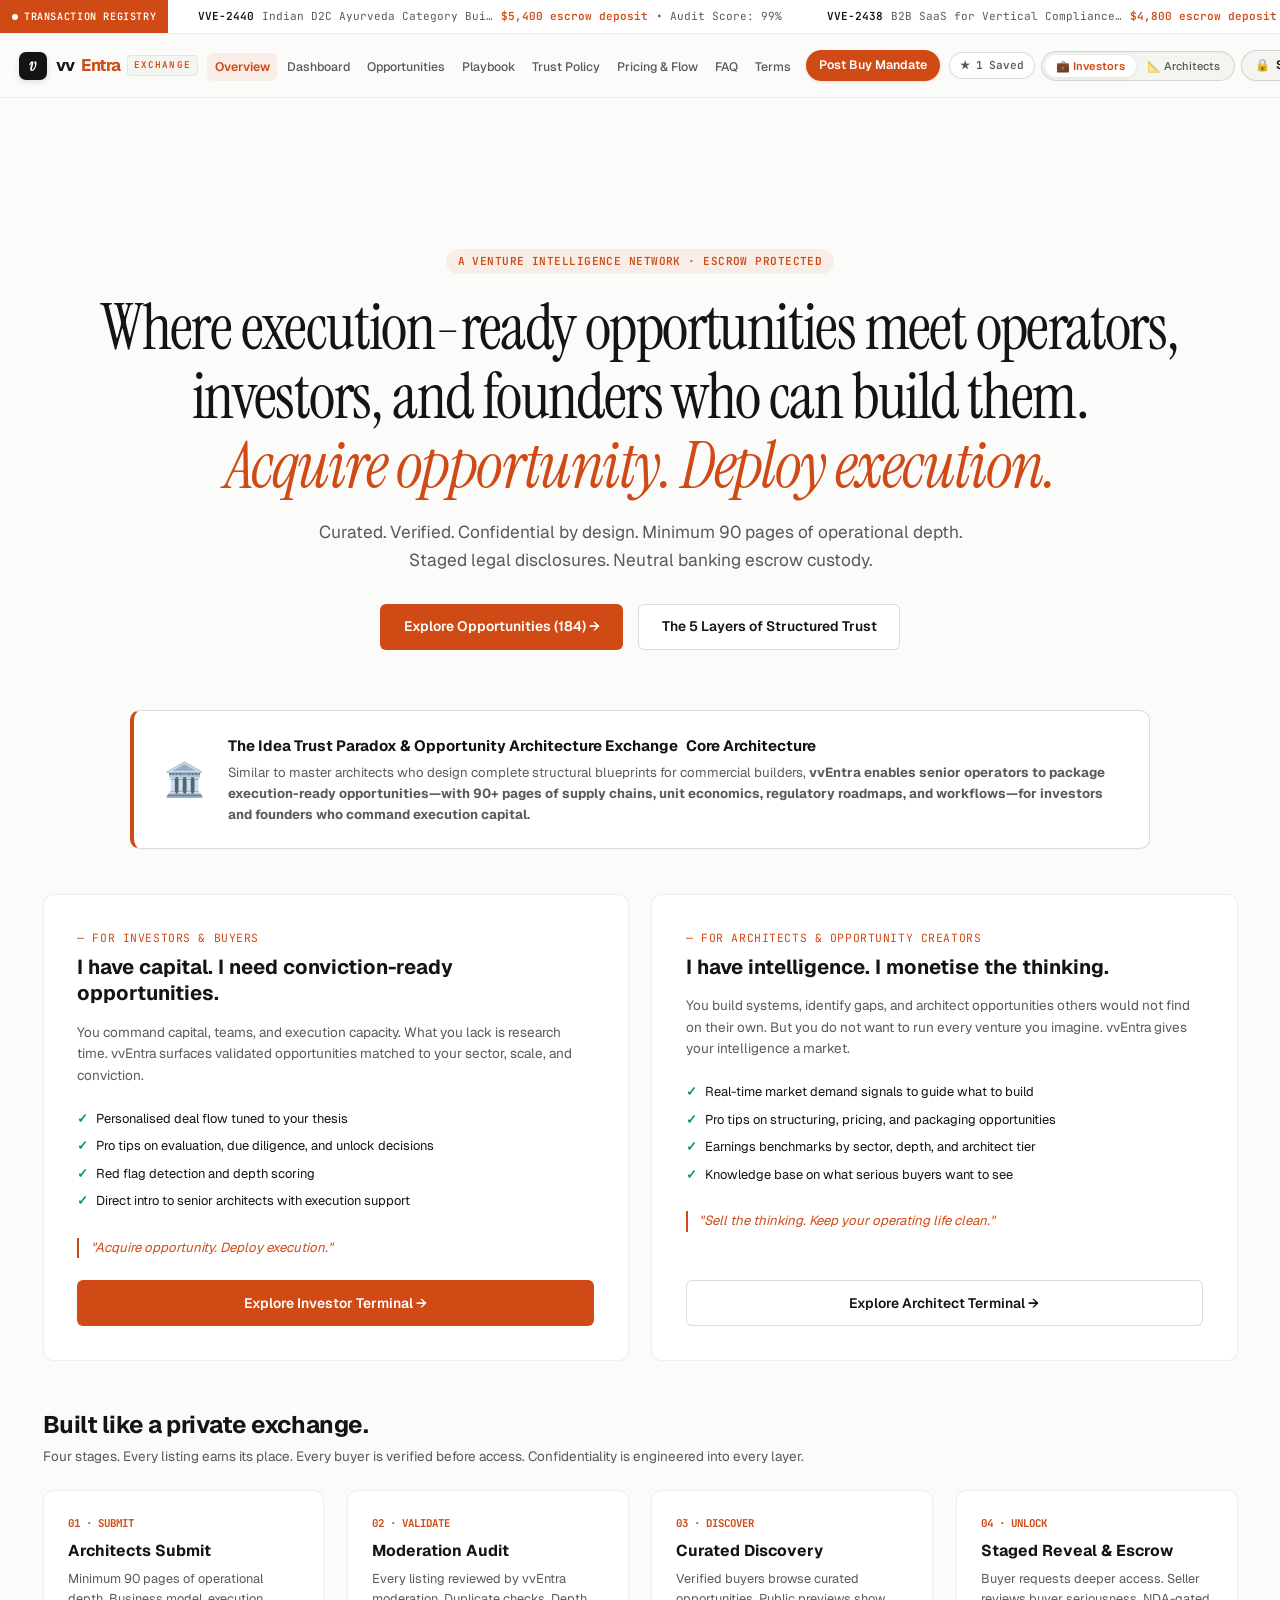
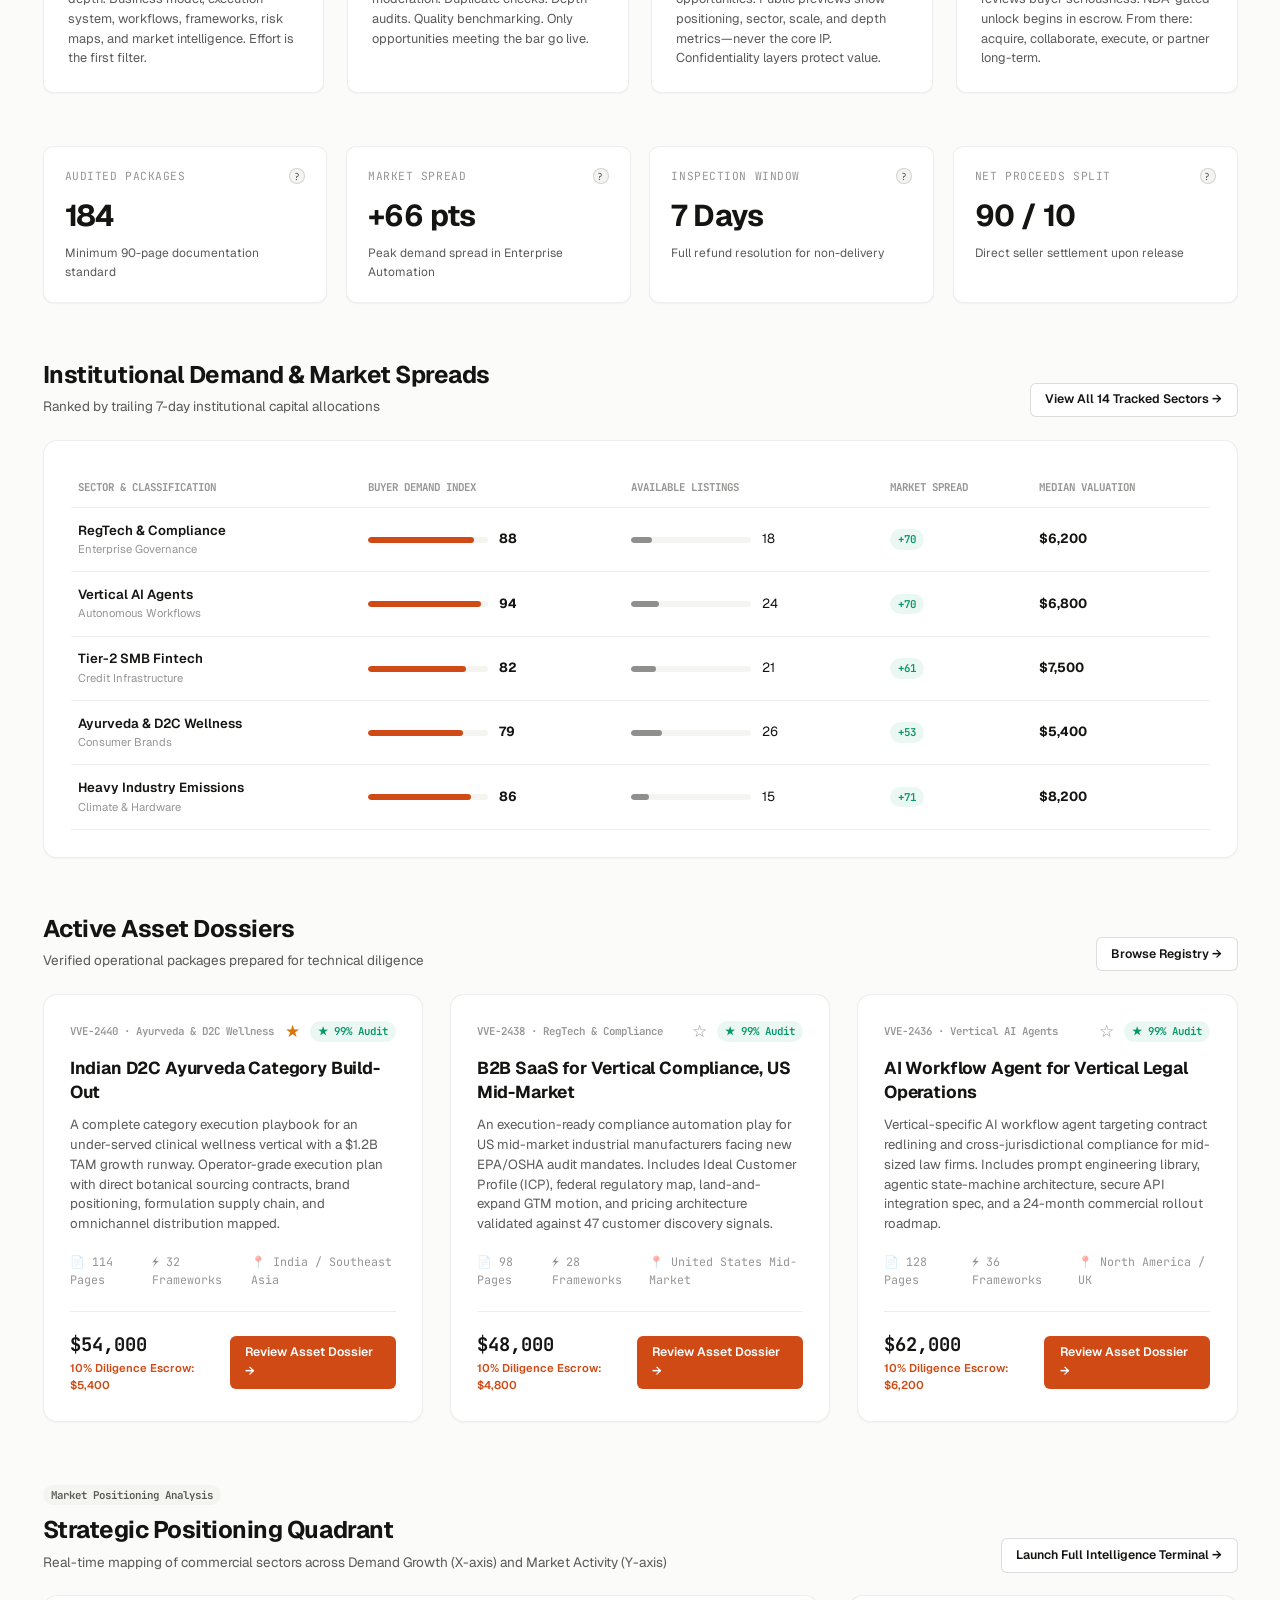
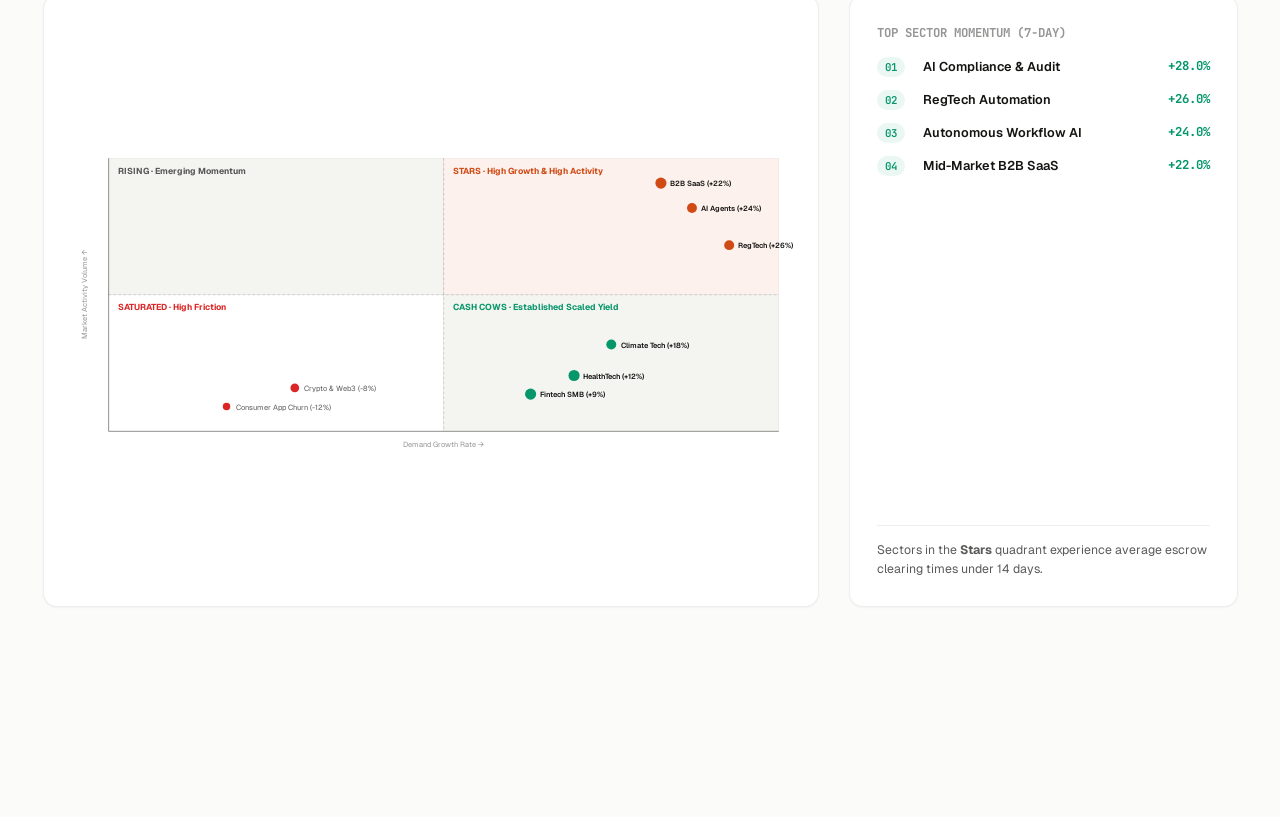
==== index.html @ 387f1476 "fix: navbar horizontal space collision and enable natural vertical scrolling on auth gateway" ====
<!DOCTYPE html>
<html lang="en" data-theme="light" data-role="investor">
<head>
  <meta charset="UTF-8">
  <meta name="viewport" content="width=device-width, initial-scale=1.0">
  <title>vvEntra · Institutional Operational Asset Exchange</title>
  <link rel="preconnect" href="https://fonts.googleapis.com">
  <link href="https://fonts.googleapis.com/css2?family=Geist:wght@300;400;500;600;700&family=Instrument+Serif:ital@0;1&family=JetBrains+Mono:wght@400;500&display=swap" rel="stylesheet">
  <link rel="stylesheet" href="style.css">
</head>
<body>

  <!-- Top Transaction Ticker -->
  <aside class="c-ticker" aria-label="Transaction Registry Feed">
    <div class="c-ticker__label">
      <span class="c-ticker__indicator"></span>
      Transaction Registry
    </div>
    <div class="c-ticker__track-wrap">
      <div class="c-ticker__track" id="ticker-content">
        <!-- Dynamically populated from data.js -->
      </div>
    </div>
  </aside>

  <!-- Navigation Bar -->
  <header class="c-nav">
    <div class="c-nav__container">
      <a href="#overview" class="c-nav__brand" title="vvEntra Venture Exchange">
        <div class="c-nav__brand-mark">v</div>
        <div class="c-nav__brand-name">
          vv<span>Entra</span>
          <span class="c-nav__brand-tag">EXCHANGE</span>
        </div>
      </a>

      <nav>
        <ul class="c-nav__links">
          <li><a href="#overview" class="c-nav__link is-active">Overview</a></li>
          <li><a href="#dashboard" class="c-nav__link">Dashboard</a></li>
          <li><a href="#browse" class="c-nav__link">Opportunities</a></li>
          <li><a href="#playbook" class="c-nav__link">Playbook</a></li>
          <li><a href="#trust" class="c-nav__link">Trust Policy</a></li>
          <li><a href="#pricing" class="c-nav__link">Pricing & Flow</a></li>
          <li><a href="#faq" class="c-nav__link">FAQ</a></li>
          <li><a href="#terms" class="c-nav__link">Terms</a></li>
          <li><a href="#list" class="c-nav__cta" id="nav-link-list"><span id="nav-cta-text">Post Buy Mandate</span></a></li>
        </ul>
      </nav>

      <div class="c-nav__actions">
        <!-- Saved Shortlist Badge -->
        <a href="#browse" onclick="document.querySelector('[data-filter=saved]')?.click()" class="c-nav__status-pill c-nav__status-pill--saved" title="View your saved opportunity dossiers">
          <span>★</span> <span id="saved-count">1</span> Saved
        </a>

        <!-- Perspective Selector -->
        <div class="c-role-switch" title="Toggle perspective: Investor vs. Architect">
          <button type="button" class="c-role-switch__btn is-active" data-role="investor" title="Switch perspective to Institutional Investor / Buyer">💼 Investors</button>
          <button type="button" class="c-role-switch__btn" data-role="architect" title="Switch perspective to Systems Architect / Creator">📐 Architects</button>
        </div>

        <!-- Institutional Authentication Portal -->
        <div class="c-nav__auth-portal" id="nav-auth-portal">
          <a href="#auth" class="c-nav__auth-btn" id="nav-auth-btn">
            <span class="auth-icon">🔒</span>
            <span>Sign In</span>
          </a>
        </div>

        <!-- Theme Mode Toggle -->
        <button type="button" class="c-nav__icon-btn" id="theme-toggle-btn" title="Toggle Dark/Light Mode">🌙</button>
      </div>
    </div>
  </header>

  <!-- Main View Container -->
  <main class="l-main">

    <!-- ===================================================================
         VIEW 1: OVERVIEW (#overview)
         =================================================================== -->
    <section id="page-overview" class="c-view is-active">
      <div class="c-hero">
        <div class="c-hero__tag">A Venture Intelligence Network · Escrow Protected</div>
        <h1 class="c-hero__title" id="hero-main-title">
          Where execution-ready opportunities meet operators, investors, and founders who can build them.
        </h1>
        <p class="c-hero__subtitle" id="hero-main-sub">
          Curated. Verified. Confidential by design. Minimum 90 pages of operational depth. Staged legal disclosures. Neutral banking escrow custody.
        </p>
        <div class="c-hero__actions">
          <a href="#browse" class="c-btn c-btn--primary" id="hero-main-cta">Explore Opportunities (184) →</a>
          <a href="#trust" class="c-btn c-btn--secondary">The 5 Layers of Structured Trust</a>
        </div>
      </div>

      <!-- Institutional Clarity Explainer -->
      <div class="c-explainer-banner">
        <div class="c-explainer-banner__icon">🏛️</div>
        <div>
          <div class="c-explainer-banner__heading">
            <span>The Idea Trust Paradox & Opportunity Architecture Exchange</span>
            <span class="c-explainer-badge">Core Architecture</span>
          </div>
          <p class="c-explainer-banner__body">
            Similar to master architects who design complete structural blueprints for commercial builders, <strong>vvEntra enables senior operators to package execution-ready opportunities—with 90+ pages of supply chains, unit economics, regulatory roadmaps, and workflows—for investors and founders who command execution capital.</strong>
          </p>
        </div>
      </div>

      <!-- Two Sides Platform Banner -->
      <div class="c-two-sides-grid">
        <div class="c-side-card">
          <div>
            <div class="c-side-card__tag">— For investors & buyers</div>
            <h2 class="c-side-card__headline">I have capital. I need conviction-ready opportunities.</h2>
            <p class="c-side-card__body">
              You command capital, teams, and execution capacity. What you lack is research time. vvEntra surfaces validated opportunities matched to your sector, scale, and conviction.
            </p>
            <ul class="c-side-card__list">
              <li>Personalised deal flow tuned to your thesis</li>
              <li>Pro tips on evaluation, due diligence, and unlock decisions</li>
              <li>Red flag detection and depth scoring</li>
              <li>Direct intro to senior architects with execution support</li>
            </ul>
            <div class="c-side-card__quote">"Acquire opportunity. Deploy execution."</div>
          </div>
          <a href="#dashboard" onclick="window.vveSetPerspective('investor')" class="c-btn c-btn--primary">Explore Investor Terminal →</a>
        </div>

        <div class="c-side-card">
          <div>
            <div class="c-side-card__tag">— For architects & opportunity creators</div>
            <h2 class="c-side-card__headline">I have intelligence. I monetise the thinking.</h2>
            <p class="c-side-card__body">
              You build systems, identify gaps, and architect opportunities others would not find on their own. But you do not want to run every venture you imagine. vvEntra gives your intelligence a market.
            </p>
            <ul class="c-side-card__list">
              <li>Real-time market demand signals to guide what to build</li>
              <li>Pro tips on structuring, pricing, and packaging opportunities</li>
              <li>Earnings benchmarks by sector, depth, and architect tier</li>
              <li>Knowledge base on what serious buyers want to see</li>
            </ul>
            <div class="c-side-card__quote">"Sell the thinking. Keep your operating life clean."</div>
          </div>
          <a href="#dashboard" onclick="window.vveSetPerspective('architect')" class="c-btn c-btn--secondary">Explore Architect Terminal →</a>
        </div>
      </div>

      <!-- Four-Stage Private Exchange Process -->
      <div class="c-section-header" style="margin-top: 1.5rem;">
        <div>
          <h2 class="c-section-header__title">Built like a private exchange.</h2>
          <p class="c-section-header__sub">Four stages. Every listing earns its place. Every buyer is verified before access. Confidentiality is engineered into every layer.</p>
        </div>
      </div>

      <div class="c-workflow-grid" style="grid-template-columns: repeat(4, 1fr); margin-bottom: 3.5rem;">
        <div class="c-step-card">
          <div class="c-step-card__num">01 · Submit</div>
          <h3 class="c-step-card__title">Architects Submit</h3>
          <p class="c-step-card__desc">
            Minimum 90 pages of operational depth. Business model, execution system, workflows, frameworks, risk maps, and market intelligence. Effort is the first filter.
          </p>
        </div>
        <div class="c-step-card">
          <div class="c-step-card__num">02 · Validate</div>
          <h3 class="c-step-card__title">Moderation Audit</h3>
          <p class="c-step-card__desc">
            Every listing reviewed by vvEntra moderation. Duplicate checks. Depth audits. Quality benchmarking. Only opportunities meeting the bar go live.
          </p>
        </div>
        <div class="c-step-card">
          <div class="c-step-card__num">03 · Discover</div>
          <h3 class="c-step-card__title">Curated Discovery</h3>
          <p class="c-step-card__desc">
            Verified buyers browse curated opportunities. Public previews show positioning, sector, scale, and depth metrics—never the core IP. Confidentiality layers protect value.
          </p>
        </div>
        <div class="c-step-card">
          <div class="c-step-card__num">04 · Unlock</div>
          <h3 class="c-step-card__title">Staged Reveal & Escrow</h3>
          <p class="c-step-card__desc">
            Buyer requests deeper access. Seller reviews buyer seriousness. NDA-gated unlock begins in escrow. From there: acquire, collaborate, execute, or partner long-term.
          </p>
        </div>
      </div>


      <!-- Institutional Metrics Strip -->
      <div class="c-stats-grid">
        <div class="c-stat-card">
          <div class="c-stat-card__label">
            <span>Audited Packages</span>
            <span class="c-info-tip" data-tooltip="Every listing undergoes review for operational completeness, financial verification, and originality.">?</span>
          </div>
          <div class="c-stat-card__val">184</div>
          <div class="c-stat-card__sub">Minimum 90-page documentation standard</div>
        </div>
        <div class="c-stat-card">
          <div class="c-stat-card__label">
            <span>Market Spread</span>
            <span class="c-info-tip" data-tooltip="The spread between institutional buyer allocations and available vetted asset packages.">?</span>
          </div>
          <div class="c-stat-card__val">+66 pts</div>
          <div class="c-stat-card__sub">Peak demand spread in Enterprise Automation</div>
        </div>
        <div class="c-stat-card">
          <div class="c-stat-card__label">
            <span>Inspection Window</span>
            <span class="c-info-tip" data-tooltip="Funds remain in neutral banking custody during the inspection period before final release.">?</span>
          </div>
          <div class="c-stat-card__val">7 Days</div>
          <div class="c-stat-card__sub">Full refund resolution for non-delivery</div>
        </div>
        <div class="c-stat-card">
          <div class="c-stat-card__label">
            <span>Net Proceeds Split</span>
            <span class="c-info-tip" data-tooltip="Sellers receive 90% of transaction value. vvEntra retains 10% to fund compliance and escrow facilities.">?</span>
          </div>
          <div class="c-stat-card__val">90 / 10</div>
          <div class="c-stat-card__sub">Direct seller settlement upon release</div>
        </div>
      </div>

      <!-- Sector Transaction Preview -->
      <div class="c-section-header">
        <div>
          <h2 class="c-section-header__title">Institutional Demand & Market Spreads</h2>
          <p class="c-section-header__sub">Ranked by trailing 7-day institutional capital allocations</p>
        </div>
        <a href="#dashboard" class="c-btn c-btn--secondary c-btn--sm">View All 14 Tracked Sectors →</a>
      </div>

      <div class="c-card" style="margin-bottom: 3.5rem;">
        <table class="c-table">
          <thead>
            <tr>
              <th>Sector & Classification</th>
              <th>Buyer Demand Index</th>
              <th>Available Listings</th>
              <th>Market Spread</th>
              <th>Median Valuation</th>
            </tr>
          </thead>
          <tbody id="overview-arbitrage-body">
            <!-- Populated via JavaScript -->
          </tbody>
        </table>
      </div>

      <!-- Featured Assets Section -->
      <div class="c-section-header">
        <div>
          <h2 class="c-section-header__title">Active Asset Dossiers</h2>
          <p class="c-section-header__sub">Verified operational packages prepared for technical diligence</p>
        </div>
        <a href="#browse" class="c-btn c-btn--secondary c-btn--sm">Browse Registry →</a>
      </div>

      <div class="c-asset-grid" id="overview-opps-grid">
        <!-- Populated via JavaScript -->
      </div>

      <!-- Strategic Positioning Quadrant (2x2 Matrix) -->
      <div class="c-quadrant-container" style="margin-top: 3.5rem;">
        <div class="c-section-header">
          <div>
            <div class="c-badge c-badge--neutral" style="margin-bottom: 0.4rem;">Market Positioning Analysis</div>
            <h2 class="c-section-header__title">Strategic Positioning Quadrant</h2>
            <p class="c-section-header__sub">Real-time mapping of commercial sectors across Demand Growth (X-axis) and Market Activity (Y-axis)</p>
          </div>
          <a href="#dashboard" class="c-btn c-btn--secondary c-btn--sm">Launch Full Intelligence Terminal →</a>
        </div>

        <div class="l-dashboard-split">
          <div class="c-card" style="padding: 1rem; overflow-x: auto;">
            <svg class="c-quad-svg" viewBox="0 0 1200 540" preserveAspectRatio="xMidYMid meet" style="width: 100%; height: auto; min-width: 600px;">
              <rect x="80" y="40" width="540" height="220" fill="var(--color-bg-alt)" stroke="var(--color-border-subtle)"/>
              <rect x="620" y="40" width="540" height="220" fill="var(--color-brand-subtle)" stroke="var(--color-border-subtle)"/>
              <rect x="80" y="260" width="540" height="220" fill="var(--color-bg-surface)" stroke="var(--color-border-subtle)"/>
              <rect x="620" y="260" width="540" height="220" fill="var(--color-bg-alt)" stroke="var(--color-border-subtle)"/>
              <line x1="620" y1="40" x2="620" y2="480" stroke="var(--color-border-default)" stroke-width="1.5" stroke-dasharray="4"/>
              <line x1="80" y1="260" x2="1160" y2="260" stroke="var(--color-border-default)" stroke-width="1.5" stroke-dasharray="4"/>
              
              <text x="635" y="65" font-weight="700" font-size="14" fill="var(--color-brand-primary)">STARS · High Growth & High Activity</text>
              <text x="95" y="65" font-weight="700" font-size="14" fill="var(--color-text-muted)">RISING · Emerging Momentum</text>
              <text x="635" y="285" font-weight="700" font-size="14" fill="var(--color-success)">CASH COWS · Established Scaled Yield</text>
              <text x="95" y="285" font-weight="700" font-size="14" fill="#DC2626">SATURATED · High Friction</text>
              
              <line x1="80" y1="480" x2="1160" y2="480" stroke="var(--color-text-muted)" stroke-width="1"/>
              <line x1="80" y1="40" x2="80" y2="480" stroke="var(--color-text-muted)" stroke-width="1"/>
              <text x="620" y="505" text-anchor="middle" font-size="12" fill="var(--color-text-faint)" font-family="var(--font-family-mono)">Demand Growth Rate →</text>
              <text x="45" y="260" text-anchor="middle" font-size="12" fill="var(--color-text-faint)" font-family="var(--font-family-mono)" transform="rotate(-90 45 260)">Market Activity Volume ↑</text>

              <!-- Star Nodes -->
              <circle cx="1020" cy="120" r="8" fill="var(--color-brand-primary)"/>
              <text x="1035" y="125" font-size="12" font-weight="600" fill="var(--color-text-main)">AI Agents (+24%)</text>
              <circle cx="970" cy="80" r="9" fill="var(--color-brand-primary)"/>
              <text x="985" y="85" font-size="12" font-weight="600" fill="var(--color-text-main)">B2B SaaS (+22%)</text>
              <circle cx="1080" cy="180" r="8" fill="var(--color-brand-primary)"/>
              <text x="1095" y="185" font-size="12" font-weight="600" fill="var(--color-text-main)">RegTech (+26%)</text>

              <!-- Cash Cows Nodes -->
              <circle cx="890" cy="340" r="8" fill="var(--color-success)"/>
              <text x="905" y="345" font-size="12" font-weight="600" fill="var(--color-text-main)">Climate Tech (+18%)</text>
              <circle cx="830" cy="390" r="9" fill="var(--color-success)"/>
              <text x="845" y="395" font-size="12" font-weight="600" fill="var(--color-text-main)">HealthTech (+12%)</text>
              <circle cx="760" cy="420" r="9" fill="var(--color-success)"/>
              <text x="775" y="425" font-size="12" font-weight="600" fill="var(--color-text-main)">Fintech SMB (+9%)</text>

              <!-- Saturated Nodes -->
              <circle cx="380" cy="410" r="7" fill="#DC2626"/>
              <text x="395" y="415" font-size="12" fill="var(--color-text-muted)">Crypto & Web3 (-8%)</text>
              <circle cx="270" cy="440" r="6" fill="#DC2626"/>
              <text x="285" y="445" font-size="12" fill="var(--color-text-muted)">Consumer App Churn (-12%)</text>
            </svg>
          </div>

          <!-- Top Gainers & Insights Sidebar -->
          <div class="c-card" style="display: flex; flex-direction: column; justify-content: space-between;">
            <div>
              <h4 style="font-size: 0.82rem; font-family: var(--font-family-mono); text-transform: uppercase; color: var(--color-text-faint); margin-bottom: 1rem;">Top Sector Momentum (7-Day)</h4>
              <div class="c-feed" style="margin: 0;">
                <div class="c-feed-item">
                  <span class="c-badge c-badge--success" style="font-family: var(--font-family-mono);">01</span>
                  <div style="flex: 1; margin: 0 0.5rem; font-size: 0.85rem; font-weight: 600;">AI Compliance & Audit</div>
                  <strong style="color: var(--color-success); font-family: var(--font-family-mono);">+28.0%</strong>
                </div>
                <div class="c-feed-item">
                  <span class="c-badge c-badge--success" style="font-family: var(--font-family-mono);">02</span>
                  <div style="flex: 1; margin: 0 0.5rem; font-size: 0.85rem; font-weight: 600;">RegTech Automation</div>
                  <strong style="color: var(--color-success); font-family: var(--font-family-mono);">+26.0%</strong>
                </div>
                <div class="c-feed-item">
                  <span class="c-badge c-badge--success" style="font-family: var(--font-family-mono);">03</span>
                  <div style="flex: 1; margin: 0 0.5rem; font-size: 0.85rem; font-weight: 600;">Autonomous Workflow AI</div>
                  <strong style="color: var(--color-success); font-family: var(--font-family-mono);">+24.0%</strong>
                </div>
                <div class="c-feed-item">
                  <span class="c-badge c-badge--success" style="font-family: var(--font-family-mono);">04</span>
                  <div style="flex: 1; margin: 0 0.5rem; font-size: 0.85rem; font-weight: 600;">Mid-Market B2B SaaS</div>
                  <strong style="color: var(--color-success); font-family: var(--font-family-mono);">+22.0%</strong>
                </div>
              </div>
            </div>
            <div style="padding-top: 1rem; border-top: 1px solid var(--color-border-subtle); font-size: 0.82rem; color: var(--color-text-muted);">
              Sectors in the <strong>Stars</strong> quadrant experience average escrow clearing times under 14 days.
            </div>
          </div>
        </div>
      </div>
    </section>

    <!-- ===================================================================
         VIEW 2: SECTOR ARBITRAGE MATRIX (#dashboard)
         =================================================================== -->
    <section id="page-dashboard" class="c-view">
      <div class="c-section-header">
        <div>
          <h1 class="c-section-header__title">Venture Intelligence Terminal</h1>
          <p class="c-section-header__sub">Real-time deal flow, sector liquidity telemetry, and predictive buyer-seller demand gap analysis</p>
        </div>
      </div>

      <!-- 6 KPI Telemetry Strip (Website-Native Telemetry) -->
      <div class="c-stats-grid" id="dash-kpi-grid" style="margin-bottom: 2.5rem;">
        <div class="c-stat-card">
          <div class="c-stat-card__label">● Live Blueprints</div>
          <div class="c-stat-card__val" id="dash-kpi-1">184</div>
          <div style="font-size: 0.76rem; color: var(--color-success); font-weight: 600; margin-top: 4px;">Min 90p Audited Depth</div>
        </div>
        <div class="c-stat-card">
          <div class="c-stat-card__label">● Active Buyer Searches</div>
          <div class="c-stat-card__val" id="dash-kpi-2">87</div>
          <div style="font-size: 0.76rem; color: var(--color-success); font-weight: 600; margin-top: 4px;">Active on Exchange</div>
        </div>
        <div class="c-stat-card">
          <div class="c-stat-card__label">New Buy Mandates</div>
          <div class="c-stat-card__val" id="dash-kpi-3">42</div>
          <div style="font-size: 0.76rem; color: var(--color-success); font-weight: 600; margin-top: 4px;">Accredited PE / Studios</div>
        </div>
        <div class="c-stat-card">
          <div class="c-stat-card__label">Committed Buyer Capital</div>
          <div class="c-stat-card__val" id="dash-kpi-4">$4,850,000</div>
          <div style="font-size: 0.76rem; color: var(--color-brand-primary); font-weight: 600; margin-top: 4px;">In Active Buy-Boxes</div>
        </div>
        <div class="c-stat-card">
          <div class="c-stat-card__label">Active Diligence Escrow</div>
          <div class="c-stat-card__val" id="dash-kpi-5">$1,420,000</div>
          <div style="font-size: 0.76rem; color: var(--color-success); font-weight: 600; margin-top: 4px;">In 7-Day Neutral Custody</div>
        </div>
        <div class="c-stat-card">
          <div class="c-stat-card__label">Settled Transactions</div>
          <div class="c-stat-card__val" id="dash-kpi-6">37</div>
          <div style="font-size: 0.76rem; color: var(--color-success); font-weight: 600; margin-top: 4px;">100% Escrow Cleared</div>
        </div>
      </div>

      <!-- 4-QUADRANT MARKET OPPORTUNITY MATRIX (Arbitrage Gap Positioning) -->
      <div class="c-quadrant-container" id="dashboard-quadrant-section" style="margin-bottom: 3.5rem;">
        <div class="c-section-header" style="margin-bottom: 1.25rem;">
          <div>
            <div style="display: flex; align-items: center; gap: 0.6rem; margin-bottom: 0.4rem;">
              <span class="c-badge c-badge--neutral">Market Positioning Intelligence</span>
              <span class="c-badge c-badge--success" id="matrix-api-badge">● Live Exchange Telemetry (14 Sectors)</span>
            </div>
            <h2 class="c-section-header__title">Strategic Opportunity Quadrant (Arbitrage Gap Analysis)</h2>
            <p class="c-section-header__sub">
              Dynamic scatter mapping of commercial sectors across <strong>Operator Supply Scarcity (X-Axis)</strong> vs. <strong>Institutional Buyer Demand (Y-Axis)</strong>.
              Top-Left Quadrant represents maximum clearing velocity, highest unlock valuations, and seller pricing power.
            </p>
          </div>
          <div style="display: flex; gap: 0.5rem; flex-wrap: wrap; align-items: center;">
            <button type="button" class="c-btn c-btn--secondary c-btn--sm" id="btn-open-api-modal">
              ⚡ Telemetry Settings
            </button>
            <button type="button" class="c-btn c-btn--outline c-btn--sm" id="btn-sim-ticks">
              ▶ Stream Live Ticks
            </button>
          </div>
        </div>

        <!-- Filter Bar -->
        <div class="c-matrix-toolbar" style="display: flex; justify-content: space-between; align-items: center; gap: 1rem; margin-bottom: 1.2rem; flex-wrap: wrap;">
          <div style="display: flex; gap: 0.4rem; flex-wrap: wrap;" id="matrix-filter-group">
            <button type="button" class="c-filter-chip is-active" data-quad-filter="all">All 14 Sectors</button>
            <button type="button" class="c-filter-chip" data-quad-filter="surge">⚡ Arbitrage Surge (Max Gap)</button>
            <button type="button" class="c-filter-chip" data-quad-filter="star">★ Institutional Stars</button>
            <button type="button" class="c-filter-chip" data-quad-filter="cash_cow">💰 High Liquidity Yield</button>
            <button type="button" class="c-filter-chip" data-quad-filter="niche">🌱 Emerging Niches</button>
          </div>
          <div style="position: relative; min-width: 240px;">
            <input type="text" id="matrix-sector-search" placeholder="Search sector node..." class="c-matrix-search-input" />
          </div>
        </div>

        <!-- Expansive Matrix Split View: Large Graph + Inspector Sidebar -->
        <div class="l-quadrant-layout">
          <div class="c-quadrant-chart-card">
            <!-- Expansive Interactive SVG Plot -->
            <div id="quadrant-chart-wrapper" class="c-quadrant-chart-wrapper">
              <svg id="quadrant-matrix-svg" viewBox="0 0 1150 640" preserveAspectRatio="xMidYMid meet" class="c-quad-svg">
                <!-- Populated via JavaScript dynamically -->
              </svg>

              <!-- Floating Node Tooltip Card -->
              <div id="quadrant-tooltip" class="c-quad-tooltip" style="display: none;"></div>
            </div>

            <!-- Quadrant Summary Legend Strip -->
            <div class="c-quad-legend" style="display: grid; grid-template-columns: repeat(auto-fit, minmax(220px, 1fr)); gap: 0.75rem; margin-top: 1.25rem; padding-top: 1rem; border-top: 1px solid var(--color-border-subtle); font-size: 0.78rem;">
              <div style="display: flex; align-items: flex-start; gap: 8px;">
                <span style="width: 14px; height: 14px; border-radius: 50%; background: #D04A15; margin-top: 2px; flex-shrink: 0;"></span>
                <div>
                  <strong>Arbitrage Surge (Top-Left)</strong>
                  <div style="color: var(--color-text-muted); font-size: 0.72rem;">Demand 75-100 · Supply &lt;20 · Max Seller Pricing Leverage</div>
                </div>
              </div>
              <div style="display: flex; align-items: flex-start; gap: 8px;">
                <span style="width: 14px; height: 14px; border-radius: 50%; background: #059669; margin-top: 2px; flex-shrink: 0;"></span>
                <div>
                  <strong>Institutional Stars (Top-Right)</strong>
                  <div style="color: var(--color-text-muted); font-size: 0.72rem;">Demand 75-100 · Supply 20+ · Scaled Transaction Velocity</div>
                </div>
              </div>
              <div style="display: flex; align-items: flex-start; gap: 8px;">
                <span style="width: 14px; height: 14px; border-radius: 50%; background: #2563EB; margin-top: 2px; flex-shrink: 0;"></span>
                <div>
                  <strong>Emerging Niches (Bottom-Left)</strong>
                  <div style="color: var(--color-text-muted); font-size: 0.72rem;">Demand &lt;75 · Supply &lt;20 · Uncontested Territory</div>
                </div>
              </div>
              <div style="display: flex; align-items: flex-start; gap: 8px;">
                <span style="width: 14px; height: 14px; border-radius: 50%; background: #6B7280; margin-top: 2px; flex-shrink: 0;"></span>
                <div>
                  <strong>High Competition (Bottom-Right)</strong>
                  <div style="color: var(--color-text-muted); font-size: 0.72rem;">Demand &lt;75 · Supply 25+ · Buyer Price Leverage</div>
                </div>
              </div>
            </div>
          </div>

          <!-- Dynamic Sidebar: Selected Sector Deep-Dive & Arbitrage Ranking -->
          <div class="c-quad-inspector-card" id="quadrant-sidebar-panel">
            <!-- Populated via JavaScript on load and node click -->
          </div>
        </div>
      </div>

      <!-- Core Matrix & Signal -->
      <div class="l-dashboard-split" style="margin-bottom: 3rem;">
        <div class="c-card">
          <h3 style="font-size: 1.05rem; font-weight: 700; margin-bottom: 1rem;">Sector Opportunity Matrix</h3>
          <table class="c-table">
            <thead>
              <tr>
                <th>Sector Tracked</th>
                <th>Demand Index</th>
                <th>Active Listings</th>
                <th>Market Spread</th>
                <th>7-Day Velocity</th>
                <th>Median Value</th>
              </tr>
            </thead>
            <tbody id="dashboard-matrix-body">
              <!-- Populated via JavaScript -->
            </tbody>
          </table>
        </div>

        <div class="c-card" style="display: flex; flex-direction: column; justify-content: space-between;">
          <div>
            <div class="c-badge c-badge--success" id="dash-signal-badge" style="margin-bottom: 0.75rem;">Mandate Match · Priority</div>
            <h3 style="font-size: 1.25rem; font-weight: 700; margin-bottom: 0.5rem;" id="dash-signal-title">Enterprise Software & E-Com</h3>
            <p style="font-size: 0.9rem; color: var(--color-text-muted); line-height: 1.6; margin-bottom: 1.5rem;" id="dash-signal-text">
              Asset VVE-2440 matches standard private equity search criteria. Operations package includes verified Shopify Plus & ERP integration specifications with audited financial returns.
            </p>
            <a href="#listing?id=VVE-2440" class="c-btn c-btn--primary c-btn--full" id="dash-signal-btn">Inspect Asset Specifications →</a>
          </div>

          <div style="margin-top: 2rem; border-top: 1px solid var(--color-border-subtle); padding-top: 1.2rem;">
            <h4 style="font-size: 0.75rem; font-family: var(--font-family-mono); color: var(--color-text-faint); text-transform: uppercase; margin-bottom: 0.8rem;">Recent Transaction Activity</h4>
            <div id="dashboard-recent-feed">
              <div class="c-feed-item">
                <div class="c-feed-dot"></div>
                <div><strong>VVE-2440</strong> diligence deposit placed by Private Search Fund ($2,800 escrow committed)</div>
              </div>
              <div class="c-feed-item">
                <div class="c-feed-dot"></div>
                <div><strong>VVE-2436</strong> Technical review completed; milestone schedule authorized</div>
              </div>
              <div class="c-feed-item">
                <div class="c-feed-dot"></div>
                <div><strong>VVE-2438</strong> Mutual NDA executed; Virtual Data Room access granted</div>
              </div>
            </div>
          </div>
        </div>
      </div>

      <!-- SECTION 01: 30-Day Demand vs Supply Area Chart & Live Deal Feed -->
      <div class="c-section-header" style="margin-bottom: 1.2rem;">
        <div>
          <h2 class="c-section-header__title">Buyer Demand vs. Architect Supply</h2>
          <p class="c-section-header__sub">30-day liquidity trajectory across qualified acquisition mandates vs. verified commercial submissions</p>
        </div>
      </div>

      <div class="l-dashboard-split" style="margin-bottom: 3rem;">
        <div class="c-card" style="padding: 1.5rem;">
          <div style="display: flex; justify-content: space-between; align-items: center; margin-bottom: 1rem;">
            <h3 style="font-size: 1rem; font-weight: 700;">30-Day Liquidity Trajectory</h3>
            <div style="display: flex; gap: 0.4rem;">
              <button type="button" class="c-filter-chip is-active" id="chart-toggle-both">Aggregate</button>
              <button type="button" class="c-filter-chip" id="chart-toggle-demand">Buyer Demand</button>
              <button type="button" class="c-filter-chip" id="chart-toggle-supply">Supply</button>
            </div>
          </div>

          <div style="position: relative; width: 100%; height: 260px;">
            <svg id="demand-svg" viewBox="0 0 600 260" preserveAspectRatio="none" style="width: 100%; height: 100%;">
              <line x1="0" y1="50" x2="600" y2="50" stroke="var(--color-border-subtle)" stroke-dasharray="4"/>
              <line x1="0" y1="100" x2="600" y2="100" stroke="var(--color-border-subtle)" stroke-dasharray="4"/>
              <line x1="0" y1="150" x2="600" y2="150" stroke="var(--color-border-subtle)" stroke-dasharray="4"/>
              <line x1="0" y1="200" x2="600" y2="200" stroke="var(--color-border-subtle)" stroke-dasharray="4"/>
              <text x="10" y="45" font-size="11" fill="var(--color-text-faint)" font-family="var(--font-family-mono)">High Demand</text>
              <text x="10" y="220" font-size="11" fill="var(--color-text-faint)" font-family="var(--font-family-mono)">Baseline</text>

              <!-- Supply Path -->
              <path id="supply-area" fill="rgba(59, 130, 246, 0.12)" d="M0,180 Q150,160 300,140 T600,110 L600,260 L0,260 Z"/>
              <path id="supply-line" fill="none" stroke="#3B82F6" stroke-width="2.5" d="M0,180 Q150,160 300,140 T600,110"/>

              <!-- Demand Path -->
              <path id="demand-area" fill="rgba(226, 87, 27, 0.18)" d="M0,140 Q150,110 300,80 T600,40 L600,260 L0,260 Z"/>
              <path id="demand-line" fill="none" stroke="var(--color-brand-primary)" stroke-width="3" d="M0,140 Q150,110 300,80 T600,40"/>
            </svg>
          </div>

          <div style="display: flex; justify-content: space-between; align-items: center; margin-top: 1rem; padding-top: 0.75rem; border-top: 1px solid var(--color-border-subtle); font-size: 0.8rem; font-family: var(--font-family-mono);">
            <div style="display: flex; gap: 1.25rem;">
              <span style="display: flex; align-items: center; gap: 6px;"><span style="width: 10px; height: 10px; border-radius: 50%; background: var(--color-brand-primary); display: inline-block;"></span> Buyer Demand</span>
              <span style="display: flex; align-items: center; gap: 6px;"><span style="width: 10px; height: 10px; border-radius: 50%; background: #3B82F6; display: inline-block;"></span> Operator Supply</span>
            </div>
            <span style="color: var(--color-brand-primary); font-weight: 700;">Net Demand Gap: +34% Premium</span>
          </div>
        </div>

        <!-- Live Deal Stream -->
        <div class="c-card" style="padding: 1.5rem;">
          <h3 style="font-size: 1rem; font-weight: 700; margin-bottom: 0.5rem;">Streaming Deal Flow</h3>
          <p style="font-size: 0.82rem; color: var(--color-text-muted); margin-bottom: 1.2rem;">Live transaction milestones broadcast across verified participants</p>

          <div class="c-feed" id="streaming-deal-flow-list">
            <div class="c-feed-item">
              <span class="c-badge c-badge--neutral" style="font-family: var(--font-family-mono);">VVE-2440</span>
              <div style="flex: 1; margin: 0 0.5rem;">
                <div style="font-weight: 600; font-size: 0.85rem;">Inventory QA Automation</div>
                <div style="font-size: 0.74rem; color: var(--color-text-muted);">114p · 18 Frameworks · Senior Operator</div>
              </div>
              <strong style="font-family: var(--font-family-mono); color: var(--color-brand-primary);">$28,000</strong>
            </div>

            <div class="c-feed-item">
              <span class="c-badge c-badge--neutral" style="font-family: var(--font-family-mono);">VVE-2436</span>
              <div style="flex: 1; margin: 0 0.5rem;">
                <div style="font-weight: 600; font-size: 0.85rem;">Manufacturing Telemetry QA</div>
                <div style="font-size: 0.74rem; color: var(--color-text-muted);">132p · 22 Frameworks · Industrial AI</div>
              </div>
              <strong style="font-family: var(--font-family-mono); color: var(--color-brand-primary);">$32,000</strong>
            </div>

            <div class="c-feed-item">
              <span class="c-badge c-badge--neutral" style="font-family: var(--font-family-mono);">VVE-2434</span>
              <div style="flex: 1; margin: 0 0.5rem;">
                <div style="font-weight: 600; font-size: 0.85rem;">Cash-Flow Underwriting Engine</div>
                <div style="font-size: 0.74rem; color: var(--color-text-muted);">104p · 16 Frameworks · Fintech SMB</div>
              </div>
              <strong style="font-family: var(--font-family-mono); color: var(--color-brand-primary);">$24,000</strong>
            </div>

            <div class="c-feed-item">
              <span class="c-badge c-badge--neutral" style="font-family: var(--font-family-mono);">VVE-2438</span>
              <div style="flex: 1; margin: 0 0.5rem;">
                <div style="font-weight: 600; font-size: 0.85rem;">Botanical Extraction Framework</div>
                <div style="font-size: 0.74rem; color: var(--color-text-muted);">98p · 14 Frameworks · HealthTech</div>
              </div>
              <strong style="font-family: var(--font-family-mono); color: var(--color-brand-primary);">$18,500</strong>
            </div>
          </div>
        </div>
      </div>

      <!-- SECTION 02: Sector Demand Radar & Opportunity Gaps -->
      <div class="c-section-header" style="margin-bottom: 1.2rem;">
        <div>
          <h2 class="c-section-header__title">Sector Demand Radar & Opportunity Gaps</h2>
          <p class="c-section-header__sub">Multi-axis category balance comparing buyer demand intensity against vetted inventory</p>
        </div>
      </div>

      <div class="l-dashboard-split" style="margin-bottom: 3rem;">
        <!-- Sector Demand Radar (Spider Chart) -->
        <div class="c-card" style="padding: 1.5rem; text-align: center;">
          <h3 style="font-size: 1rem; font-weight: 700; margin-bottom: 0.5rem; text-align: left;">Sector Demand Radar</h3>
          <p style="font-size: 0.82rem; color: var(--color-text-muted); margin-bottom: 1rem; text-align: left;">Weekly multi-vector analysis across 8 high-velocity categories</p>
          
          <div style="max-width: 440px; margin: 0 auto;">
            <svg viewBox="0 0 460 380" preserveAspectRatio="xMidYMid meet" style="width: 100%; height: auto;">
              <!-- Grid Circles -->
              <circle cx="230" cy="190" r="40" fill="none" stroke="var(--color-border-subtle)" stroke-width="1"/>
              <circle cx="230" cy="190" r="80" fill="none" stroke="var(--color-border-subtle)" stroke-width="1"/>
              <circle cx="230" cy="190" r="120" fill="none" stroke="var(--color-border-subtle)" stroke-width="1"/>
              <circle cx="230" cy="190" r="160" fill="none" stroke="var(--color-border-default)" stroke-width="1"/>
              <!-- Axes -->
              <line x1="230" y1="30" x2="230" y2="350" stroke="var(--color-border-subtle)"/>
              <line x1="70" y1="190" x2="390" y2="190" stroke="var(--color-border-subtle)"/>
              <line x1="116" y1="76" x2="344" y2="304" stroke="var(--color-border-subtle)"/>
              <line x1="344" y1="76" x2="116" y2="304" stroke="var(--color-border-subtle)"/>
              
              <!-- Supply Polygon (Blue) -->
              <polygon points="230,90 320,140 295,220 200,260 130,225 145,160 175,110 250,80" fill="rgba(59, 130, 246, 0.15)" stroke="#3B82F6" stroke-width="2"/>
              <!-- Demand Polygon (Brand Primary) -->
              <polygon points="230,50 348,120 330,235 245,310 110,275 85,160 130,80 250,55" fill="rgba(226, 87, 27, 0.22)" stroke="var(--color-brand-primary)" stroke-width="2.5"/>

              <!-- Axis Labels -->
              <text x="230" y="22" font-size="11" font-weight="600" fill="var(--color-text-main)" text-anchor="middle">AI Compliance (+28%)</text>
              <text x="395" y="125" font-size="11" font-weight="600" fill="var(--color-text-main)" text-anchor="start">RegTech (+26%)</text>
              <text x="400" y="240" font-size="11" font-weight="600" fill="var(--color-text-main)" text-anchor="start">Fintech SMB (+9%)</text>
              <text x="245" y="365" font-size="11" font-weight="600" fill="var(--color-text-main)" text-anchor="middle">HealthTech (+12%)</text>
              <text x="55" y="295" font-size="11" font-weight="600" fill="var(--color-text-main)" text-anchor="end">Climate (+18%)</text>
              <text x="30" y="165" font-size="11" font-weight="600" fill="var(--color-text-main)" text-anchor="end">B2B SaaS (+22%)</text>
              <text x="75" y="75" font-size="11" font-weight="600" fill="var(--color-text-main)" text-anchor="end">AI Agents (+24%)</text>
            </svg>
          </div>

          <div style="display: flex; justify-content: center; gap: 1.5rem; margin-top: 1rem; font-size: 0.78rem; font-family: var(--font-family-mono);">
            <span style="color: var(--color-brand-primary);">■ Buyer Demand Profile</span>
            <span style="color: #3B82F6;">■ Operator Inventory Supply</span>
          </div>
        </div>

        <!-- Top Opportunity Gaps Table -->
        <div class="c-card" style="padding: 1.5rem;">
          <h3 style="font-size: 1rem; font-weight: 700; margin-bottom: 0.5rem;">Top Opportunity Gaps</h3>
          <p style="font-size: 0.82rem; color: var(--color-text-muted); margin-bottom: 1.2rem;">Highest clearance probability where institutional demand outstrips active supply</p>

          <div class="c-feed">
            <div class="c-feed-item">
              <span class="c-badge c-badge--success" style="font-family: var(--font-family-mono);">01</span>
              <div style="flex: 1; margin: 0 0.5rem;">
                <div style="font-weight: 700; font-size: 0.88rem;">RegTech Compliance for Mid-Market</div>
                <div style="font-size: 0.74rem; color: var(--color-text-muted);">Demand Index: 84 · Active Supply: 18 · Average Clearing: 12 Days</div>
              </div>
              <div style="text-align: right;">
                <div style="font-weight: 700; color: var(--color-brand-primary); font-family: var(--font-family-mono);">+66 Gap</div>
                <div style="font-size: 0.7rem; color: var(--color-success);">High Priority</div>
              </div>
            </div>

            <div class="c-feed-item">
              <span class="c-badge c-badge--success" style="font-family: var(--font-family-mono);">02</span>
              <div style="flex: 1; margin: 0 0.5rem;">
                <div style="font-weight: 700; font-size: 0.88rem;">Autonomous Vertical AI Agents</div>
                <div style="font-size: 0.74rem; color: var(--color-text-muted);">Demand Index: 92 · Active Supply: 32 · Average Clearing: 8 Days</div>
              </div>
              <div style="text-align: right;">
                <div style="font-weight: 700; color: var(--color-brand-primary); font-family: var(--font-family-mono);">+60 Gap</div>
                <div style="font-size: 0.7rem; color: var(--color-success);">Fastest Clearing</div>
              </div>
            </div>

            <div class="c-feed-item">
              <span class="c-badge c-badge--neutral" style="font-family: var(--font-family-mono);">03</span>
              <div style="flex: 1; margin: 0 0.5rem;">
                <div style="font-weight: 700; font-size: 0.88rem;">Clinical HealthTech & EHR Integration</div>
                <div style="font-size: 0.74rem; color: var(--color-text-muted);">Demand Index: 74 · Active Supply: 28 · Average Clearing: 15 Days</div>
              </div>
              <div style="text-align: right;">
                <div style="font-weight: 700; color: var(--color-brand-primary); font-family: var(--font-family-mono);">+46 Gap</div>
                <div style="font-size: 0.7rem; color: var(--color-text-muted);">Steady Liquidity</div>
              </div>
            </div>

            <div class="c-feed-item">
              <span class="c-badge c-badge--neutral" style="font-family: var(--font-family-mono);">04</span>
              <div style="flex: 1; margin: 0 0.5rem;">
                <div style="font-weight: 700; font-size: 0.88rem;">Industrial Climate & Emission Audit</div>
                <div style="font-size: 0.74rem; color: var(--color-text-muted);">Demand Index: 68 · Active Supply: 22 · Average Clearing: 18 Days</div>
              </div>
              <div style="text-align: right;">
                <div style="font-weight: 700; color: var(--color-brand-primary); font-family: var(--font-family-mono);">+46 Gap</div>
                <div style="font-size: 0.7rem; color: var(--color-text-muted);">ESG Mandates</div>
              </div>
            </div>
          </div>
        </div>
      </div>

      <!-- SECTION 03: "What Should You List?" Interactive Recommender -->
      <div class="c-card" style="padding: 2rem; margin-bottom: 3rem; background: var(--color-bg-surface); border: 1px solid var(--color-border-default);">
        <div class="c-section-header" style="margin-bottom: 1.5rem;">
          <div>
            <div class="c-badge c-badge--neutral" style="margin-bottom: 0.35rem;">Dynamic Opportunity Engine</div>
            <h2 class="c-section-header__title" style="font-size: 1.35rem;">What Should You <em>List or Acquire?</em></h2>
            <p class="c-section-header__sub">Configure your deployment constraints. The algorithm calculates live sector demand and returns the optimal asset archetype.</p>
          </div>
        </div>

        <div style="display: grid; grid-template-columns: repeat(auto-fit, minmax(240px, 1fr)); gap: 1.5rem; margin-bottom: 1.5rem;">
          <div>
            <label style="font-size: 0.75rem; font-family: var(--font-family-mono); color: var(--color-text-faint); text-transform: uppercase; display: block; margin-bottom: 0.5rem;">Capital Depth</label>
            <div style="display: flex; gap: 0.4rem; flex-wrap: wrap;">
              <button type="button" class="c-filter-chip is-active wsl-btn" data-type="capital" data-val="lean">Lean / Bootstrap</button>
              <button type="button" class="c-filter-chip wsl-btn" data-type="capital" data-val="mid">Moderate ($50k+)</button>
              <button type="button" class="c-filter-chip wsl-btn" data-type="capital" data-val="heavy">Institutional ($200k+)</button>
            </div>
          </div>

          <div>
            <label style="font-size: 0.75rem; font-family: var(--font-family-mono); color: var(--color-text-faint); text-transform: uppercase; display: block; margin-bottom: 0.5rem;">Liquidity Velocity</label>
            <div style="display: flex; gap: 0.4rem; flex-wrap: wrap;">
              <button type="button" class="c-filter-chip is-active wsl-btn" data-type="speed" data-val="fast">Fastest (< 14 Days)</button>
              <button type="button" class="c-filter-chip wsl-btn" data-type="speed" data-val="balanced">Balanced</button>
              <button type="button" class="c-filter-chip wsl-btn" data-type="speed" data-val="value">Maximum Multiple</button>
            </div>
          </div>

          <div>
            <label style="font-size: 0.75rem; font-family: var(--font-family-mono); color: var(--color-text-faint); text-transform: uppercase; display: block; margin-bottom: 0.5rem;">Domain Advantage</label>
            <div style="display: flex; gap: 0.4rem; flex-wrap: wrap;">
              <button type="button" class="c-filter-chip is-active wsl-btn" data-type="domain" data-val="any">All Domains</button>
              <button type="button" class="c-filter-chip wsl-btn" data-type="domain" data-val="tech">AI & Software</button>
              <button type="button" class="c-filter-chip wsl-btn" data-type="domain" data-val="ops">Operations / B2B</button>
            </div>
          </div>
        </div>

        <div id="wsl-result-card" style="background: var(--color-bg-alt); border: 1px solid var(--color-border-subtle); padding: 1.25rem; border-radius: var(--radius-sm); display: flex; justify-content: space-between; align-items: center; flex-wrap: wrap; gap: 1rem;">
          <div>
            <span class="c-badge c-badge--success" id="wsl-badge">Recommended Asset Package</span>
            <h4 style="font-size: 1.1rem; font-weight: 700; margin: 0.35rem 0;" id="wsl-title">RegTech Compliance & Ingestion Pipeline</h4>
            <p style="font-size: 0.82rem; color: var(--color-text-muted); margin: 0;" id="wsl-desc">
              Strongest buyer clearance velocity (12 days). High institutional willingness to pay with low competitive supply.
            </p>
          </div>
          <a href="#list" class="c-btn c-btn--primary c-btn--sm">Prepare Asset Dossier →</a>
        </div>
      </div>

      <!-- SECTION 04: Capital Deployed & Sector Pricing Benchmarks -->
      <div class="c-section-header" style="margin-bottom: 1.2rem;">
        <div>
          <h2 class="c-section-header__title">Capital Deployed & Pricing Benchmarks</h2>
          <p class="c-section-header__sub">Weekly institutional capital settlement velocity ($42M total) and 30-day valuation benchmarks</p>
        </div>
      </div>

      <div class="l-dashboard-split">
        <!-- Capital Deployed Bar Chart -->
        <div class="c-card" style="padding: 1.5rem;">
          <div style="display: flex; justify-content: space-between; align-items: center; margin-bottom: 1.2rem;">
            <h3 style="font-size: 1rem; font-weight: 700;">Weekly Capital Deployed</h3>
            <span style="font-family: var(--font-family-mono); font-weight: 700; color: var(--color-brand-primary);">Total: $42.6M</span>
          </div>

          <div style="display: flex; justify-content: space-between; align-items: flex-end; height: 160px; padding-top: 1rem; border-bottom: 1px solid var(--color-border-subtle); margin-bottom: 0.75rem;">
            <div style="display: flex; flex-direction: column; align-items: center; gap: 6px; width: 10%;">
              <span style="font-size: 0.65rem; font-family: var(--font-family-mono); color: var(--color-text-muted);">$2.4M</span>
              <div style="width: 100%; height: 50px; background: var(--color-brand-primary); opacity: 0.6; border-radius: 2px;"></div>
              <span style="font-size: 0.65rem; font-family: var(--font-family-mono); color: var(--color-text-faint);">W1</span>
            </div>
            <div style="display: flex; flex-direction: column; align-items: center; gap: 6px; width: 10%;">
              <span style="font-size: 0.65rem; font-family: var(--font-family-mono); color: var(--color-text-muted);">$3.1M</span>
              <div style="width: 100%; height: 65px; background: var(--color-brand-primary); opacity: 0.7; border-radius: 2px;"></div>
              <span style="font-size: 0.65rem; font-family: var(--font-family-mono); color: var(--color-text-faint);">W2</span>
            </div>
            <div style="display: flex; flex-direction: column; align-items: center; gap: 6px; width: 10%;">
              <span style="font-size: 0.65rem; font-family: var(--font-family-mono); color: var(--color-text-muted);">$1.9M</span>
              <div style="width: 100%; height: 40px; background: var(--color-brand-primary); opacity: 0.5; border-radius: 2px;"></div>
              <span style="font-size: 0.65rem; font-family: var(--font-family-mono); color: var(--color-text-faint);">W3</span>
            </div>
            <div style="display: flex; flex-direction: column; align-items: center; gap: 6px; width: 10%;">
              <span style="font-size: 0.65rem; font-family: var(--font-family-mono); color: var(--color-text-muted);">$4.2M</span>
              <div style="width: 100%; height: 85px; background: var(--color-brand-primary); opacity: 0.8; border-radius: 2px;"></div>
              <span style="font-size: 0.65rem; font-family: var(--font-family-mono); color: var(--color-text-faint);">W4</span>
            </div>
            <div style="display: flex; flex-direction: column; align-items: center; gap: 6px; width: 10%;">
              <span style="font-size: 0.65rem; font-family: var(--font-family-mono); color: var(--color-text-muted);">$4.8M</span>
              <div style="width: 100%; height: 95px; background: var(--color-brand-primary); opacity: 0.85; border-radius: 2px;"></div>
              <span style="font-size: 0.65rem; font-family: var(--font-family-mono); color: var(--color-text-faint);">W5</span>
            </div>
            <div style="display: flex; flex-direction: column; align-items: center; gap: 6px; width: 10%;">
              <span style="font-size: 0.65rem; font-family: var(--font-family-mono); color: var(--color-text-muted);">$3.7M</span>
              <div style="width: 100%; height: 75px; background: var(--color-brand-primary); opacity: 0.75; border-radius: 2px;"></div>
              <span style="font-size: 0.65rem; font-family: var(--font-family-mono); color: var(--color-text-faint);">W6</span>
            </div>
            <div style="display: flex; flex-direction: column; align-items: center; gap: 6px; width: 10%;">
              <span style="font-size: 0.65rem; font-family: var(--font-family-mono); color: var(--color-text-muted);">$5.4M</span>
              <div style="width: 100%; height: 115px; background: var(--color-brand-primary); opacity: 0.9; border-radius: 2px;"></div>
              <span style="font-size: 0.65rem; font-family: var(--font-family-mono); color: var(--color-text-faint);">W7</span>
            </div>
            <div style="display: flex; flex-direction: column; align-items: center; gap: 6px; width: 10%;">
              <span style="font-size: 0.65rem; font-family: var(--font-family-mono); color: var(--color-success); font-weight: 700;">$6.1M</span>
              <div style="width: 100%; height: 130px; background: var(--color-success); border-radius: 2px;"></div>
              <span style="font-size: 0.65rem; font-family: var(--font-family-mono); color: var(--color-text-faint);">W8</span>
            </div>
          </div>
          <div style="font-size: 0.76rem; color: var(--color-text-muted);">
            Week-over-week capital clearing rate accelerating at <strong style="color: var(--color-success);">+18.4%</strong>.
          </div>
        </div>

        <!-- Sector Pricing Benchmarks -->
        <div class="c-card" style="padding: 1.5rem;">
          <h3 style="font-size: 1rem; font-weight: 700; margin-bottom: 0.5rem;">Sector Pricing Benchmarks (30-Day)</h3>
          <p style="font-size: 0.82rem; color: var(--color-text-muted); margin-bottom: 1.2rem;">Historical diligence valuation clearance by category</p>

          <table class="c-table" style="font-size: 0.82rem;">
            <thead>
              <tr>
                <th>Category</th>
                <th>Median Diligence Fee</th>
                <th>Upper Decile</th>
                <th>Trajectory</th>
              </tr>
            </thead>
            <tbody>
              <tr>
                <td><strong>Fintech SMB Lending</strong></td>
                <td>$7,200</td>
                <td>$12,400</td>
                <td><span class="c-badge c-badge--success">+16.4%</span></td>
              </tr>
              <tr>
                <td><strong>HealthTech & Clinical Ops</strong></td>
                <td>$6,800</td>
                <td>$11,200</td>
                <td><span class="c-badge c-badge--success">+12.2%</span></td>
              </tr>
              <tr>
                <td><strong>AI Workflow Automation</strong></td>
                <td>$5,400</td>
                <td>$9,600</td>
                <td><span class="c-badge c-badge--success">+24.0%</span></td>
              </tr>
              <tr>
                <td><strong>Climate & Carbon Accounting</strong></td>
                <td>$4,400</td>
                <td>$7,800</td>
                <td><span class="c-badge c-badge--success">+18.0%</span></td>
              </tr>
              <tr>
                <td><strong>Mid-Market B2B SaaS</strong></td>
                <td>$3,200</td>
                <td>$6,500</td>
                <td><span class="c-badge c-badge--neutral">+4.2%</span></td>
              </tr>
            </tbody>
          </table>
        </div>
      </div>
    </section>

    <!-- ===================================================================
         VIEW 3: ASSET REGISTRY (#browse)
         =================================================================== -->
    <section id="page-browse" class="c-view">
      <div class="c-section-header">
        <div>
          <h1 class="c-section-header__title">Asset Registry & Dossiers</h1>
          <p class="c-section-header__sub">Institutional operational assets with verified technical and financial documentation</p>
        </div>
        <div style="font-family: var(--font-family-mono); font-size: 0.82rem; color: var(--color-text-muted);" id="marketplace-count">
          6 verified commercial dossiers found
        </div>
      </div>

      <!-- Search and Filtering Toolbar -->
      <div class="c-filter-toolbar">
        <div class="c-search-field">
          <span class="c-search-field__icon">🔍</span>
          <input type="text" class="c-search-field__input" id="marketplace-search" placeholder="Search by asset ID, industry vertical, or commercial criteria...">
        </div>

        <div class="c-filter-group">
          <button type="button" class="c-filter-chip is-active" data-filter="all">All Industries</button>
          <button type="button" class="c-filter-chip" data-filter="saved">★ Saved Dossiers</button>
          <button type="button" class="c-filter-chip" data-filter="Digital Commerce">Digital Commerce</button>
          <button type="button" class="c-filter-chip" data-filter="RegTech">RegTech</button>
          <button type="button" class="c-filter-chip" data-filter="Fintech">Fintech</button>
          <button type="button" class="c-filter-chip" data-filter="ClimateTech">ClimateTech</button>
          <button type="button" class="c-filter-chip" data-filter="Healthcare & Consumer">Healthcare</button>
        </div>
      </div>

      <div class="c-asset-grid" id="marketplace-grid">
        <!-- Populated via JavaScript -->
      </div>
    </section>

    <!-- ===================================================================
         VIEW 3: THE VVENTRA PLAYBOOK (#playbook)
         Verbatim architecture from original vvEntra platform
         =================================================================== -->
    <section id="page-playbook" class="c-view page" data-page="playbook">
<!-- HERO -->
<header class="hero">
  <div class="container-narrow">
    <div class="hero-content">
      <span class="eyebrow reveal">The Playbook · Strategic guidelines</span>
      <h1 class="display xl reveal delay-1">How serious users get <em>serious results.</em></h1>
      <p class="lead reveal delay-2">vvEntra is built for operators, not amateurs. This playbook is what we've learned from watching the top 10% of users succeed and the bottom 30% fail. <em>Read it before you act.</em></p>

      <div class="role-toggle reveal delay-3" id="role-toggle">
        <div class="role-indicator"></div>
        <button class="role-btn" data-role="investor">
          <svg viewBox="0 0 24 24" fill="none" stroke="currentColor" stroke-width="1.6"><circle cx="12" cy="8" r="4"/><path d="M4 21v-1a8 8 0 0 1 16 0v1"/></svg>
          <span class="icon-text">As Buyer<span class="sub-label">Investor playbook</span></span>
        </button>
        <button class="role-btn" data-role="architect">
          <svg viewBox="0 0 24 24" fill="none" stroke="currentColor" stroke-width="1.6"><path d="M3 3h18M5 3v10a7 7 0 0 0 14 0V3"/><circle cx="12" cy="20" r="1.5"/></svg>
          <span class="icon-text">As Architect<span class="sub-label">Creator playbook</span></span>
        </button>
      </div>
    </div>
  </div>
</header>

<!-- PROGRESS NAV -->
<div class="progress-nav">
  <div class="progress-nav-inner">
    <a href="#ch-01" class="prog-step" data-target="ch-01"><span class="step-num">01</span><span>Mindset</span></a>
    <a href="#ch-02" class="prog-step" data-target="ch-02"><span class="step-num">02</span><span>Preparation</span></a>
    <a href="#ch-03" class="prog-step" data-target="ch-03"><span class="step-num">03</span><span>Execution</span></a>
    <a href="#ch-04" class="prog-step" data-target="ch-04"><span class="step-num">04</span><span>Red flags</span></a>
    <a href="#ch-05" class="prog-step" data-target="ch-05"><span class="step-num">05</span><span>Success patterns</span></a>
    <a href="#ch-06" class="prog-step" data-target="ch-06"><span class="step-num">06</span><span>Common mistakes</span></a>
  </div>
</div>

<!-- =================== BUYER PLAYBOOK =================== -->
<div class="role-show" data-show="investor">

  <!-- CH 01 · MINDSET -->
  <section class="chapter" id="ch-01">
    <div class="container-narrow">
      <div class="chapter-head reveal">
        <div class="chapter-marker"><span class="num">01</span><span class="line"></span><span class="name">Mindset</span></div>
        <h2 class="display lg">Think like an <em>operator</em>, not a tourist.</h2>
        <p>The buyers who succeed on vvEntra approach opportunities the way they approach a private investment. They underwrite, they ask hard questions, and they trust the staged-reveal process. <em>The buyers who fail are the ones who treat this like a marketplace and expect everything visible upfront.</em></p>
      </div>

      <div class="principles-grid">
        <div class="principle reveal" data-num="1">
          <h3>Conviction over <em>curiosity</em></h3>
          <p>Don't unlock opportunities to "see what's in there." Unlock because you have a defined thesis and this opportunity fits it. <strong>Curiosity unlocks are how buyers waste capital and architects lose trust.</strong></p>
          <span class="key-tag">→ Define thesis first</span>
        </div>
        <div class="principle reveal delay-1" data-num="2">
          <h3>Trust the <em>structure</em></h3>
          <p>The staged reveal exists because every previous idea marketplace died from full-IP exposure. <strong>You will not see everything before paying.</strong> If that's a deal-breaker for you, this platform isn't for you.</p>
          <span class="key-tag">→ Pay in stages</span>
        </div>
        <div class="principle reveal" data-num="3">
          <h3>Architects are <em>partners</em>, not vendors</h3>
          <p>The best transactions involve ongoing relationships, not one-time downloads. <strong>Treat senior architects as potential operating partners</strong> who happen to have already done the structuring work for you.</p>
          <span class="key-tag">→ Build relationships</span>
        </div>
        <div class="principle reveal delay-1" data-num="4">
          <h3>Time is the <em>real cost</em></h3>
          <p>The $5,000 unlock isn't the price. The price is the 6-12 months you'd have spent researching this opportunity yourself. <strong>Compare against your own time cost, not against a freelance fee.</strong></p>
          <span class="key-tag">→ Price your time</span>
        </div>
      </div>
    </div>
  </section>

  <!-- CH 02 · PREPARATION -->
  <section class="chapter" id="ch-02">
    <div class="container-narrow">
      <div class="chapter-head reveal">
        <div class="chapter-marker"><span class="num">02</span><span class="line"></span><span class="name">Preparation</span></div>
        <h2 class="display lg">What to do <em>before</em> your first unlock.</h2>
        <p>The biggest delta between buyers who get great deals and buyers who get burned is what they do *before* paying anything. <em>This is the single highest-leverage hour you'll spend on the platform.</em></p>
      </div>

      <div class="checklist reveal">
        <div class="checklist-head">
          <h3>Buyer <em>pre-flight checklist</em></h3>
          <span class="count">7 steps</span>
        </div>

        <div class="check-item">
          <div class="ic"><svg viewBox="0 0 24 24" fill="none" stroke="currentColor" stroke-width="2.5"><polyline points="20 6 9 17 4 12"/></svg></div>
          <div class="body">
            <strong>Define your <em>thesis</em> in writing</strong>
            <span>One paragraph. Sector, geography, deal size, what kind of operator you want behind it, what stage of opportunity you're looking for. <em>If you can't write it, you don't have one.</em></span>
          </div>
        </div>

        <div class="check-item">
          <div class="ic"><svg viewBox="0 0 24 24" fill="none" stroke="currentColor" stroke-width="2.5"><polyline points="20 6 9 17 4 12"/></svg></div>
          <div class="body">
            <strong>Set your <em>capital allocation</em> for the platform</strong>
            <span>Decide upfront how much you're willing to deploy across unlocks this quarter. <strong>Most successful buyers allocate $20-40k per quarter</strong>, distributed across 4-8 opportunities. Random one-off unlocks tend to underperform.</span>
          </div>
        </div>

        <div class="check-item">
          <div class="ic"><svg viewBox="0 0 24 24" fill="none" stroke="currentColor" stroke-width="2.5"><polyline points="20 6 9 17 4 12"/></svg></div>
          <div class="body">
            <strong>Verify your account <em>and your buyer tier</em></strong>
            <span>Complete the KYC + capacity verification before browsing. Architects can see your verification status and will deprioritize unverified inquiries. Premium-tier verification unlocks priority architect responses.</span>
          </div>
        </div>

        <div class="check-item">
          <div class="ic"><svg viewBox="0 0 24 24" fill="none" stroke="currentColor" stroke-width="2.5"><polyline points="20 6 9 17 4 12"/></svg></div>
          <div class="body">
            <strong>Read 3-5 <em>full opportunity previews</em> before paying for any</strong>
            <span>Calibrate your eye for what depth looks like. <em>Notice which architects write tightly, which financial models actually make sense, and which preview sentences signal real insight vs marketing fluff.</em></span>
          </div>
        </div>

        <div class="check-item">
          <div class="ic"><svg viewBox="0 0 24 24" fill="none" stroke="currentColor" stroke-width="2.5"><polyline points="20 6 9 17 4 12"/></svg></div>
          <div class="body">
            <strong>Check the <em>architect's track record</em></strong>
            <span>Previous deals closed, average buyer rating, sector consistency, exit history. <strong>A senior architect with 5+ closed deals is worth a 20% premium over an unproven one</strong>, every time.</span>
          </div>
        </div>

        <div class="check-item">
          <div class="ic"><svg viewBox="0 0 24 24" fill="none" stroke="currentColor" stroke-width="2.5"><polyline points="20 6 9 17 4 12"/></svg></div>
          <div class="body">
            <strong>Send <em>structured questions at Tier 1</em></strong>
            <span>Free tier inquiries are how you stress-test the architect's depth without paying. Ask 2-3 sharp questions about the specific market, the execution constraints, or the financial assumptions. <em>How they answer matters more than what they answer.</em></span>
          </div>
        </div>

        <div class="check-item">
          <div class="ic"><svg viewBox="0 0 24 24" fill="none" stroke="currentColor" stroke-width="2.5"><polyline points="20 6 9 17 4 12"/></svg></div>
          <div class="body">
            <strong>Understand the <em>refund policy</em> before paying</strong>
            <span>Refunds are issued for material misrepresentation, not for changing your mind. If that policy feels uncomfortable, stop here. <strong>The buyers who succeed accept this trade-off as the price of architect trust.</strong></span>
          </div>
        </div>
      </div>
    </div>
  </section>

  <!-- CH 03 · EXECUTION -->
  <section class="chapter" id="ch-03">
    <div class="container-narrow">
      <div class="chapter-head reveal">
        <div class="chapter-marker"><span class="num">03</span><span class="line"></span><span class="name">Execution</span></div>
        <h2 class="display lg">The five stages of a <em>successful unlock.</em></h2>
        <p>Each stage has a discipline. The buyers who skip stages don't save time, they just create downstream confusion. <em>Move through deliberately, not aggressively.</em></p>
      </div>

      <div class="stages reveal">
        <div class="stage">
          <span class="stage-num">Stage 1</span>
          <span class="stage-ttl">Identify</span>
          <span class="stage-desc">Browse with your thesis as a filter. Save 5-8 opportunities to your shortlist. Don't rush this.</span>
          <div class="stage-bar"></div>
        </div>
        <div class="stage">
          <span class="stage-num">Stage 2</span>
          <span class="stage-ttl">Probe</span>
          <span class="stage-desc">Send Tier 1 structured questions to 2-3 shortlisted architects. Their answer quality is your signal.</span>
          <div class="stage-bar"></div>
        </div>
        <div class="stage">
          <span class="stage-num">Stage 3</span>
          <span class="stage-ttl">Commit</span>
          <span class="stage-desc">Pay the Tier 2 interest deposit on your top pick. Wait for the architect to grant access.</span>
          <div class="stage-bar"></div>
        </div>
        <div class="stage">
          <span class="stage-num">Stage 4</span>
          <span class="stage-ttl">Verify</span>
          <span class="stage-desc">Sign the NDA. Review the partial unlock. Confirm the architect's claims match what you see.</span>
          <div class="stage-bar"></div>
        </div>
        <div class="stage">
          <span class="stage-num">Stage 5</span>
          <span class="stage-ttl">Unlock</span>
          <span class="stage-desc">Pay the full unlock. Use the 7-day inspection window to vet thoroughly. Open execution dialogue.</span>
          <div class="stage-bar"></div>
        </div>
      </div>
    </div>
  </section>

  <!-- CH 04 · RED FLAGS -->
  <section class="chapter" id="ch-04">
    <div class="container-narrow">
      <div class="chapter-head reveal">
        <div class="chapter-marker"><span class="num">04</span><span class="line"></span><span class="name">Red flags</span></div>
        <h2 class="display lg">When to <em>walk away</em>.</h2>
        <p>These signals are how experienced buyers detect that an opportunity will likely disappoint, even if everything looks fine on the surface. <em>Walking away is also a skill.</em></p>
      </div>

      <div class="red-flags reveal">
        <div class="red-flag">
          <div class="flag-head"><span class="ic">!</span><h4>Architect won't answer Tier 1 questions</h4></div>
          <p>If they dodge specific market questions or give marketing-style responses to operational questions, the depth probably isn't there. <em>Real operators love technical questions.</em></p>
        </div>
        <div class="red-flag">
          <div class="flag-head"><span class="ic">!</span><h4>Generic frameworks, no proprietary insight</h4></div>
          <p>If the preview mentions only standard frameworks (Porter's Five Forces, SWOT, etc.) without sector-specific depth, the full document likely lacks original thinking. <strong>You're paying for what only this operator can know.</strong></p>
        </div>
        <div class="red-flag">
          <div class="flag-head"><span class="ic">!</span><h4>Pricing way below sector average</h4></div>
          <p>If a Fintech listing is priced at $1,500 when the sector average is $7,200, either the architect doesn't know their value (concerning) or the depth is shallow (more likely). <em>Cheap rarely means good in this market.</em></p>
        </div>
        <div class="red-flag">
          <div class="flag-head"><span class="ic">!</span><h4>No verified credentials or exit history</h4></div>
          <p>First-time architects can deliver excellent work, but the variance is much higher. <strong>For your first 2-3 platform purchases, stick to architects with track record.</strong> Use new architects only after you've calibrated.</p>
        </div>
        <div class="red-flag">
          <div class="flag-head"><span class="ic">!</span><h4>Architect avoids the 7-day inspection window</h4></div>
          <p>If they pressure you to "skip the inspection" or "release funds early because they need it for their next project," that's a hard stop. <em>Serious architects respect the process.</em></p>
        </div>
        <div class="red-flag">
          <div class="flag-head"><span class="ic">!</span><h4>Vague answers about execution support</h4></div>
          <p>If you ask "would you advise during execution?" and the answer is unclear, you're buying static IP only. Sometimes that's fine. <strong>But the highest-value opportunities come with architect involvement.</strong> Confirm before paying.</p>
        </div>
      </div>
    </div>
  </section>

  <!-- CH 05 · SUCCESS PATTERNS -->
  <section class="chapter" id="ch-05">
    <div class="container-narrow">
      <div class="chapter-head reveal">
        <div class="chapter-marker"><span class="num">05</span><span class="line"></span><span class="name">Success patterns</span></div>
        <h2 class="display lg">What <em>top buyers</em> do differently.</h2>
        <p>We've studied the buyers who keep coming back, who close more deals, who turn into operating partners with their architects. <em>Here's what separates them.</em></p>
      </div>

      <div class="success-grid reveal">
        <div class="success-card">
          <span class="label">Deal velocity</span>
          <div class="metric"><em>4-8</em><small>unlocks per year</small></div>
          <h4>They <em>concentrate</em> on a thesis</h4>
          <p>Top buyers unlock 4-8 opportunities in their core sector annually. They build domain depth on the platform itself, recognizing patterns most one-off buyers miss.</p>
        </div>
        <div class="success-card">
          <span class="label">Time to action</span>
          <div class="metric"><em>30d</em><small>median to first action</small></div>
          <h4>They <em>act fast</em> after unlock</h4>
          <p>Top buyers begin execution within 30 days of unlock. The opportunities decay in value the longer they sit on a hard drive. <strong>Speed of action correlates with deal success.</strong></p>
        </div>
        <div class="success-card">
          <span class="label">Architect retention</span>
          <div class="metric"><em>62%</em><small>buy again from same</small></div>
          <h4>They <em>build with</em> architects</h4>
          <p>62% of top buyers eventually unlock 2+ opportunities from the same senior architect. The first deal is the audition. The second deal is the relationship.</p>
        </div>
      </div>
    </div>
  </section>

  <!-- CH 06 · COMMON MISTAKES -->
  <section class="chapter" id="ch-06">
    <div class="container-narrow">
      <div class="chapter-head reveal">
        <div class="chapter-marker"><span class="num">06</span><span class="line"></span><span class="name">Common mistakes</span></div>
        <h2 class="display lg">What <em>not to do</em>.</h2>
        <p>These are the patterns that show up in nearly every disappointed buyer's history. <em>Avoid these and you'll outperform 80% of the buyer pool by default.</em></p>
      </div>

      <div class="mistakes reveal">
        <div class="mistake">
          <span class="num">01</span>
          <div class="content">
            <h4>Buying <em>before</em> defining a thesis</h4>
            <div class="wrong"><span class="lbl">Wrong</span><span>"This AI workflow opportunity looks interesting, let me unlock it and see if I can do something with it."</span></div>
            <div class="right"><span class="lbl">Right</span><span>"I'm looking for B2B vertical AI plays in regulated industries with $2-5M revenue potential within 18 months. <strong>This matches my filter.</strong> Unlocking."</span></div>
          </div>
        </div>

        <div class="mistake">
          <span class="num">02</span>
          <div class="content">
            <h4>Skipping <em>Tier 1 questions</em> to "save time"</h4>
            <div class="wrong"><span class="lbl">Wrong</span><span>Paying the Tier 2 deposit immediately because the preview "looks good enough."</span></div>
            <div class="right"><span class="lbl">Right</span><span>Sending 2-3 sharp Tier 1 questions and reviewing the architect's response style. <em>15 minutes of Tier 1 probing saves $5k of regret.</em></span></div>
          </div>
        </div>

        <div class="mistake">
          <span class="num">03</span>
          <div class="content">
            <h4>Ignoring the <em>inspection window</em></h4>
            <div class="wrong"><span class="lbl">Wrong</span><span>Unlocking, glancing at the materials, and letting the 7 days expire without a thorough review.</span></div>
            <div class="right"><span class="lbl">Right</span><span>Blocking 2-3 hours on day 1-3 to read fully and stress-test claims. <strong>If you spot any material discrepancy, raise it before day 7.</strong></span></div>
          </div>
        </div>

        <div class="mistake">
          <span class="num">04</span>
          <div class="content">
            <h4>Treating architects like <em>vendors</em></h4>
            <div class="wrong"><span class="lbl">Wrong</span><span>Paying, downloading, ghosting. Closing the relationship after Tier 4.</span></div>
            <div class="right"><span class="lbl">Right</span><span>Asking the architect for 30 minutes after unlock to walk through execution constraints. <em>Often free, always valuable.</em> Many top buyers turn architects into advisors.</span></div>
          </div>
        </div>

        <div class="mistake">
          <span class="num">05</span>
          <div class="content">
            <h4>Buying <em>across sectors</em> without focus</h4>
            <div class="wrong"><span class="lbl">Wrong</span><span>Unlocking one D2C, one Fintech, one Climate, one AI in the same quarter. "Diversification."</span></div>
            <div class="right"><span class="lbl">Right</span><span>Concentrating on 1-2 sectors. <strong>Pattern recognition compounds.</strong> By your 4th unlock in a sector you'll spot weak listings instantly.</span></div>
          </div>
        </div>
      </div>
    </div>
  </section>

</div>


<!-- =================== ARCHITECT PLAYBOOK =================== -->
<div class="role-show" data-show="architect">

  <!-- CH 01 · MINDSET -->
  <section class="chapter" id="ch-01">
    <div class="container-narrow">
      <div class="chapter-head reveal">
        <div class="chapter-marker"><span class="num">01</span><span class="line"></span><span class="name">Mindset</span></div>
        <h2 class="display lg">Think like a <em>publisher</em>, not a freelancer.</h2>
        <p>The architects who succeed on vvEntra treat their listings like premium intellectual property they're licensing, not gigs they're selling. They invest deeply in fewer listings. <em>Volume thinking destroys reputation here.</em></p>
      </div>

      <div class="principles-grid">
        <div class="principle reveal" data-num="1">
          <h3>Depth is the <em>moat</em></h3>
          <p>The platform's filter is depth. <strong>Shallow listings get rejected, deprioritized, or refunded.</strong> The minimum 90 pages isn't a paperwork requirement, it's a quality filter that protects every other architect's pricing power.</p>
          <span class="key-tag">→ Go deep, not wide</span>
        </div>
        <div class="principle reveal delay-1" data-num="2">
          <h3>Your <em>first listing</em> sets your tier</h3>
          <p>Reviews compound. Your first 3 listings determine whether you become a senior architect (90/10 commission, premium placement) or stay standard (88/12, regular placement). <strong>Invest disproportionately in the first one.</strong></p>
          <span class="key-tag">→ Front-load quality</span>
        </div>
        <div class="principle reveal" data-num="3">
          <h3>Buyers are <em>not customers</em></h3>
          <p>They're potential operating partners. The unlock fee is the audition; the long-term value comes from execution support, advisory roles, or follow-on listings. <strong>Treat every buyer as a potential ongoing relationship.</strong></p>
          <span class="key-tag">→ Play long game</span>
        </div>
        <div class="principle reveal delay-1" data-num="4">
          <h3>Reject buyers <em>who don't fit</em></h3>
          <p>You can decline buyer access at Tier 2 without penalty. Use this. <em>One bad buyer ruins three reviews.</em> Senior architects accept only 40-60% of access requests, and their ratings reflect that selectivity.</p>
          <span class="key-tag">→ Be selective</span>
        </div>
      </div>
    </div>
  </section>

  <!-- CH 02 · PREPARATION -->
  <section class="chapter" id="ch-02">
    <div class="container-narrow">
      <div class="chapter-head reveal">
        <div class="chapter-marker"><span class="num">02</span><span class="line"></span><span class="name">Preparation</span></div>
        <h2 class="display lg">How to structure your <em>first listing.</em></h2>
        <p>The hardest single decision an architect makes is what to put inside the package. <em>This checklist is what we've seen consistently distinguish accepted from rejected first submissions.</em></p>
      </div>

      <div class="checklist reveal">
        <div class="checklist-head">
          <h3>Architect <em>pre-listing checklist</em></h3>
          <span class="count">8 steps</span>
        </div>

        <div class="check-item">
          <div class="ic"><svg viewBox="0 0 24 24" fill="none" stroke="currentColor" stroke-width="2.5"><polyline points="20 6 9 17 4 12"/></svg></div>
          <div class="body">
            <strong>Pick a sector <em>you have personally operated in</em></strong>
            <span>Not "interested in." Not "researched extensively." Operated in. <em>Buyers can tell within the first 10 pages whether you've actually shipped in this space.</em> Use your hard-won insight as your differentiator.</span>
          </div>
        </div>

        <div class="check-item">
          <div class="ic"><svg viewBox="0 0 24 24" fill="none" stroke="currentColor" stroke-width="2.5"><polyline points="20 6 9 17 4 12"/></svg></div>
          <div class="body">
            <strong>Check the <em>demand radar</em> before you build</strong>
            <span>The architect dashboard shows live sector demand. <strong>Building in a +60% demand gap sector clears 3x faster than building in saturated sectors.</strong> Don't build what you want to build; build what's underserved that you can build well.</span>
          </div>
        </div>

        <div class="check-item">
          <div class="ic"><svg viewBox="0 0 24 24" fill="none" stroke="currentColor" stroke-width="2.5"><polyline points="20 6 9 17 4 12"/></svg></div>
          <div class="body">
            <strong>Aim for <em>120-150 pages</em> for your first listing</strong>
            <span>The minimum is 90 but median accepted depth is 118. <em>Going beyond shows seriousness and dramatically reduces dispute risk.</em> Pages should be substance, not filler.</span>
          </div>
        </div>

        <div class="check-item">
          <div class="ic"><svg viewBox="0 0 24 24" fill="none" stroke="currentColor" stroke-width="2.5"><polyline points="20 6 9 17 4 12"/></svg></div>
          <div class="body">
            <strong>Include <em>at least 8-10 frameworks or models</em></strong>
            <span>Financial models, operational playbooks, market sizing models, hiring plans, GTM templates. <strong>Diagrams and tools are what buyers screenshot and reference for years.</strong> Lists of advice are not enough.</span>
          </div>
        </div>

        <div class="check-item">
          <div class="ic"><svg viewBox="0 0 24 24" fill="none" stroke="currentColor" stroke-width="2.5"><polyline points="20 6 9 17 4 12"/></svg></div>
          <div class="body">
            <strong>Build a <em>tight 1-page thesis</em> for Tier 1</strong>
            <span>The Tier 1 preview is your highest-leverage marketing surface. <em>One paragraph problem statement, one paragraph approach, one paragraph why-you, one paragraph buyer profile.</em> Spend hours on it.</span>
          </div>
        </div>

        <div class="check-item">
          <div class="ic"><svg viewBox="0 0 24 24" fill="none" stroke="currentColor" stroke-width="2.5"><polyline points="20 6 9 17 4 12"/></svg></div>
          <div class="body">
            <strong>Plan your <em>execution support</em> package</strong>
            <span>Decide before listing: do you offer 90-day advisory? Hourly consulting? Operating-partner option? <strong>Listings with structured execution-support tiers earn 2-3x more than IP-only listings.</strong> Price accordingly.</span>
          </div>
        </div>

        <div class="check-item">
          <div class="ic"><svg viewBox="0 0 24 24" fill="none" stroke="currentColor" stroke-width="2.5"><polyline points="20 6 9 17 4 12"/></svg></div>
          <div class="body">
            <strong>Price against the <em>sector benchmark</em>, not your effort</strong>
            <span>The dashboard shows sector average, min, top. <em>Price within 80-120% of the average for your first listing.</em> Senior architects can charge top-tier. New ones build trust first, then raise prices.</span>
          </div>
        </div>

        <div class="check-item">
          <div class="ic"><svg viewBox="0 0 24 24" fill="none" stroke="currentColor" stroke-width="2.5"><polyline points="20 6 9 17 4 12"/></svg></div>
          <div class="body">
            <strong>Have a <em>colleague review</em> before submitting</strong>
            <span>Someone from your operational background who can pressure-test the claims. <em>Internal review catches 90% of issues that would otherwise trigger rejection.</em> The platform's reviewers are far less forgiving than your friends will be.</span>
          </div>
        </div>
      </div>
    </div>
  </section>

  <!-- CH 03 · EXECUTION -->
  <section class="chapter" id="ch-03">
    <div class="container-narrow">
      <div class="chapter-head reveal">
        <div class="chapter-marker"><span class="num">03</span><span class="line"></span><span class="name">Execution</span></div>
        <h2 class="display lg">The five stages of a <em>successful listing.</em></h2>
        <p>From submission to settlement, your job changes at each stage. <em>The architects who understand this earn 3x what those who don't.</em></p>
      </div>

      <div class="stages reveal">
        <div class="stage">
          <span class="stage-num">Stage 1</span>
          <span class="stage-ttl">Submit</span>
          <span class="stage-desc">Upload your full package. Review takes 5-7 days. Senior architects skip to 2-3 days.</span>
          <div class="stage-bar"></div>
        </div>
        <div class="stage">
          <span class="stage-num">Stage 2</span>
          <span class="stage-ttl">Promote</span>
          <span class="stage-desc">Once live, respond to Tier 1 questions within 24 hours. Response speed correlates with conversion.</span>
          <div class="stage-bar"></div>
        </div>
        <div class="stage">
          <span class="stage-num">Stage 3</span>
          <span class="stage-ttl">Filter</span>
          <span class="stage-desc">Review buyer profiles at Tier 2. Accept serious ones, decline misfits. No penalty either way.</span>
          <div class="stage-bar"></div>
        </div>
        <div class="stage">
          <span class="stage-num">Stage 4</span>
          <span class="stage-ttl">Reveal</span>
          <span class="stage-desc">At Tier 3, sign NDA, deliver partial reveal. Be available for substantive questions.</span>
          <div class="stage-bar"></div>
        </div>
        <div class="stage">
          <span class="stage-num">Stage 5</span>
          <span class="stage-ttl">Support</span>
          <span class="stage-desc">After Tier 4 unlock, offer 30-min onboarding call. This is where execution-support revenue starts.</span>
          <div class="stage-bar"></div>
        </div>
      </div>
    </div>
  </section>

  <!-- CH 04 · RED FLAGS -->
  <section class="chapter" id="ch-04">
    <div class="container-narrow">
      <div class="chapter-head reveal">
        <div class="chapter-marker"><span class="num">04</span><span class="line"></span><span class="name">Red flags</span></div>
        <h2 class="display lg">Which <em>buyers to decline.</em></h2>
        <p>You earn the right to decline. Every wrong buyer accepted is a one-star review waiting to happen. <em>Senior architects build their tier by being selective.</em></p>
      </div>

      <div class="red-flags reveal">
        <div class="red-flag">
          <div class="flag-head"><span class="ic">!</span><h4>Unverified or incomplete buyer profile</h4></div>
          <p>If their KYC isn't complete or their capacity verification is missing, decline. <strong>The platform requires verification for a reason.</strong> Incomplete profiles correlate with dispute behavior.</p>
        </div>
        <div class="red-flag">
          <div class="flag-head"><span class="ic">!</span><h4>Tier 1 questions that don't match the sector</h4></div>
          <p>If a buyer asks generic "what's the market size?" questions when your listing covers a specific niche, they haven't read the preview. <em>Buyers who don't engage seriously at Tier 1 won't engage at Tier 4 either.</em></p>
        </div>
        <div class="red-flag">
          <div class="flag-head"><span class="ic">!</span><h4>Buyer with multiple prior disputes</h4></div>
          <p>Their public profile shows dispute history. Even if some were resolved, the pattern matters. <strong>A buyer with 2+ disputes is significantly more likely to file another.</strong> Decline politely.</p>
        </div>
        <div class="red-flag">
          <div class="flag-head"><span class="ic">!</span><h4>Negotiation outside the platform</h4></div>
          <p>If a buyer suggests "let's do this offline to save commission," that's a hard stop. <em>Off-platform deals have no escrow, no dispute mechanism, no track record.</em> Report and decline.</p>
        </div>
        <div class="red-flag">
          <div class="flag-head"><span class="ic">!</span><h4>Pressure to skip stages</h4></div>
          <p>"I'll pay full price now, can we skip Tier 2 and Tier 3?" No. The stages protect both sides. <strong>A buyer who wants to skip is signaling they don't want to be tested.</strong></p>
        </div>
        <div class="red-flag">
          <div class="flag-head"><span class="ic">!</span><h4>Buyer claims to know you "from outside"</h4></div>
          <p>If they reference your real identity (which they shouldn't have at this tier), something's wrong. <em>This is either an injection attempt or a social engineering vector.</em> Report immediately.</p>
        </div>
      </div>
    </div>
  </section>

  <!-- CH 05 · SUCCESS PATTERNS -->
  <section class="chapter" id="ch-05">
    <div class="container-narrow">
      <div class="chapter-head reveal">
        <div class="chapter-marker"><span class="num">05</span><span class="line"></span><span class="name">Success patterns</span></div>
        <h2 class="display lg">What <em>top architects</em> do differently.</h2>
        <p>We've tracked the architects who built six-figure earnings on the platform. <em>Here's what we've learned from their behavior.</em></p>
      </div>

      <div class="success-grid reveal">
        <div class="success-card">
          <span class="label">Quality concentration</span>
          <div class="metric"><em>3-5</em><small>listings/year</small></div>
          <h4>They <em>publish less</em>, charge more</h4>
          <p>Top architects publish only 3-5 listings per year. Each one is treated like a senior strategic document. <strong>Their average pricing is 1.8x platform median.</strong></p>
        </div>
        <div class="success-card">
          <span class="label">Buyer relationships</span>
          <div class="metric"><em>2.4x</em><small>execution revenue</small></div>
          <h4>They <em>earn more</em> post-unlock</h4>
          <p>Top architects earn 2.4x as much from execution support and advisory as from the original unlock. <em>The unlock is the introduction; the relationship is where value lives.</em></p>
        </div>
        <div class="success-card">
          <span class="label">Response speed</span>
          <div class="metric"><em>4hr</em><small>median Tier 1 response</small></div>
          <h4>They <em>respond fast</em>, deliberately</h4>
          <p>Top architects respond to Tier 1 inquiries within 4 hours during business hours. Speed signals seriousness. <strong>Slow responders lose 40% of qualified buyers.</strong></p>
        </div>
      </div>
    </div>
  </section>

  <!-- CH 06 · COMMON MISTAKES -->
  <section class="chapter" id="ch-06">
    <div class="container-narrow">
      <div class="chapter-head reveal">
        <div class="chapter-marker"><span class="num">06</span><span class="line"></span><span class="name">Common mistakes</span></div>
        <h2 class="display lg">What <em>not to do</em>.</h2>
        <p>These are the patterns that consistently show up in the architects who get stuck at standard tier or drop off entirely. <em>Avoid these and your earning ceiling expands dramatically.</em></p>
      </div>

      <div class="mistakes reveal">
        <div class="mistake">
          <span class="num">01</span>
          <div class="content">
            <h4>Listing <em>too many opportunities</em> too fast</h4>
            <div class="wrong"><span class="lbl">Wrong</span><span>Submitting 5 listings in the first month to "maximize coverage."</span></div>
            <div class="right"><span class="lbl">Right</span><span>Submitting one excellent listing, closing 2-3 deals, gathering reviews, then scaling. <em>Reputation precedes volume.</em></span></div>
          </div>
        </div>

        <div class="mistake">
          <span class="num">02</span>
          <div class="content">
            <h4>Pricing <em>below</em> sector average to "compete"</h4>
            <div class="wrong"><span class="lbl">Wrong</span><span>"I'll price my AI workflow at $2,800 because I'm new and want volume."</span></div>
            <div class="right"><span class="lbl">Right</span><span>Pricing at $4,400-5,400 (sector average for AI Workflow). <strong>Underpricing signals weak content.</strong> Serious buyers actively avoid underpriced listings.</span></div>
          </div>
        </div>

        <div class="mistake">
          <span class="num">03</span>
          <div class="content">
            <h4>Ignoring <em>Tier 1 inquiries</em> from "low-tier" buyers</h4>
            <div class="wrong"><span class="lbl">Wrong</span><span>Only responding to PE/VC inquiries; ignoring family offices or operator-investors as "less serious."</span></div>
            <div class="right"><span class="lbl">Right</span><span>Treating all verified buyers equally. <em>Family offices unlock at higher average price than VCs.</em> Operator-investors close fastest. Don't filter by perceived prestige.</span></div>
          </div>
        </div>

        <div class="mistake">
          <span class="num">04</span>
          <div class="content">
            <h4>Skipping the <em>execution support</em> tier</h4>
            <div class="wrong"><span class="lbl">Wrong</span><span>"I just want to sell the IP and move on. No advisory."</span></div>
            <div class="right"><span class="lbl">Right</span><span>Listing optional 90-day execution-support packages at $5-15k. <strong>Roughly 40% of buyers add the package.</strong> Doubles your effective earning per listing.</span></div>
          </div>
        </div>

        <div class="mistake">
          <span class="num">05</span>
          <div class="content">
            <h4>Going <em>defensive</em> when a buyer raises a question</h4>
            <div class="wrong"><span class="lbl">Wrong</span><span>Treating Tier 1 questions as challenges to your competence and answering tersely.</span></div>
            <div class="right"><span class="lbl">Right</span><span>Treating questions as buying signals. <em>A buyer who asks 3 sharp questions converts at 4x the rate of one who doesn't ask any.</em> Engagement is enthusiasm.</span></div>
          </div>
        </div>
      </div>
    </div>
  </section>

</div>


<!-- CLOSING -->
<section class="closing">
  <div class="container-narrow">
    <div class="closing-card">
      <span class="eyebrow">Now you're ready</span>
      <h2 class="display lg">The platform <em>rewards discipline.</em></h2>
      <p class="lead" style="text-align:center;">The users who treat vvEntra as a serious environment get serious results. The ones who don't, don't. <em>You've now read more than 80% of the people you'll transact with.</em></p>
      <div style="display:flex;gap:.75rem;flex-wrap:wrap;justify-content:center;margin-top:.5rem;">
        <a href="#dashboard" data-route="dashboard" class="btn btn-orange">Open the dashboard <span class="arrow">→</span></a>
        <a href="#trust" data-route="trust" class="btn btn-outline">Read trust policy <span class="arrow">→</span></a>
        <a href="#faq" data-route="faq" class="btn btn-outline">View FAQ <span class="arrow">→</span></a>
      </div>
    </div>
  </div>
</section>

<!-- FOOTER -->
    </section>

    

    <!-- ===================================================================
         VIEW 4: ASSET DETAIL & DATA ROOM (#listing)
         =================================================================== -->
    <section id="page-listing" class="c-view">
      <!-- Staged Disclosure Stepper -->
      <div class="c-stepper">
        <div class="c-stepper__item is-active"><div class="c-stepper__dot"></div> Tier 0 · Public Preview</div>
        <span>→</span>
        <div class="c-stepper__item"><div class="c-stepper__dot"></div> Tier 1 · Verified Access</div>
        <span>→</span>
        <div class="c-stepper__item"><div class="c-stepper__dot"></div> Tier 2 · Interest Deposit</div>
        <span>→</span>
        <div class="c-stepper__item"><div class="c-stepper__dot"></div> Tier 3 · NDA + Partial (30%)</div>
        <span>→</span>
        <div class="c-stepper__item"><div class="c-stepper__dot"></div> Tier 4 · Full Unlock & Escrow</div>
      </div>

      <div class="l-asset-detail">
        <div>
          <div style="font-family: var(--font-family-mono); font-size: 0.76rem; color: var(--color-brand-primary); font-weight: 600; margin-bottom: 0.5rem;" id="listing-id-tag">
            VVE-2440 · Digital Commerce
          </div>
          <h1 style="font-size: 2.1rem; font-weight: 700; line-height: 1.25; margin-bottom: 1rem;" id="listing-title">
            Automated Inventory QA & Vendor Routing System for E-Commerce
          </h1>
          <p style="font-size: 1.05rem; color: var(--color-text-muted); line-height: 1.6; margin-bottom: 2rem;" id="listing-hook">
            A turnkey operational infrastructure engineered to automate catalogue QA, supplier handoffs, and inventory reconciliation for brands operating between $2M and $15M in annual GMV.
          </p>

          <!-- Redacted Diligence Box -->
          <div class="c-section-header">
            <h3 style="font-size: 1.15rem; font-weight: 700;">Executive Abstract & Technical Methodology</h3>
          </div>
          <div class="c-diligence-box">
            <div class="c-diligence-box__visible" id="listing-thesis-visible">
              Mid-market consumer brands frequently face severe operational friction when scaling past $2M GMV…
            </div>
            <div class="c-diligence-box__blurred" id="listing-thesis-blurred">
              Inventory data and supplier communications are fragmented across unmonitored messaging threads. A unified operational data pipeline integrating Shopify Plus, ERP systems (NetSuite/Cin7), and 3PL warehouse management systems with automated webhook error handling and decision trees.
            </div>
            <div style="margin-top: 1.2rem; display: flex; align-items: center; justify-content: space-between; flex-wrap: wrap; gap: 0.75rem;">
              <span class="c-badge c-badge--warning" id="listing-fee-badge">🔒 Escrow Deposit Required to Unlock Complete Technical Specifications</span>
              <button type="button" class="c-btn c-btn--secondary c-btn--sm" id="demo-unlock-btn">
                Preview Redacted Data Room
              </button>
            </div>
          </div>

          <!-- Included Documentation Package -->
          <h3 style="font-size: 1.15rem; font-weight: 700; margin-top: 2rem;">Audited Deliverables Package</h3>
          <p style="font-size: 0.85rem; color: var(--color-text-muted); margin-bottom: 1rem;">Documentation audited by vvEntra legal and technical review staff.</p>
          <ul class="c-doc-list" id="listing-doc-list">
            <!-- Populated via JavaScript -->
          </ul>

          <!-- =============================================================
               THE STAGED REVEAL PROTOCOL (Interactive 5-Tier Escrow Disclosure)
               ============================================================= -->
          <div class="c-handover" id="listing-handover-container">
            <div class="c-handover__header">
              <div>
                <div class="c-handover__badge-strip">
                  <span class="c-badge c-badge--success">★ Escrow-Backed Disclosure</span>
                  <span class="c-handover__subtag">Solving the Idea Trust Paradox</span>
                </div>
                <h3 class="c-handover__title">The Staged Reveal Protocol</h3>
                <p class="c-handover__desc">
                  Business opportunities cannot be returned once fully revealed. vvEntra solves this through a progressive 5-tier staged disclosure protected by neutral banking escrow. Exposure strictly matches commitment at each stage—from public teaser to verified Q&A, intent deposit, bilateral NDA, and final settlement with a 7-day inspection window.
                </p>
              </div>
            </div>

            <!-- PROMINENT SIMULATION LAUNCH BAR -->
            <div style="background: rgba(226, 87, 27, 0.08); border: 1px solid rgba(226, 87, 27, 0.4); border-radius: 8px; padding: 1rem 1.4rem; margin: 1.25rem 0; display: flex; align-items: center; justify-content: space-between; flex-wrap: wrap; gap: 1rem;">
              <div style="display: flex; align-items: center; gap: 0.75rem;">
                <span style="font-size: 1.5rem; line-height: 1;">⚡</span>
                <div>
                  <div style="font-size: 0.95rem; font-weight: 700; color: var(--color-brand-primary); letter-spacing: 0.02em;">
                    LIVE STAGED REVEAL SIMULATOR
                  </div>
                  <div style="font-size: 0.88rem; color: var(--color-text-muted);">
                    Click to simulate progression from Tier 0 (Public Preview) through Tier 2 Deposit, Tier 3 NDA Unlock, and Tier 4 Escrow Settlement.
                  </div>
                </div>
              </div>
              <button type="button" class="c-btn c-btn--primary" id="handover-sim-btn" style="font-weight: 700; padding: 0.7rem 1.5rem; font-size: 0.95rem; border: none; border-radius: 6px; cursor: pointer; display: inline-flex; align-items: center; gap: 0.5rem;">
                ▶ Run Staged Reveal Simulation
              </button>
            </div>

            <!-- 5-Tier Step Grid -->
            <div class="c-handover__grid" id="handover-steps-grid">
              <!-- Dynamically populated via JavaScript -->
            </div>

            <!-- Interactive Step Inspector Details Drawer -->
            <div class="c-handover__inspector" id="handover-inspector">
              <!-- Dynamically populated via JavaScript -->
            </div>
          </div>

          <!-- The 3 Post-Unlock Engagement Paths -->
          <div style="margin-top: 2.5rem;">
            <div class="c-section-header" style="margin-bottom: 0.75rem;">
              <div>
                <h3 style="font-size: 1.15rem; font-weight: 700;">Choose Your Post-Unlock Engagement Path</h3>
                <p style="font-size: 0.85rem; color: var(--color-text-muted);">
                  After your unlock meeting, choose how much architect involvement you want. The architect commits to all three paths.
                </p>
              </div>
            </div>
            <div class="c-engagement-grid" id="listing-engagement-paths">
              <!-- Populated via JavaScript -->
            </div>
          </div>
        </div>


        <!-- Sidebar Transaction Overview -->
        <div>
          <div class="c-card" style="position: sticky; top: 110px;">
            <h3 style="font-size: 0.82rem; font-family: var(--font-family-mono); text-transform: uppercase; color: var(--color-text-faint); margin-bottom: 1.2rem;">Transaction Parameters</h3>

            <div style="margin-bottom: 1.2rem;">
              <div style="font-size: 0.75rem; color: var(--color-text-faint); font-family: var(--font-family-mono);">Asset Valuation</div>
              <div style="font-size: 1.8rem; font-weight: 700; font-family: var(--font-family-mono);" id="listing-price">$28,000</div>
              <div style="font-size: 0.82rem; color: var(--color-brand-primary); font-weight: 600;" id="listing-unlock">10% Diligence Escrow: $2,800</div>
            </div>

            <div style="border-top: 1px solid var(--color-border-subtle); padding-top: 1rem; margin-bottom: 1.2rem; font-size: 0.88rem;">
              <div style="display: flex; justify-content: space-between; margin-bottom: 0.5rem;">
                <span style="color: var(--color-text-muted);">Required Deployment Capital:</span>
                <strong id="listing-capital">$35k - $65k</strong>
              </div>
              <div style="display: flex; justify-content: space-between; margin-bottom: 0.5rem;">
                <span style="color: var(--color-text-muted);">Estimated Transition Time:</span>
                <strong id="listing-timeline">60 - 90 Days</strong>
              </div>
              <div style="display: flex; justify-content: space-between; margin-bottom: 0.5rem;">
                <span style="color: var(--color-text-muted);">Target Jurisdictions:</span>
                <strong id="listing-geo">US, UK, Australia</strong>
              </div>
              <div style="display: flex; justify-content: space-between;">
                <span style="color: var(--color-text-muted);">Validated Market Scope:</span>
                <strong id="listing-tam">$4.2B</strong>
              </div>
            </div>

            <div style="border-top: 1px solid var(--color-border-subtle); padding-top: 1rem; margin-bottom: 1.5rem;">
              <div style="font-size: 0.72rem; color: var(--color-text-faint); font-family: var(--font-family-mono); text-transform: uppercase;">Verified Operating Principal</div>
              <div style="font-weight: 700; margin-top: 2px;" id="listing-arch-name">Amit Jain</div>
              <div style="font-size: 0.8rem; color: var(--color-text-muted);" id="listing-arch-title">Former Vice President of Operations</div>
              <div style="font-size: 0.76rem; color: var(--color-success); margin-top: 4px;" id="listing-arch-exit">Historical Transactions: $18M & $7.4M Exits</div>
            </div>

            <a href="#purchase?id=VVE-2440" class="c-btn c-btn--primary c-btn--full" id="listing-unlock-btn">
              Initiate Diligence ($2,800 in Escrow) →
            </a>
            <div style="text-align: center; font-size: 0.74rem; color: var(--color-text-faint); margin-top: 0.75rem;">
              Statutory 7-day inspection window · Neutral escrow protection
            </div>
          </div>
        </div>
      </div>
    </section>

    <!-- ===================================================================
         VIEW 5: PRICING & TRANSACTION ECONOMICS (#pricing)
         Verbatim architecture from original vvEntra platform
         =================================================================== -->
    <section id="page-pricing" class="c-view page" data-page="pricing">
<!-- HERO -->
<header class="hero">
  <div class="hero-bg"></div>
  <div class="container">
    <div class="hero-grid">

      <div class="hero-text">
        <span class="eyebrow reveal">Pricing</span>

        <div class="role-toggle reveal delay-1" id="role-toggle">
          <div class="role-indicator"></div>
          <button class="role-btn" data-role="investor">
            <svg viewBox="0 0 24 24" fill="none" stroke="currentColor" stroke-width="1.6"><circle cx="12" cy="8" r="4"/><path d="M4 21v-1a8 8 0 0 1 16 0v1"/></svg>
            <span>I'm a Buyer</span>
          </button>
          <button class="role-btn" data-role="architect">
            <svg viewBox="0 0 24 24" fill="none" stroke="currentColor" stroke-width="1.6"><path d="M3 3h18M5 3v10a7 7 0 0 0 14 0V3"/><circle cx="12" cy="20" r="1.5"/></svg>
            <span>I'm an Architect</span>
          </button>
        </div>

        <h1 class="display xl reveal delay-2">
          <span class="r-inv">Pay <em>only</em> when you find what you need.</span>
          <span class="r-arc">Keep <em>90%</em> of everything you earn.</span>
        </h1>

        <p class="lead reveal delay-3">
          <span class="r-inv">Start with a <strong>small unlock fee</strong> to access any opportunity. Meet the architect. Decide how you want to proceed. <em>You're in control at every stage.</em></span>
          <span class="r-arc">List for free. Set your own price. <strong>vvEntra takes a flat 10%</strong> from each transaction. No subscriptions, no listing fees. <em>The simplest pricing in venture intelligence.</em></span>
        </p>

        <div class="hero-actions reveal delay-3">
          <a href="#calculator" class="btn btn-role btn-lg">Try the calculator <span class="arrow">→</span></a>
          <a href="#flow" class="btn btn-ghost">See how money flows</a>
        </div>
      </div>

      <div class="headline-stat reveal delay-2">
        <div class="stat-header">
          <span class="stat-tag">
            <span class="r-inv">To explore vvEntra</span>
            <span class="r-arc">Your platform fee</span>
          </span>
        </div>

        <div class="stat-number-wrap">
          <div class="stat-main">
            <span class="r-inv"><em>$0</em></span>
            <span class="r-arc"><em>90</em>%</span>
          </div>
          <span class="stat-caption">
            <span class="r-inv"><strong>Free to browse. Free to compare.</strong> You only pay when you choose to unlock an opportunity. The unlock fee depends on the listing.</span>
            <span class="r-arc">You keep <strong>90% of every payment</strong>. Our flat 10% is the only fee you'll ever see.</span>
          </span>
        </div>

        <div class="stat-divider"></div>

        <div class="stat-breakdown">
          <div class="stat-pill">
            <span class="lbl">
              <span class="r-inv">Unlock fee</span>
              <span class="r-arc">Listing fee</span>
            </span>
            <span class="v">
              <span class="r-inv"><em>Varies</em></span>
              <span class="r-arc"><em>$0</em></span>
            </span>
            <span class="desc">
              <span class="r-inv">Scales with the listed price</span>
              <span class="r-arc">Free to publish</span>
            </span>
          </div>
          <div class="stat-pill">
            <span class="lbl">
              <span class="r-inv">Hidden fees</span>
              <span class="r-arc">Subscription</span>
            </span>
            <span class="v"><em>$0</em></span>
            <span class="desc">
              <span class="r-inv">What you see is what you pay</span>
              <span class="r-arc">Pay per deal, not monthly</span>
            </span>
          </div>
        </div>
      </div>

    </div>
  </div>
</header>

<!-- CALCULATOR -->
<section class="calc-section" id="calculator">
  <div class="container">
    <div class="section-head reveal">
      <span class="eyebrow">Live calculator</span>
      <h2 class="display lg">
        <span class="r-inv">See what your <em>unlock</em> gets you.</span>
        <span class="r-arc">See what you <em>earn</em> per deal.</span>
      </h2>
      <p>
        <span class="r-inv">Move the slider to any listed price. We'll show you the unlock cost and what each engagement path costs.</span>
        <span class="r-arc">Move the slider to your planned listing price. We'll show your earnings across every possible outcome.</span>
      </p>
    </div>

    <div class="calc-card reveal delay-1">

      <div class="calc-input-side">
        <span class="calc-label">
          <span class="r-inv">Opportunity listed at</span>
          <span class="r-arc">Your listing price</span>
        </span>

        <div class="calc-input-row">
          <span class="calc-currency">$</span>
          <input type="number" class="calc-input" id="calc-input" value="10000" min="500" max="100000" step="500">
        </div>

        <input type="range" class="calc-slider" id="calc-slider" min="500" max="50000" step="500" value="10000">

        <div class="calc-presets">
          <button class="calc-preset" data-val="2000">$2k</button>
          <button class="calc-preset" data-val="5000">$5k</button>
          <button class="calc-preset active" data-val="10000">$10k</button>
          <button class="calc-preset" data-val="25000">$25k</button>
          <button class="calc-preset" data-val="50000">$50k</button>
        </div>

        <div class="calc-help">
          <span class="r-inv">Your unlock fee is shown on the right. After meeting the architect, you choose how much further to go.</span>
          <span class="r-arc">Set your own price. <em>Higher price equals higher unlock fee</em> and higher earnings at every stage.</span>
        </div>
      </div>

      <div class="calc-results">

        <!-- INVESTOR primary -->
        <div class="result-primary r-inv block">
          <span class="lbl">Your unlock cost</span>
          <span class="v"><span class="currency">$</span><span id="r-unlock">1,000</span></span>
          <p class="desc">Your unlock fee. Includes deeper documents, a live meeting with the architect, and the choice to proceed (or not) with three engagement paths below.</p>
        </div>

        <!-- ARCHITECT primary -->
        <div class="result-primary r-arc block">
          <span class="lbl">You earn (best case)</span>
          <span class="v"><span class="currency">$</span><span id="r-best">9,000</span></span>
          <p class="desc">90% of the full deal value if the buyer chooses Full Partnership. Includes your unlock earnings (<span id="calc-arch-unlock-earn">$900</span>) plus full execution payment (<span id="calc-arch-exec-earn">$8,100</span>).</p>
        </div>

        <div class="result-secondary">
          <!-- INVESTOR secondary - all 3 paths -->
          <div class="result-cell r-inv flex">
            <span class="lbl">Full Partnership · total</span>
            <span class="v"><em><span id="r-opt1-b">$10,000</span></em></span>
          </div>
          <div class="result-cell r-inv flex">
            <span class="lbl">Guidance · total</span>
            <span class="v"><em><span id="r-opt2-b">$7,300</span></em></span>
          </div>
          <div class="result-cell r-inv flex">
            <span class="lbl">Documents Only · total</span>
            <span class="v"><em><span id="r-opt3-b">$5,500</span></em></span>
          </div>

          <!-- ARCHITECT secondary - all 3 paths -->
          <div class="result-cell r-arc flex">
            <span class="lbl">Full Partnership · earn</span>
            <span class="v"><em><span id="r-opt1-a">$9,000</span></em></span>
          </div>
          <div class="result-cell r-arc flex">
            <span class="lbl">Guidance · earn</span>
            <span class="v"><em><span id="r-opt2-a">$6,570</span></em></span>
          </div>
          <div class="result-cell r-arc flex">
            <span class="lbl">Documents Only · earn</span>
            <span class="v"><em><span id="r-opt3-a">$4,950</span></em></span>
          </div>
        </div>

      </div>

    </div>
  </div>
</section>

<!-- FLOW -->
<section class="flow-section" id="flow">
  <div class="container">
    <div class="section-head reveal">
      <span class="eyebrow">The flow</span>
      <h2 class="display lg">
        <span class="r-inv">Where your <em>money</em> goes.</span>
        <span class="r-arc">Every <em>dollar</em>, accounted for.</span>
      </h2>
      <p>
        <span class="r-inv">Your payment is protected in escrow at every stage. Here is the path your money takes on a <span id="flow-head-buyer">$10,000</span> opportunity.</span>
        <span class="r-arc">Here is what happens to a <span id="flow-head-arch">$10,000</span> listing through every stage. No hidden steps, no surprise fees.</span>
      </p>
    </div>

    <div class="flow-diagram reveal delay-1">

      <div class="flow-stops">
        <!-- BUYER VIEW: shows buyer's path only, no architect numbers -->
        <div class="flow-stop buyer r-inv block">
          <span class="role-tag">Stage 1 · Unlock</span>
          <span class="who"><em>You pay</em></span>
          <span class="amount"><em><span id="flow-buyer-unlock">$1,000</span></em></span>
          <span class="small">Unlock fee on a <span id="flow-buyer-listed">$10,000</span> listing</span>
        </div>
        <div class="flow-arrow r-inv block">→</div>
        <div class="flow-stop platform r-inv block">
          <span class="role-tag">Held in escrow</span>
          <span class="who">vvEntra protects it</span>
          <span class="amount"><span id="flow-buyer-escrow">$1,000</span></span>
          <span class="small">Until you confirm value received</span>
        </div>
        <div class="flow-arrow r-inv block">→</div>
        <div class="flow-stop architect r-inv block">
          <span class="role-tag">Stage 2 · You decide</span>
          <span class="who"><em>You choose</em></span>
          <span class="amount"><em>3 paths</em></span>
          <span class="small">From <span id="flow-buyer-min">$4,500</span> to <span id="flow-buyer-max">$9,000</span> more</span>
        </div>

        <!-- ARCHITECT VIEW: full money flow with commission -->
        <div class="flow-stop buyer r-arc block">
          <span class="role-tag">Buyer</span>
          <span class="who"><em>Pays</em></span>
          <span class="amount"><em><span id="flow-arch-buyer">$10,000</span></em></span>
          <span class="small">Total over deal lifecycle</span>
        </div>
        <div class="flow-arrow r-arc block">→</div>
        <div class="flow-stop platform r-arc block">
          <span class="role-tag">vvEntra escrow</span>
          <span class="who">Holds & releases</span>
          <span class="amount"><span id="flow-arch-escrow">$10,000</span></span>
          <span class="small">10% commission deducted</span>
        </div>
        <div class="flow-arrow r-arc block">→</div>
        <div class="flow-stop architect r-arc block">
          <span class="role-tag">Architect</span>
          <span class="who"><em>Receives</em></span>
          <span class="amount"><em><span id="flow-arch-receive">$9,000</span></em></span>
          <span class="small">90% of every payment</span>
        </div>
      </div>

      <div class="flow-rules">
        <div class="flow-rule">
          <span class="ic">1</span>
          <div class="body">
            <strong>Escrow at every stage</strong>
            <span>Funds release only after milestones approve or auto-approve. Both sides are protected.</span>
          </div>
        </div>
        <div class="flow-rule">
          <span class="ic">2</span>
          <div class="body">
            <strong><span class="r-inv">No surprise charges</span><span class="r-arc">Architect gets 90%</span></strong>
            <span><span class="r-inv">The listed price is the listed price. You pay exactly what you see, nothing added on top.</span><span class="r-arc">vvEntra's 10% is taken from architect's side. The buyer pays the listed price as advertised.</span></span>
          </div>
        </div>
        <div class="flow-rule">
          <span class="ic">3</span>
          <div class="body">
            <strong><span class="r-inv">Released after approval</span><span class="r-arc">Released in 7 days</span></strong>
            <span><span class="r-inv">Money only moves when you approve milestones or after the 7-day inspection window.</span><span class="r-arc">From unlock or milestone approval. Bank transfer, Stripe, Wise, or Razorpay.</span></span>
          </div>
        </div>
      </div>

    </div>
  </div>
</section>

<!-- OPTIONS -->
<section class="options-section">
  <div class="container">
    <div class="section-head reveal">
      <span class="eyebrow">Stage 2 · After the unlock</span>
      <h2 class="display lg">
        <span class="r-inv">Three ways to <em>proceed</em>. You pick.</span>
        <span class="r-arc">Three ways buyers <em>can engage</em>.</span>
      </h2>
      <p>
        <span class="r-inv">After your unlock meeting, choose how much architect involvement you want. Price scales with engagement.</span>
        <span class="r-arc">By listing, you commit to all three paths. Buyers pick what works for them; you deliver accordingly.</span>
      </p>
      <div class="based-on-strip">
        <span class="based-on-label">Showing prices for a listing at</span>
        <span class="based-on-value"><span id="based-on-price">$10,000</span></span>
        <a href="#calculator" class="based-on-link">Change in calculator <span class="arrow">↑</span></a>
      </div>
    </div>

    <div class="options-grid reveal delay-1">

      <!-- OPTION 1 -->
      <div class="option-card featured">
        <div class="option-banner"></div>
        <span class="option-tag">MOST INVOLVED</span>
        <div class="option-body">
          <div class="option-icon-wrap">
            <svg viewBox="0 0 24 24" fill="none" stroke="currentColor" stroke-width="1.6"><circle cx="9" cy="7" r="4"/><path d="M3 21v-1a6 6 0 0 1 12 0v1"/><circle cx="17" cy="11" r="3"/><path d="M21 21v-.5a4.5 4.5 0 0 0-4.5-4.5"/></svg>
          </div>
          <h3 class="option-name">Full <em>partnership</em></h3>
          <p class="option-tagline">
            <span class="r-inv">Architect joins as your execution partner. Active involvement, weekly check-ins, full operational support.</span>
            <span class="r-arc">You join the buyer as an execution partner. Active operational involvement with milestone tracking.</span>
          </p>
          <div class="option-percent">
            <span class="pct">100<span style="font-size:.7em;">%</span></span>
            <span class="of">of remaining</span>
          </div>
          <div class="option-includes">
            <span class="ttl">
              <span class="r-inv">You receive</span>
              <span class="r-arc">You deliver</span>
            </span>
            <div class="option-include-row yes">
              <span class="ic"><svg viewBox="0 0 24 24" fill="none" stroke="currentColor" stroke-width="3"><polyline points="20 6 9 17 4 12"/></svg></span>
              <span><strong>Full opportunity package</strong></span>
            </div>
            <div class="option-include-row yes">
              <span class="ic"><svg viewBox="0 0 24 24" fill="none" stroke="currentColor" stroke-width="3"><polyline points="20 6 9 17 4 12"/></svg></span>
              <span><strong>Active execution involvement</strong></span>
            </div>
            <div class="option-include-row yes">
              <span class="ic"><svg viewBox="0 0 24 24" fill="none" stroke="currentColor" stroke-width="3"><polyline points="20 6 9 17 4 12"/></svg></span>
              <span><strong>Weekly milestone tracking</strong></span>
            </div>
            <div class="option-include-row yes">
              <span class="ic"><svg viewBox="0 0 24 24" fill="none" stroke="currentColor" stroke-width="3"><polyline points="20 6 9 17 4 12"/></svg></span>
              <span><strong>Full execution support</strong></span>
            </div>
          </div>
        </div>
        <div class="option-footer">
          <div>
            <span class="option-footer-lbl">
              <span class="r-inv">You pay total</span>
              <span class="r-arc">You earn total</span>
            </span>
          </div>
          <span class="option-footer-amount">
            <span class="r-inv"><em><span id="card1-buyer">$10,000</span></em></span>
            <span class="r-arc"><em><span id="card1-arch">$9,000</span></em></span>
          </span>
        </div>
      </div>

      <!-- OPTION 2 -->
      <div class="option-card">
        <div class="option-banner"></div>
        <div class="option-body">
          <div class="option-icon-wrap">
            <svg viewBox="0 0 24 24" fill="none" stroke="currentColor" stroke-width="1.6"><path d="M21 11.5a8.38 8.38 0 0 1-.9 3.8 8.5 8.5 0 0 1-7.6 4.7 8.38 8.38 0 0 1-3.8-.9L3 21l1.9-5.7a8.38 8.38 0 0 1-.9-3.8 8.5 8.5 0 0 1 4.7-7.6 8.38 8.38 0 0 1 3.8-.9h.5a8.48 8.48 0 0 1 8 8v.5z"/></svg>
          </div>
          <h3 class="option-name">Guidance <em>+ advisory</em></h3>
          <p class="option-tagline">
            <span class="r-inv">Architect advises but doesn't operate. Scheduled meetings, strategic input, full document access.</span>
            <span class="r-arc">You advise but don't operate. Scheduled guidance meetings and strategic input only.</span>
          </p>
          <div class="option-percent">
            <span class="pct">70<span style="font-size:.7em;">%</span></span>
            <span class="of">of remaining</span>
          </div>
          <div class="option-includes">
            <span class="ttl">
              <span class="r-inv">You receive</span>
              <span class="r-arc">You deliver</span>
            </span>
            <div class="option-include-row yes">
              <span class="ic"><svg viewBox="0 0 24 24" fill="none" stroke="currentColor" stroke-width="3"><polyline points="20 6 9 17 4 12"/></svg></span>
              <span><strong>Full opportunity package</strong></span>
            </div>
            <div class="option-include-row yes">
              <span class="ic"><svg viewBox="0 0 24 24" fill="none" stroke="currentColor" stroke-width="3"><polyline points="20 6 9 17 4 12"/></svg></span>
              <span><strong>Scheduled guidance meetings</strong></span>
            </div>
            <div class="option-include-row yes">
              <span class="ic"><svg viewBox="0 0 24 24" fill="none" stroke="currentColor" stroke-width="3"><polyline points="20 6 9 17 4 12"/></svg></span>
              <span><strong>Weekly milestone tracking</strong></span>
            </div>
            <div class="option-include-row no">
              <span class="ic"><svg viewBox="0 0 24 24" fill="none" stroke="currentColor" stroke-width="3"><line x1="6" y1="6" x2="18" y2="18"/><line x1="6" y1="18" x2="18" y2="6"/></svg></span>
              <span>No hands-on operations</span>
            </div>
          </div>
        </div>
        <div class="option-footer">
          <div>
            <span class="option-footer-lbl">
              <span class="r-inv">You pay total</span>
              <span class="r-arc">You earn total</span>
            </span>
          </div>
          <span class="option-footer-amount">
            <span class="r-inv"><em><span id="card2-buyer">$7,300</span></em></span>
            <span class="r-arc"><em><span id="card2-arch">$6,570</span></em></span>
          </span>
        </div>
      </div>

      <!-- OPTION 3 -->
      <div class="option-card">
        <div class="option-banner"></div>
        <div class="option-body">
          <div class="option-icon-wrap">
            <svg viewBox="0 0 24 24" fill="none" stroke="currentColor" stroke-width="1.6"><path d="M14 2H6a2 2 0 0 0-2 2v16a2 2 0 0 0 2 2h12a2 2 0 0 0 2-2V8z"/><polyline points="14 2 14 8 20 8"/><line x1="9" y1="14" x2="15" y2="14"/><line x1="9" y1="18" x2="15" y2="18"/></svg>
          </div>
          <h3 class="option-name">Documents <em>only</em></h3>
          <p class="option-tagline">
            <span class="r-inv">IP transfer only. Full opportunity package and exclusive execution rights. You execute independently.</span>
            <span class="r-arc">You deliver the complete IP package. Your involvement ends at delivery. Buyer executes independently.</span>
          </p>
          <div class="option-percent">
            <span class="pct">50<span style="font-size:.7em;">%</span></span>
            <span class="of">of remaining</span>
          </div>
          <div class="option-includes">
            <span class="ttl">
              <span class="r-inv">You receive</span>
              <span class="r-arc">You deliver</span>
            </span>
            <div class="option-include-row yes">
              <span class="ic"><svg viewBox="0 0 24 24" fill="none" stroke="currentColor" stroke-width="3"><polyline points="20 6 9 17 4 12"/></svg></span>
              <span><strong>Full opportunity package</strong></span>
            </div>
            <div class="option-include-row yes">
              <span class="ic"><svg viewBox="0 0 24 24" fill="none" stroke="currentColor" stroke-width="3"><polyline points="20 6 9 17 4 12"/></svg></span>
              <span><strong>Exclusive execution rights</strong></span>
            </div>
            <div class="option-include-row no">
              <span class="ic"><svg viewBox="0 0 24 24" fill="none" stroke="currentColor" stroke-width="3"><line x1="6" y1="6" x2="18" y2="18"/><line x1="6" y1="18" x2="18" y2="6"/></svg></span>
              <span>No further architect time</span>
            </div>
            <div class="option-include-row no">
              <span class="ic"><svg viewBox="0 0 24 24" fill="none" stroke="currentColor" stroke-width="3"><line x1="6" y1="6" x2="18" y2="18"/><line x1="6" y1="18" x2="18" y2="6"/></svg></span>
              <span>No advisory meetings</span>
            </div>
          </div>
        </div>
        <div class="option-footer">
          <div>
            <span class="option-footer-lbl">
              <span class="r-inv">You pay total</span>
              <span class="r-arc">You earn total</span>
            </span>
          </div>
          <span class="option-footer-amount">
            <span class="r-inv"><em><span id="card3-buyer">$5,500</span></em></span>
            <span class="r-arc"><em><span id="card3-arch">$4,950</span></em></span>
          </span>
        </div>
      </div>

    </div>

  </div>
</section>

<!-- BENEFITS -->
<section class="benefits-section">
  <div class="container">

    <!-- INVESTOR BENEFITS -->
    <div class="r-inv block">
      <div class="section-head reveal">
        <span class="eyebrow">Why buyers love it</span>
        <h2 class="display lg">Built around <em>your protection.</em></h2>
        <p>vvEntra's pricing structure exists to make buying low-risk. Every dollar is protected, every commitment is staged, every architect is verified.</p>
      </div>

      <div class="benefits-grid">
        <div class="benefit reveal">
          <span class="benefit-num">01</span>
          <div class="benefit-icon">
            <svg viewBox="0 0 24 24" fill="none" stroke="currentColor" stroke-width="1.6"><path d="M12 2 4 6v6c0 5 3.4 9.6 8 11 4.6-1.4 8-6 8-11V6l-8-4z"/></svg>
          </div>
          <h3>Pay only for what you <em>actually use</em></h3>
          <p>Start with a <strong><span id="ben-buyer-unlock">$1,000</span> unlock</strong> on a <span id="ben-buyer-listed">$10,000</span> listing. If you don't want to proceed, you stop there. No pressure, no obligation. Most serious buyers unlock 5-8 opportunities before choosing one.</p>
        </div>

        <div class="benefit reveal delay-1">
          <span class="benefit-num">02</span>
          <div class="benefit-icon">
            <svg viewBox="0 0 24 24" fill="none" stroke="currentColor" stroke-width="1.6"><rect x="3" y="11" width="18" height="11" rx="2"/><path d="M7 11V7a5 5 0 0 1 10 0v4"/></svg>
          </div>
          <h3>Every dollar in <em>escrow</em></h3>
          <p>vvEntra holds every payment. <strong>Funds release only after you approve milestones</strong> or after the 7-day inspection window. The architect can't disappear with your money.</p>
        </div>

        <div class="benefit reveal delay-2">
          <span class="benefit-num">03</span>
          <div class="benefit-icon">
            <svg viewBox="0 0 24 24" fill="none" stroke="currentColor" stroke-width="1.6"><polyline points="9 11 12 14 22 4"/><path d="M21 12v7a2 2 0 0 1-2 2H5a2 2 0 0 1-2-2V5a2 2 0 0 1 2-2h11"/></svg>
          </div>
          <h3>Three ways to <em>engage</em></h3>
          <p>After unlock, you pick from three clear paths: <strong>Full Partnership</strong>, <strong>Guidance</strong>, or <strong>Documents Only</strong>. <em>The price changes with the path.</em> The architect cannot decline your choice. You're in control.</p>
        </div>

        <div class="benefit reveal">
          <span class="benefit-num">04</span>
          <div class="benefit-icon">
            <svg viewBox="0 0 24 24" fill="none" stroke="currentColor" stroke-width="1.6"><circle cx="12" cy="12" r="10"/><polyline points="12 6 12 12 16 14"/></svg>
          </div>
          <h3>Dispute window at <em>every stage</em></h3>
          <p>7-day inspection window after unlock. Weekly milestone approval during execution. <strong>If something is wrong, you have time and tools to raise it</strong> before any money releases.</p>
        </div>

        <div class="benefit reveal delay-1">
          <span class="benefit-num">05</span>
          <div class="benefit-icon">
            <svg viewBox="0 0 24 24" fill="none" stroke="currentColor" stroke-width="1.6"><path d="M22 11.08V12a10 10 0 1 1-5.93-9.14"/><polyline points="22 4 12 14.01 9 11.01"/></svg>
          </div>
          <h3>Architects are <em>verified</em></h3>
          <p>Every architect's identity, credentials, and bank are verified before they can list. <em>Anonymous architects don't exist on vvEntra.</em> You always know exactly who you're working with.</p>
        </div>

        <div class="benefit reveal delay-2">
          <span class="benefit-num">06</span>
          <div class="benefit-icon">
            <svg viewBox="0 0 24 24" fill="none" stroke="currentColor" stroke-width="1.6"><circle cx="12" cy="12" r="10"/><line x1="12" y1="8" x2="12" y2="12"/><line x1="12" y1="16" x2="12.01" y2="16"/></svg>
          </div>
          <h3>No <em>hidden fees</em></h3>
          <p>What you see is what you pay. No subscription, no charge to browse, no listing access fees. <strong>You pay exactly the price advertised on the listing</strong> — nothing more, nothing added at checkout.</p>
        </div>
      </div>
    </div>

    <!-- ARCHITECT BENEFITS -->
    <div class="r-arc block">
      <div class="section-head reveal">
        <span class="eyebrow">Why architects choose us</span>
        <h2 class="display lg">Built to <em>reward your work.</em></h2>
        <p>vvEntra's economic model exists so that real operators get paid fairly for the hard intellectual work of structuring opportunities.</p>
      </div>

      <div class="benefits-grid">
        <div class="benefit reveal">
          <span class="benefit-num">01</span>
          <div class="benefit-icon">
            <svg viewBox="0 0 24 24" fill="none" stroke="currentColor" stroke-width="1.6"><path d="M12 1v22"/><path d="M17 5H9.5a3.5 3.5 0 0 0 0 7h5a3.5 3.5 0 0 1 0 7H6"/></svg>
          </div>
          <h3>Keep <em>90%</em> of every payment</h3>
          <p>Flat 10% commission. No tiered fees. No hidden charges. <strong>The simplest pricing in venture intelligence.</strong> On a <span id="ben-arch-listed">$10,000</span> deal you take home <span id="ben-arch-takehome">$9,000</span>.</p>
        </div>

        <div class="benefit reveal delay-1">
          <span class="benefit-num">02</span>
          <div class="benefit-icon">
            <svg viewBox="0 0 24 24" fill="none" stroke="currentColor" stroke-width="1.6"><polyline points="3 17 9 11 13 15 21 7"/><polyline points="14 7 21 7 21 14"/></svg>
          </div>
          <h3>Earn at <em>every stage</em></h3>
          <p>You earn <span id="ben-arch-unlock-earn">$900</span> on the unlock alone. Even if the buyer doesn't proceed further, the unlock is yours. <em>Every meeting you take, every preview you share, you're being paid.</em></p>
        </div>

        <div class="benefit reveal delay-2">
          <span class="benefit-num">03</span>
          <div class="benefit-icon">
            <svg viewBox="0 0 24 24" fill="none" stroke="currentColor" stroke-width="1.6"><rect x="3" y="4" width="18" height="18" rx="2" ry="2"/><line x1="16" y1="2" x2="16" y2="6"/><line x1="8" y1="2" x2="8" y2="6"/><line x1="3" y1="10" x2="21" y2="10"/></svg>
          </div>
          <h3>Free to <em>list</em>, free to <em>maintain</em></h3>
          <p>No upfront cost to publish. No monthly subscription. No per-listing fees. <strong>Zero financial risk to test the platform.</strong> You only pay when you earn.</p>
        </div>

        <div class="benefit reveal">
          <span class="benefit-num">04</span>
          <div class="benefit-icon">
            <svg viewBox="0 0 24 24" fill="none" stroke="currentColor" stroke-width="1.6"><rect x="3" y="11" width="18" height="11" rx="2"/><path d="M7 11V7a5 5 0 0 1 10 0v4"/></svg>
          </div>
          <h3>Escrow <em>protects</em> you</h3>
          <p>Buyers cannot disappear. Their full payment sits in vvEntra escrow before you start. <strong>Milestone approval triggers release.</strong> If a buyer ghosts, milestones auto-approve after 5 days.</p>
        </div>

        <div class="benefit reveal delay-1">
          <span class="benefit-num">05</span>
          <div class="benefit-icon">
            <svg viewBox="0 0 24 24" fill="none" stroke="currentColor" stroke-width="1.6"><circle cx="12" cy="12" r="10"/><circle cx="12" cy="12" r="6"/><circle cx="12" cy="12" r="2"/></svg>
          </div>
          <h3>Set <em>your own</em> price</h3>
          <p>No platform-imposed pricing. You decide what your opportunity is worth. <em>Higher prices reflect higher depth.</em> Top architects on the platform list at $7,000-$25,000.</p>
        </div>

        <div class="benefit reveal delay-2">
          <span class="benefit-num">06</span>
          <div class="benefit-icon">
            <svg viewBox="0 0 24 24" fill="none" stroke="currentColor" stroke-width="1.6"><path d="M9 11l3 3L22 4"/><path d="M21 12v7a2 2 0 0 1-2 2H5a2 2 0 0 1-2-2V5a2 2 0 0 1 2-2h11"/></svg>
          </div>
          <h3>Payouts in <em>7 days</em></h3>
          <p>Funds release within 7 days of unlock or milestone approval. Bank transfer, Wise, Stripe, or Razorpay. <strong>No payment delays beyond what the processor charges.</strong></p>
        </div>
      </div>
    </div>

  </div>
</section>

<!-- DISPUTE SCENARIOS -->
<section class="protection-section">
  <div class="container">
    <div class="section-head reveal">
      <span class="eyebrow">When something goes wrong</span>
      <h2 class="display lg">Disputes resolve in <em>5 days</em>.</h2>
      <p>vvEntra moderation reviews disputes with platform-recorded evidence. Here's exactly how outcomes work, using a <span id="dispute-deal-amount">$9,000</span> Full Partnership deal as the example.</p>
    </div>

    <div class="scenarios-grid">

      <div class="scenario win reveal">
        <span class="scenario-tag"><span style="width:6px;height:6px;background:var(--green);border-radius:50%;display:inline-block;"></span>Best outcome</span>
        <h3>Deal completes <em>cleanly</em></h3>
        <p class="scenario-desc">Buyer approves all milestones (or auto-approval triggers after 5 days). Architect delivers. Money flows as expected.</p>
        <div class="scenario-math">
          <div class="scenario-math-row r-arc flex">
            <span class="lbl">vvEntra commission</span>
            <span class="v"><span id="d1-comm">$900</span></span>
          </div>
          <div class="scenario-math-row">
            <span class="lbl">Architect earnings</span>
            <span class="v green"><span id="d1-arch">$8,100</span></span>
          </div>
          <div class="scenario-math-row total">
            <span class="lbl">Buyer total spend</span>
            <span class="v"><span id="d1-total">$10,000</span></span>
          </div>
        </div>
      </div>

      <div class="scenario lose reveal delay-1">
        <span class="scenario-tag"><span style="width:6px;height:6px;background:var(--red);border-radius:50%;display:inline-block;"></span>Architect ghosts</span>
        <h3>Architect <em>disengages</em></h3>
        <p class="scenario-desc">Buyer files a dispute. Architect doesn't respond within moderation window. <span class="r-inv">Buyer gets refund.</span><span class="r-arc">Architect loses by default. vvEntra commission still taken.</span></p>
        <div class="scenario-math">
          <div class="scenario-math-row r-arc flex">
            <span class="lbl">vvEntra commission</span>
            <span class="v"><span id="d2-comm">$900</span></span>
          </div>
          <div class="scenario-math-row">
            <span class="lbl">Buyer refund</span>
            <span class="v green"><span id="d2-refund">$8,100</span></span>
          </div>
          <div class="scenario-math-row total">
            <span class="lbl">Architect receives</span>
            <span class="v red">$0</span>
          </div>
        </div>
      </div>

      <div class="scenario win reveal delay-2">
        <span class="scenario-tag"><span style="width:6px;height:6px;background:var(--green);border-radius:50%;display:inline-block;"></span>Buyer wins dispute</span>
        <h3>Moderator favors the <em>buyer</em></h3>
        <p class="scenario-desc">Both parties submit evidence. Moderator finds the buyer's complaint is valid. 60/40 split favoring the buyer.</p>
        <div class="scenario-math">
          <div class="scenario-math-row r-arc flex">
            <span class="lbl">vvEntra commission</span>
            <span class="v"><span id="d3-comm">$900</span></span>
          </div>
          <div class="scenario-math-row">
            <span class="lbl">Buyer refund (60%)</span>
            <span class="v green"><span id="d3-buyer60">$4,860</span></span>
          </div>
          <div class="scenario-math-row">
            <span class="lbl">Architect receives (40%)</span>
            <span class="v"><span id="d3-arch40">$3,240</span></span>
          </div>
        </div>
      </div>

      <div class="scenario win reveal delay-3">
        <span class="scenario-tag"><span style="width:6px;height:6px;background:var(--green);border-radius:50%;display:inline-block;"></span>Architect wins dispute</span>
        <h3>Moderator favors the <em>architect</em></h3>
        <p class="scenario-desc">Both parties submit evidence. Moderator finds the architect delivered as promised. 60/40 split favoring the architect.</p>
        <div class="scenario-math">
          <div class="scenario-math-row r-arc flex">
            <span class="lbl">vvEntra commission</span>
            <span class="v"><span id="d4-comm">$900</span></span>
          </div>
          <div class="scenario-math-row">
            <span class="lbl">Architect receives (60%)</span>
            <span class="v green"><span id="d4-arch60">$4,860</span></span>
          </div>
          <div class="scenario-math-row">
            <span class="lbl">Buyer refund (40%)</span>
            <span class="v"><span id="d4-buyer40">$3,240</span></span>
          </div>
        </div>
      </div>

    </div>

    <p style="text-align:center;font-size:.78rem;color:var(--text-faint);margin-top:2.5rem;font-family:'JetBrains Mono',monospace;letter-spacing:.04em;line-height:1.6;">
      <span class="r-inv">All disputes are handled by vvEntra moderation. Either party can request senior moderator review within 7 days of an initial decision.</span>
      <span class="r-arc">vvEntra's 10% commission is retained in all dispute outcomes. The same commission funds the moderation team.<br>Either party can request senior moderator review within 7 days of an initial decision.</span>
    </p>
  </div>
</section>

<!-- RULES -->
<section class="rules-section">
  <div class="container">
    <div class="section-head reveal">
      <span class="eyebrow">Important rules · click to expand</span>
      <h2 class="display lg">The fine print, <em>in plain English.</em></h2>
      <p>The rules that turn a marketplace into a serious platform. Tap any rule to read the detail.</p>
    </div>

    <div class="rules-list reveal delay-1">
      <div class="rule-item">
        <div class="rule-q"><span class="q-text">Architects <em>cannot decline</em> a buyer's chosen path</span><span class="ic">+</span></div>
        <div class="rule-a">By listing on vvEntra, the architect agrees to honor all three paths — Full Partnership, Guidance, and Documents Only. The buyer picks; the architect delivers. <em>This prevents bait-and-switch.</em> If you don't want to offer Documents Only deals, don't list on vvEntra.</div>
      </div>

      <div class="rule-item">
        <div class="rule-q"><span class="q-text">No <em>custom negotiation</em> outside the three paths</span><span class="ic">+</span></div>
        <div class="rule-a">Buyers cannot ask for "Guidance without the meetings" or "Full Partnership at a discount." The three paths are the three paths. <em>This protects both sides from pressure tactics.</em> Pick a path, commit, execute.</div>
      </div>

      <div class="rule-item">
        <div class="rule-q"><span class="q-text">The <em>unlock fee</em> is non-refundable if you proceed</span><span class="ic">+</span></div>
        <div class="rule-a"><span class="r-inv">If you unlock, have the meeting, see the documents, and then choose not to proceed, your unlock fee is not refunded. <strong>The architect delivered initial value to you — meetings, documents, time.</strong> You can still dispute the unlock within 7 days if you believe the preview was deceptive.</span><span class="r-arc">If a buyer unlocks, has the meeting, sees the documents, and then chooses not to proceed with any path, <strong>the architect still keeps the $900</strong>. The buyer received initial documents and a meeting; that has value.</span></div>
      </div>

      <div class="rule-item">
        <div class="rule-q"><span class="q-text">Buyers can <em>dispute the unlock</em> if misled</span><span class="ic">+</span></div>
        <div class="rule-a">If the buyer believes the preview was deceptive or the unlocked content was materially less than advertised, they can file an unlock-specific dispute within <em>7 days</em>. Honest disclosure at the listing stage is mandatory.</div>
      </div>

      <div class="rule-item">
        <div class="rule-q"><span class="q-text">All deal communications happen <em>on vvEntra</em></span><span class="ic">+</span></div>
        <div class="rule-a">Chat, video calls, file exchanges, milestone reviews — everything on the platform. <em>Off-platform discussions are not admissible in disputes.</em> If it's not on vvEntra, it didn't happen.</div>
      </div>

      <div class="rule-item">
        <div class="rule-q"><span class="q-text">Milestones <em>auto-approve</em> after 5 days</span><span class="ic">+</span></div>
        <div class="rule-a">For Full Partnership and Guidance, the architect logs weekly progress. The buyer has 5 days to approve or flag. <strong>If the buyer doesn't respond, milestones auto-approve</strong> and payment releases. Prevents buyers from stalling payment.</div>
      </div>

      <div class="rule-item r-arc block">
        <div class="rule-q"><span class="q-text">Architects are responsible for <em>their own taxes</em></span><span class="ic">+</span></div>
        <div class="rule-a">vvEntra deducts platform commission before payout. Architects handle their own tax filings (GST in India, income tax internationally). We provide annual income statements. <em>Detailed handling is in the architect agreement.</em></div>
      </div>

      <div class="rule-item">
        <div class="rule-q"><span class="q-text">Senior moderator <em>appeals</em> are available</span><span class="ic">+</span></div>
        <div class="rule-a">Either party can request senior moderator review within 7 days of an initial decision. Senior decisions are final. <em>About 12% of senior reviews reverse the original outcome.</em> Appeal is free, one per dispute.</div>
      </div>
    </div>
  </div>
</section>

<!-- CLOSING -->
<section class="closing">
  <div class="container">
    <div class="closing-content">
      <span class="eyebrow">Ready to move</span>
      <h2 class="display lg">
        <span class="r-inv">Start with a <em>single unlock</em>.</span>
        <span class="r-arc">List your first <em>opportunity</em>.</span>
      </h2>
      <p>
        <span class="r-inv">Browse the marketplace, find an opportunity that matches your thesis, unlock for a small fee, meet the architect. <em>You're never locked in.</em></span>
        <span class="r-arc">Free to list, free to maintain. Set your price, get matched with verified buyers. <em>You earn 90% of everything.</em></span>
      </p>
      <div style="display:flex;gap:.65rem;flex-wrap:wrap;justify-content:center;margin-top:.5rem;">
        <a href="#home/cta" class="btn btn-role btn-lg"><span class="cta-text"></span> <span class="arrow">→</span></a>
        <a href="#trust" class="btn btn-outline">Read trust policy</a>
        <a href="#faq" class="btn btn-outline">View FAQ</a>
      </div>
    </div>
  </div>
</section>
    </section>

    

    <!-- ===================================================================
         VIEW 6: LIST AN OPPORTUNITY (#list)
         Verbatim architecture from original vvEntra platform
         =================================================================== -->
    <section id="page-list" class="c-view list-page">

      <!-- ===============================================================
           TRACK 1: INVESTOR & BUYER ACQUISITION MANDATE COMPOSER
           Visible when data-role="investor"
           =============================================================== -->
      <div class="intake-track intake-track--investor">
        <header class="container-wide list-header" style="margin-bottom: 2rem;">
          <div class="c-perspective-mode-pill" style="margin-bottom: 0.75rem;">
            <span>● Institutional Capital Desk</span>
            <span class="c-perspective-mode-pill__action" onclick="window.vveSetPerspective('architect')">Need to list an opportunity? Switch to Architect ↗</span>
          </div>
          <h1 class="display lg">Post Capital Deployment <em>Buy-Box</em>.</h1>
          <p class="list-sub">Specify your target industry, committed investment budget, and acquisition criteria. Accredited architects with matching 90+ page blueprints are alerted confidentially under bilateral NDA.</p>
        </header>

        <div class="container-wide l-mandate-split">
          <!-- Buy Mandate Composer Form -->
          <div class="c-card c-card--institutional">
            <form id="mandate-form">
              <div class="c-mandate-section-header">
                <span class="c-mandate-step-badge">01</span>
                <div>
                  <h3 class="c-mandate-step-title">Capital Allocation & Financing Structure</h3>
                  <p class="c-mandate-step-desc">Define your liquidity envelope ready for technical diligence and closing.</p>
                </div>
              </div>

              <div class="c-form-group">
                <label class="c-form-label">Committed Deployment Allocation (USD)</label>
                <div class="c-budget-presets" id="mandate-budget-presets">
                  <button type="button" class="c-preset-pill" data-val="25000">$25,000</button>
                  <button type="button" class="c-preset-pill" data-val="50000">$50,000</button>
                  <button type="button" class="c-preset-pill is-active" data-val="100000">$100,000</button>
                  <button type="button" class="c-preset-pill" data-val="250000">$250,000</button>
                  <button type="button" class="c-preset-pill" data-val="500000">$500,000+</button>
                </div>
                <div style="position: relative; margin-top: 0.5rem;">
                  <span style="position: absolute; left: 1rem; top: 50%; transform: translateY(-50%); font-family: var(--font-family-mono); color: var(--color-text-faint); font-weight: 600;">$</span>
                  <input type="number" id="mandate-budget" class="c-form-input" style="padding-left: 2rem; font-family: var(--font-family-mono); font-size: 1.1rem; font-weight: 600;" value="100000" min="5000" max="5000000" step="5000" required>
                </div>
                <div class="c-mandate-escrow-pill">
                  <span>🔒 Immediate 10% Diligence Escrow Reserve:</span>
                  <strong id="mandate-escrow-disp">$10,000 (10%)</strong>
                  <span class="c-mandate-escrow-note">· 100% held in neutral banking escrow custody during 7-day inspection</span>
                </div>
              </div>

              <div class="c-form-group">
                <label class="c-form-label">Transaction & Consideration Structure</label>
                <div class="c-dealtype-grid">
                  <label class="c-radio-card">
                    <input type="radio" name="mandate_structure" value="cash" checked>
                    <div class="c-radio-card__inner">
                      <span class="c-radio-card__title">100% Cash Purchase</span>
                      <span class="c-radio-card__desc">Full IP transfer upon 7-day escrow inspection clearance.</span>
                    </div>
                  </label>
                  <label class="c-radio-card">
                    <input type="radio" name="mandate_structure" value="staged">
                    <div class="c-radio-card__inner">
                      <span class="c-radio-card__title">Staged Tranches</span>
                      <span class="c-radio-card__desc">50% at blueprint handover, 50% post-operational pilot validation.</span>
                    </div>
                  </label>
                  <label class="c-radio-card">
                    <input type="radio" name="mandate_structure" value="hybrid">
                    <div class="c-radio-card__inner">
                      <span class="c-radio-card__title">Retainer + Advisory</span>
                      <span class="c-radio-card__desc">Base asset acquisition plus ongoing operating architect retainer.</span>
                    </div>
                  </label>
                </div>
              </div>

              <div class="c-mandate-section-header" style="margin-top: 2rem;">
                <span class="c-mandate-step-badge">02</span>
                <div>
                  <h3 class="c-mandate-step-title">Target Industry Verticals & Sector Specialization</h3>
                  <p class="c-mandate-step-desc">Select sectors where your operating teams command execution capacity.</p>
                </div>
              </div>

              <div class="c-form-group">
                <label class="c-form-label">Target Verticals (Select multiple)</label>
                <div class="c-sector-chips" id="mandate-sector-chips">
                  <button type="button" class="c-sector-chip is-selected" data-sector="RegTech & Compliance">RegTech & Compliance</button>
                  <button type="button" class="c-sector-chip is-selected" data-sector="Vertical AI Agents">Vertical AI Agents</button>
                  <button type="button" class="c-sector-chip" data-sector="Enterprise Software">Enterprise Software</button>
                  <button type="button" class="c-sector-chip" data-sector="Tier-2 SMB Fintech">Tier-2 SMB Fintech</button>
                  <button type="button" class="c-sector-chip" data-sector="Digital Commerce">Digital Commerce</button>
                  <button type="button" class="c-sector-chip" data-sector="ClimateTech & Energy">ClimateTech & Energy</button>
                  <button type="button" class="c-sector-chip" data-sector="Healthcare Systems">Healthcare Systems</button>
                  <button type="button" class="c-sector-chip" data-sector="Supply Chain & Logistics">Supply Chain & Logistics</button>
                </div>
              </div>

              <div class="c-form-group">
                <label for="mandate-niche" class="c-form-label">Specific Niche, Sub-Vertical or Functional Keywords</label>
                <input type="text" id="mandate-niche" class="c-form-input" placeholder="e.g., Mid-market EPA audit workflows, FDA tracking, automated reconciliation">
              </div>

              <div class="c-mandate-section-header" style="margin-top: 2rem;">
                <span class="c-mandate-step-badge">03</span>
                <div>
                  <h3 class="c-mandate-step-title">Acquisition Thesis & Operating Mandate</h3>
                  <p class="c-mandate-step-desc">Detail what you are looking to acquire rather than build from scratch.</p>
                </div>
              </div>

              <div class="c-form-group">
                <div style="display: flex; justify-content: space-between; align-items: center; margin-bottom: 0.45rem;">
                  <label for="mandate-thesis" class="c-form-label" style="margin: 0;">Deployment Thesis & Operational Criteria</label>
                  <div class="c-thesis-templates">
                    <span style="font-size: 0.72rem; color: var(--color-text-faint); margin-right: 0.4rem;">Template:</span>
                    <button type="button" class="c-text-pill-btn" data-template="rollup">PE Roll-Up</button>
                    <button type="button" class="c-text-pill-btn" data-template="cashflow">Operator Cashflow</button>
                    <button type="button" class="c-text-pill-btn" data-template="ai">Vertical AI</button>
                  </div>
                </div>
                <textarea id="mandate-thesis" class="c-form-textarea" required placeholder="Describe your operating hypothesis: e.g., Seeking complete operating frameworks to roll up into our existing industrial B2B portfolio. Requires verified customer ICP workflows, regulatory audit templates, and sub-12 month payback models."></textarea>
              </div>

              <div class="c-mandate-section-header" style="margin-top: 2rem;">
                <span class="c-mandate-step-badge">04</span>
                <div>
                  <h3 class="c-mandate-step-title">Mandatory Diligence & Governance Thresholds</h3>
                  <p class="c-mandate-step-desc">Set minimum requirements architects must satisfy before receiving introductions.</p>
                </div>
              </div>

              <div class="c-form-group">
                <div class="c-checklist-grid">
                  <label class="c-checkbox-item">
                    <input type="checkbox" checked disabled>
                    <span><strong>Minimum 90+ Page Systems Architecture Specification</strong> (Platform Standard)</span>
                  </label>
                  <label class="c-checkbox-item">
                    <input type="checkbox" id="mandate-req-fin" checked>
                    <span><strong>3-Statement Financial Pro-Forma & Unit Economics Model</strong> (.xlsx)</span>
                  </label>
                  <label class="c-checkbox-item">
                    <input type="checkbox" id="mandate-req-sops" checked>
                    <span><strong>12+ Standard Operating Procedures (SOPs) & Integration Maps</strong></span>
                  </label>
                  <label class="c-checkbox-item">
                    <input type="checkbox" id="mandate-req-advisory" checked>
                    <span><strong>15 Hours Dedicated Post-Closing Architect Advisory Transition</strong></span>
                  </label>
                </div>
              </div>

              <div style="display: grid; grid-template-columns: 1fr 1fr; gap: 1rem; margin-bottom: 1.5rem;">
                <div>
                  <label for="mandate-window" class="c-form-label">Target Execution Window</label>
                  <select id="mandate-window" class="c-form-select">
                    <option value="14">14 Days Rapid Close (Escrow Priority)</option>
                    <option value="30" selected>30 Days Standard Inspection</option>
                    <option value="60">60 Days Phased Transition</option>
                  </select>
                </div>
                <div>
                  <label for="mandate-entity" class="c-form-label">Buyer Entity & Accreditation</label>
                  <input type="text" id="mandate-entity" class="c-form-input" required value="Apex Horizon Capital (Institutional Syndicate)">
                </div>
              </div>

              <div style="margin-top: 1.5rem;">
                <button type="submit" class="c-btn c-btn--primary c-btn--full" id="mandate-submit-btn" style="padding: 0.9rem; font-size: 0.95rem;">
                  Publish Acquisition Mandate to Private Registry →
                </button>
                <p style="font-size: 0.76rem; color: var(--color-text-faint); text-align: center; margin-top: 0.6rem;">
                  🛡️ Zero capital deducted upon posting. Diligence escrow is only funded upon bilateral NDA execution and asset inspection terms.
                </p>
              </div>
            </form>
          </div>

          <!-- Matching Intelligence & Peer Activity Sidebar -->
          <div>
            <!-- Live Blueprint Matching Engine -->
            <div class="c-matching-box">
              <div class="c-matching-box__header">
                <div>
                  <div class="c-matching-box__tag">● LIVE INVENTORY MATCHING</div>
                  <h3 class="c-matching-box__title"><span id="mandate-match-count">14</span> Blueprints Match This Mandate</h3>
                </div>
                <div class="c-badge c-badge--success" id="mandate-match-badge">Active Pipeline</div>
              </div>
              <p style="font-size: 0.82rem; color: var(--color-text-muted); margin-bottom: 1rem;">
                Accredited opportunities currently in registry matching your selected budget (<strong id="mandate-match-budget-disp">$100,000</strong>) and sector coverage:
              </p>
              
              <div class="c-matched-cards-stream" id="mandate-matched-stream">
                <!-- Dynamically rendered top matching blueprint cards -->
              </div>
            </div>

            <!-- Active Peer Mandates Stream -->
            <div class="c-card" style="margin-top: 1.5rem; background: var(--color-bg-surface);">
              <div style="display: flex; justify-content: space-between; align-items: center; margin-bottom: 0.8rem; border-bottom: 1px solid var(--color-border-subtle); padding-bottom: 0.6rem;">
                <h4 style="font-size: 0.85rem; font-family: var(--font-family-mono); text-transform: uppercase; color: var(--color-text-faint); margin: 0;">Institutional Peer Buy-Boxes</h4>
                <span class="c-badge c-badge--outline">Live Feed</span>
              </div>
              <div class="c-peer-mandates-list" id="peer-mandates-list">
                <!-- Peer buy mandates feed -->
              </div>
            </div>

            <!-- Published Mandates Manager -->
            <div class="c-card" style="margin-top: 1.5rem; background: var(--color-bg-alt); border: 1px dashed var(--color-border-default);" id="user-mandates-panel">
              <h4 style="font-size: 0.88rem; font-weight: 700; margin-bottom: 0.5rem;">Your Active Published Buy-Boxes (<span id="user-mandate-count">1</span>)</h4>
              <div id="user-mandate-items">
                <!-- Populated by JS -->
              </div>
            </div>
          </div>
        </div>
      </div>

      <!-- ===============================================================
           TRACK 2: ARCHITECT & CREATOR ASSET INTAKE
           Visible when data-role="architect"
           =============================================================== -->
      <div class="intake-track intake-track--architect">
        <header class="container-wide list-header">
          <span class="eyebrow">List an opportunity</span>
          <h1 class="display lg">Compose your listing. <em>See exactly what the buyer sees</em>.</h1>
          <p class="list-sub">Fill the form on the left. The panel on the right shows your listing through the buyer’s eyes in real time, so you always know what is free, what is teased, and what unlocks only after payment.</p>

          <!-- VISIBILITY LEGEND -->
          <div class="vis-legend">
            <div class="vis-legend-item">
              <span class="vis-dot free"></span>
              <div class="vis-legend-text">
                <span class="vl-title">Free</span>
                <span class="vl-desc">Buyer sees this fully, before paying anything.</span>
              </div>
            </div>
            <div class="vis-legend-item">
              <span class="vis-dot teaser"></span>
              <div class="vis-legend-text">
                <span class="vl-title">Teaser</span>
                <span class="vl-desc">Buyer reads an AI summary free · your full text unlocks after payment.</span>
              </div>
            </div>
            <div class="vis-legend-item">
              <span class="vis-dot doc"></span>
              <div class="vis-legend-text">
                <span class="vl-title">Document</span>
                <span class="vl-desc">Shared as downloadable files only after unlock and NDA.</span>
              </div>
            </div>
          </div>
        </header>

        <div class="container-wide list-split">
          <!-- LEFT: COMPOSER -->
          <div class="list-composer" id="listComposer"><!-- JS renders fields --></div>

          <!-- RIGHT: LIVE BUYER PREVIEW -->
          <div class="list-preview-wrap">
            <div class="list-preview-sticky">
              <div class="preview-chrome">
                <span class="preview-chrome-label">Buyer preview</span>
                <span class="preview-chrome-note">Live · updates as you type</span>
              </div>
              <div class="list-preview" id="listPreview"><!-- JS renders buyer view --></div>
            </div>
          </div>
        </div>

        <div class="container-wide list-submit-wrap">
          <div class="list-submit-card" id="listSubmitCard">
            <div class="lsub-head">
              <span class="lsub-eyebrow">Before you submit</span>
              <h2 class="lsub-title">Ready to publish?</h2>
              <p class="lsub-desc">Your listing goes to vvEntra review first. Once approved, it appears in the marketplace with the free fields visible and the deeper sections teased. Buyers unlock the rest by paying your unlock fee.</p>
            </div>

            <div class="lsub-readiness" id="lsubReadiness"><!-- JS fills checklist --></div>

            <div class="lsub-actions">
              <button class="lsub-btn-primary" id="lsubSubmitBtn">Submit for review</button>
              <span class="lsub-note">You can edit anytime before approval</span>
            </div>
          </div>

          <!-- SUCCESS STATE (hidden until submit) -->
          <div class="list-submit-success" id="listSubmitSuccess" style="display:none;">
            <div class="lsuccess-check">
              <svg width="30" height="30" viewBox="0 0 24 24" fill="none" stroke="currentColor" stroke-width="2.5"><polyline points="20 6 9 17 4 12"/></svg>
            </div>
            <h2 class="lsub-title">Listing submitted for review</h2>
            <p class="lsub-desc">Your opportunity has entered vvEntra’s review queue. We verify documentation depth, check for duplicates, and confirm your architect standing before it goes live. This usually takes 2 to 3 working days.</p>
            <p class="lsuccess-prompt">Want to see how a buyer will experience your listing right now?</p>
            <div class="lsub-actions">
              <button class="lsub-btn-primary" id="lsubPreviewBtn">Preview as buyer →</button>
              <button class="lsub-btn-ghost" id="lsubEditBtn">Back to composer</button>
            </div>
          </div>
        </div>
      </div>

    </section>

    <!-- ===================================================================
         VIEW 7: DILIGENCE ROOM & ESCROW INITIATION (#purchase)
         =================================================================== -->
    <section id="page-purchase" class="c-view">
      <div class="c-diligence-panel">
        <div style="border-bottom: 1px solid var(--color-border-subtle); padding-bottom: 1.5rem; margin-bottom: 1.5rem;">
          <div style="font-family: var(--font-family-mono); font-size: 0.74rem; color: var(--color-brand-primary); font-weight: 600;">TECHNICAL DILIGENCE & ESCROW</div>
          <h1 style="font-size: 1.75rem; font-weight: 700; margin: 0.4rem 0;" id="pur-opp-title">Asset Technical Diligence</h1>
          <div style="font-size: 0.88rem; color: var(--color-text-muted);" id="pur-opp-escrow-note">
            Your diligence deposit is held in regulated escrow throughout the mandatory 7-day inspection window.
          </div>
        </div>

        <!-- Step 1: Deposit Authorization -->
        <div id="pur-step-1">
          <div style="background: var(--color-bg-alt); padding: 1.5rem; border-radius: var(--radius-sm); margin-bottom: 1.5rem;">
            <div style="display: flex; justify-content: space-between; align-items: center; margin-bottom: 0.75rem;">
              <span>Full Asset Valuation:</span>
              <strong id="pur-opp-price" style="font-family: var(--font-family-mono);">$28,000</strong>
            </div>
            <div style="display: flex; justify-content: space-between; align-items: center; font-size: 1.1rem; border-top: 1px solid var(--color-border-subtle); padding-top: 0.75rem;">
              <span>Mandatory 10% Diligence Escrow Deposit:</span>
              <strong id="pur-opp-unlock" style="font-family: var(--font-family-mono); color: var(--color-brand-primary);">$2,800</strong>
            </div>
          </div>
          <button type="button" class="c-btn c-btn--primary c-btn--full" id="pur-commit-escrow-btn">
            Authorize $2,800 Escrow Deposit →
          </button>
        </div>

        <!-- Step 2: Virtual Data Room & Diligence Schedule -->
        <div id="pur-step-2" style="display: none;">
          <h3 style="font-size: 1.15rem; font-weight: 700; margin-bottom: 0.5rem;">Stage 04: Technical Diligence & Information Request (RFI)</h3>
          <p style="font-size: 0.85rem; color: var(--color-text-muted); margin-bottom: 1.5rem;">
            Escrow verified. Submit formal Requests for Information (RFI) directly to the operating principal and confirm your scheduled technical review.
          </p>

          <!-- RFI Audit Log -->
          <div id="pur-msg-thread" style="height: 180px; overflow-y: auto; border: 1px solid var(--color-border-subtle); border-radius: var(--radius-xs); padding: 1rem; background: var(--color-bg-surface); margin-bottom: 1rem;">
            <div style="font-size: 0.75rem; color: var(--color-text-faint); font-family: var(--font-family-mono); text-align: center; margin-bottom: 0.5rem;">Diligence Audit Room Initialized · Transaction Escrow Active</div>
          </div>

          <div style="display: flex; gap: 0.5rem; margin-bottom: 1.5rem;">
            <input type="text" class="c-form-input" id="pur-msg-input" placeholder="Submit technical diligence inquiry (RFI) to operator...">
            <button type="button" class="c-btn c-btn--secondary" id="pur-send-msg-btn">Submit Inquiry</button>
          </div>

          <!-- Technical Architecture Review Session (Live Video Interface) -->
          <div class="c-video-terminal" id="video-review-terminal" style="background: var(--color-bg-card); border: 1px solid var(--color-border-default); border-radius: var(--radius-md); padding: 1.5rem; margin-bottom: 1.5rem;">
            <div style="display: flex; justify-content: space-between; align-items: center; margin-bottom: 1rem; border-bottom: 1px solid var(--color-border-subtle); padding-bottom: 0.75rem;">
              <div>
                <span class="c-badge c-badge--success" style="font-family: var(--font-family-mono);">● HD WebRTC Feed Ready</span>
                <h4 style="font-size: 1rem; font-weight: 700; margin-top: 4px;">Technical Architecture Review Session</h4>
              </div>
              <div style="font-size: 0.75rem; font-family: var(--font-family-mono); color: var(--color-text-faint);">
                SESSION ID: VVE-VDR-7810
              </div>
            </div>

            <!-- Video Frame Simulator -->
            <div style="position: relative; width: 100%; height: 240px; background: #0A0908; border-radius: var(--radius-sm); overflow: hidden; display: flex; align-items: center; justify-content: center; margin-bottom: 1rem; border: 1px solid rgba(255,255,255,0.1);">
              <!-- Operator Avatar & Feed Screen -->
              <div style="text-align: center; color: #FFFFFF;" id="video-stream-placeholder">
                <div style="width: 64px; height: 64px; border-radius: 50%; background: var(--color-brand-primary); color: #FFFFFF; font-weight: 700; font-size: 1.5rem; display: flex; align-items: center; justify-content: center; margin: 0 auto 0.75rem;">
                  AJ
                </div>
                <div style="font-weight: 700; font-size: 0.95rem;">Amit Jain (Operating Principal)</div>
                <div style="font-size: 0.75rem; color: rgba(255,255,255,0.6); font-family: var(--font-family-mono);">Awaiting Buyer Audio/Video Handshake · 45-min SLA</div>
              </div>

              <!-- Live HUD Overlay -->
              <div style="position: absolute; top: 12px; left: 12px; display: flex; align-items: center; gap: 6px; background: rgba(0,0,0,0.6); padding: 4px 8px; border-radius: 4px; font-size: 0.7rem; color: #4ADE80; font-family: var(--font-family-mono);">
                <span style="width: 6px; height: 6px; border-radius: 50%; background: #4ADE80; display: inline-block;"></span>
                <span>256-BIT ENCRYPTED</span>
              </div>
              <div style="position: absolute; top: 12px; right: 12px; background: rgba(0,0,0,0.6); padding: 4px 8px; border-radius: 4px; font-size: 0.7rem; color: #FFFFFF; font-family: var(--font-family-mono);" id="video-timer">
                00:45:00
              </div>
            </div>

            <!-- Interactive Media Controls -->
            <div style="display: flex; justify-content: space-between; align-items: center; flex-wrap: wrap; gap: 0.75rem;">
              <div style="display: flex; gap: 0.5rem;">
                <button type="button" class="c-btn c-btn--secondary c-btn--sm" id="btn-toggle-mic">🎤 Mute Mic</button>
                <button type="button" class="c-btn c-btn--secondary c-btn--sm" id="btn-toggle-cam">📹 Camera On</button>
                <button type="button" class="c-btn c-btn--secondary c-btn--sm" id="btn-toggle-share">💻 Share Screen</button>
              </div>
              <button type="button" class="c-btn c-btn--primary c-btn--sm" id="pur-start-call-btn">
                Confirm Review & Proceed to Closing →
              </button>
            </div>
          </div>
        </div>

        <!-- Step 3: Bilateral Contract Execution -->
        <div id="pur-step-3" style="display: none;">
          <h3 style="font-size: 1.15rem; font-weight: 700; margin-bottom: 0.5rem;">Stage 05: Milestone Settlement Contract</h3>
          <p style="font-size: 0.85rem; color: var(--color-text-muted); margin-bottom: 1.5rem;">
            Technical review complete. Authorize legal execution and escrow disbursement schedule below.
          </p>

          <div class="c-card" style="background: var(--color-bg-alt); margin-bottom: 1.5rem; font-size: 0.88rem;">
            <div style="display: flex; justify-content: space-between; margin-bottom: 0.5rem;">
              <span>Selected Transaction Structure:</span> <strong>Full Operational Partnership (90/10)</strong>
            </div>
            <div style="display: flex; justify-content: space-between; margin-bottom: 0.5rem;">
              <span>Statutory Inspection Term:</span> <strong>7-Day Resolution Window</strong>
            </div>
            <div style="display: flex; justify-content: space-between;">
              <span>Execution State:</span> <span id="pur-contract-status" style="font-weight: 600; color: var(--color-brand-primary);">Pending Buyer Execution</span>
            </div>
          <div class="c-card" style="background: var(--color-bg-surface); border: 1px solid var(--color-border-subtle); padding: 1rem; border-radius: var(--radius-sm); margin-bottom: 1.5rem; display: flex; align-items: center; justify-content: space-between; gap: 1rem;">
            <div>
              <div style="font-size: 0.7rem; font-family: var(--font-family-mono); color: var(--color-text-faint); text-transform: uppercase;">Closing Safeguard</div>
              <div style="font-weight: 700; font-size: 0.88rem; margin-top: 2px;">Governed by The Staged Reveal Escrow Protocol</div>
              <div style="font-size: 0.78rem; color: var(--color-text-muted);">90% architect payout wires only upon delivery of 90+ page operational packages, milestone signoffs, and statutory 7-day inspection window.</div>
            </div>
            <a href="#listing" class="c-btn c-btn--secondary c-btn--sm" style="white-space: nowrap; font-size: 0.75rem;">Inspect Protocol →</a>
          </div>

          <button type="button" class="c-btn c-btn--primary c-btn--full" id="pur-sign-contract-btn">
            Execute Legal Agreement & Authorize Milestone Schedule
          </button>
        </div>
      </div>
    </section>

    <!-- ===================================================================
         VIEW 7: STRUCTURED TRUST & ESCROW PROTOCOL (#trust)
         Verbatim architecture from original vvEntra platform
         =================================================================== -->
    <section id="page-trust" class="c-view page" data-page="trust">
<!-- HERO -->
<header class="hero">
  <div class="container">
    <div class="hero-content">
      <span class="eyebrow reveal">Trust architecture · Payment security</span>
      <h1 class="display xl reveal delay-1">Trust is <em>engineered.</em><br>Not promised.</h1>
      <p class="lead reveal delay-2">Every dollar that flows through vvEntra is protected by five layers of structured trust. Identity verification. Escrow custody. Staged reveal. Clear dispute resolution. And for premium deals, a platform-backed guarantee. This page explains exactly how your money and your intellectual property are protected.</p>
      <div class="hero-pills reveal delay-3">
        <span class="pill"><span class="ic">●</span> Escrow held</span>
        <span class="pill"><span class="ic">●</span> NDA gated</span>
        <span class="pill"><span class="ic">●</span> ID verified</span>
        <span class="pill"><span class="ic">●</span> 5-day disputes</span>
      </div>
    </div>
  </div>
</header>

<!-- THE PARADOX -->
<section class="paradox-section">
  <div class="container">
    <div class="section-head center reveal">
      <div class="section-marker"><span class="num">01</span><span class="line"></span><span class="name">The trust paradox</span><span class="line"></span></div>
      <h2 class="display lg">The problem every <em>idea marketplace</em> has failed to solve.</h2>
      <p class="lead" style="text-align:center;">Buying a business opportunity is fundamentally different from buying a physical product. Once intellectual property is revealed, it cannot be returned. This creates an unsolvable trust problem, until you engineer around it.</p>
    </div>

    <div class="paradox-grid reveal delay-1">
      <div class="paradox-card">
        <span class="role">— Architect's fear</span>
        <p class="quote">If I show the buyer my opportunity, they will steal it without paying. I cannot show the substance until I am paid.</p>
        <span class="label">The seller cannot reveal first.</span>
      </div>
      <div class="paradox-vs">vs</div>
      <div class="paradox-card">
        <span class="role">— Buyer's fear</span>
        <p class="quote">If I pay before seeing the opportunity, the architect could deliver junk or something I already know. I cannot pay until I see the substance.</p>
        <span class="label">The buyer cannot pay first.</span>
      </div>
    </div>

    <div class="paradox-resolution reveal delay-2">
      <div class="label">vvEntra's resolution</div>
      <p>Neither party reveals or pays first. Both commit progressively through a <em>staged reveal</em> protected by <em>escrow custody</em>, where each tier of trust unlocks the next layer of value.</p>
    </div>
  </div>
</section>

<!-- FIVE LAYERS -->
<section class="layers-section">
  <div class="container">
    <div class="section-head reveal">
      <div class="section-marker"><span class="num">02</span><span class="line"></span><span class="name">The five layers</span></div>
      <h2 class="display lg">Trust is not one thing. It is <em>five layers</em> engineered together.</h2>
      <p class="lead">Each layer protects against a specific failure mode. Together they create an architecture where bad actors are filtered at every step, and good actors transact with confidence.</p>
    </div>

    <div class="layers-grid">
      <div class="layer-card reveal">
        <div class="layer-num">01</div>
        <div class="layer-content">
          <span class="subtitle">— Before any money moves</span>
          <h3>Identity & <em>reputation</em> verification</h3>
          <p>Every architect and every buyer is a verified human with public stake. No anonymous accounts. No multiple identities. Every action is attached to a real, accountable person. Verification is itself a trust signal, visible on every profile.</p>
        </div>
        <div class="layer-mechanism">
          <div class="label">How we verify</div>
          <ul>
            <li>Government ID (Aadhaar / passport)</li>
            <li>Bank account ownership (penny drop)</li>
            <li>Phone & email confirmed</li>
            <li>Buyer capacity verification</li>
            <li>One-person-one-account policy</li>
          </ul>
        </div>
      </div>

      <div class="layer-card reveal">
        <div class="layer-num">02</div>
        <div class="layer-content">
          <span class="subtitle">— The foundation</span>
          <h3>Escrow <em>custody</em> on every transaction</h3>
          <p>Money never moves directly from buyer to seller. Every dollar is held in a regulated escrow account before it ever reaches the architect. This neutralises the trust paradox: the architect knows the money is committed, the buyer knows their funds are protected.</p>
        </div>
        <div class="layer-mechanism">
          <div class="label">How escrow works</div>
          <ul>
            <li>Buyer funds held by vvEntra</li>
            <li>Architect notified of commitment</li>
            <li>Content unlocks against escrow</li>
            <li>7-day inspection window opens</li>
            <li>Funds release on satisfaction</li>
          </ul>
        </div>
      </div>

      <div class="layer-card reveal">
        <div class="layer-num">03</div>
        <div class="layer-content">
          <span class="subtitle">— The real innovation</span>
          <h3>Staged <em>reveal</em> · four progressive tiers</h3>
          <p>Buyers do not pay full price for full access at once. They progress through four tiers, each unlocking more substance for proportionally more commitment. This mirrors how real M&A diligence works: NDA, CIM review, data room, closing.</p>
        </div>
        <div class="layer-mechanism">
          <div class="label">The four tiers</div>
          <ul>
            <li>Tier 0 · Public preview (free)</li>
            <li>Tier 1 · Verified access (free)</li>
            <li>Tier 2 · Interest deposit ($100–500)</li>
            <li>Tier 3 · NDA + partial unlock (30%)</li>
            <li>Tier 4 · Full unlock (remaining 70%)</li>
          </ul>
        </div>
      </div>

      <div class="layer-card reveal">
        <div class="layer-num">04</div>
        <div class="layer-content">
          <span class="subtitle">— When something goes wrong</span>
          <h3>Dispute <em>resolution</em> · clear, fast, fair</h3>
          <p>Disputes are resolved within five business days by vvEntra moderation, using documented criteria. Refunds are not subjective. They are granted for specific, verifiable failures: misrepresented depth, plagiarised content, false credentials. Not for buyer's remorse.</p>
        </div>
        <div class="layer-mechanism">
          <div class="label">Our commitment</div>
          <ul>
            <li>Documented refund criteria</li>
            <li>5-business-day resolution SLA</li>
            <li>Public reputation feedback</li>
            <li>Frivolous claims penalised</li>
            <li>Bad actors lose access</li>
          </ul>
        </div>
      </div>

      <div class="layer-card reveal">
        <div class="layer-num">05</div>
        <div class="layer-content">
          <span class="subtitle">— For high-value deals</span>
          <h3>Platform <em>guarantee</em> · the premium layer</h3>
          <p>For transactions above $10,000, the vvEntra Guarantee tier puts the platform itself behind the payment. Architects receive guaranteed settlement even during disputes. Buyers receive a verified premium badge. Risk transfers from the parties to the platform.</p>
        </div>
        <div class="layer-mechanism">
          <div class="label">What's included</div>
          <ul>
            <li>Guaranteed architect settlement</li>
            <li>Premium buyer verification</li>
            <li>Priority dispute review</li>
            <li>Up to $50k coverage cap</li>
            <li>Available on high-tier deals</li>
          </ul>
        </div>
      </div>
    </div>
  </div>
</section>

<!-- ESCROW FLOW DIAGRAM -->
<section class="escrow-section">
  <div class="container">
    <div class="section-head reveal">
      <div class="section-marker"><span class="num">03</span><span class="line"></span><span class="name">Escrow flow · visualised</span></div>
      <h2 class="display lg">Follow the <em>money.</em><br>From buyer commitment to architect settlement.</h2>
      <p class="lead">Every transaction flows through this exact sequence. The money is never under the control of either party. It is held by vvEntra's escrow infrastructure and released only when the agreed conditions are met.</p>
    </div>

    <div class="flow-card reveal delay-1">
      <div class="flow-header">
        <h4>Sample transaction · VVE-2438 · $4,800</h4>
        <span class="meta">Standard escrow flow</span>
      </div>

      <div class="flow-diagram">
        <div class="flow-actor">
          <div class="icon">
            <svg viewBox="0 0 24 24" fill="none" stroke="currentColor" stroke-width="1.6"><circle cx="12" cy="8" r="4"/><path d="M4 21v-1a8 8 0 0 1 16 0v1"/></svg>
          </div>
          <span class="role">— Buyer</span>
          <span class="name">PE Director</span>
          <span class="status">VERIFIED · KYC COMPLETE</span>
        </div>

        <div class="flow-actor escrow">
          <div class="icon">
            <svg viewBox="0 0 24 24" fill="none" stroke="currentColor" stroke-width="1.6"><rect x="3" y="8" width="18" height="13" rx="2"/><path d="M8 8V5a4 4 0 0 1 8 0v3"/><circle cx="12" cy="14" r="1.5"/></svg>
          </div>
          <span class="role">— vvEntra Escrow</span>
          <span class="name"><em>Neutral custody</em></span>
          <span class="status">FIDUCIARY · REGULATED</span>
        </div>

        <div class="flow-actor">
          <div class="icon">
            <svg viewBox="0 0 24 24" fill="none" stroke="currentColor" stroke-width="1.6"><path d="M3 3h18M5 3v10a7 7 0 0 0 14 0V3"/><circle cx="12" cy="20" r="1.5"/></svg>
          </div>
          <span class="role">— Architect</span>
          <span class="name">Senior · 2 Exits</span>
          <span class="status">VERIFIED · BANK CONFIRMED</span>
        </div>
      </div>

      <div class="flow-steps">
        <div class="flow-step">
          <span class="stepn">01</span>
          <span class="step-desc"><strong>Buyer initiates unlock</strong> on VVE-2438. Payment of $4,800 debited via card / bank transfer.</span>
          <span class="step-state action">INITIATED</span>
        </div>
        <div class="flow-step">
          <span class="stepn">02</span>
          <span class="step-desc">Funds held in vvEntra escrow. <strong>Architect receives notification</strong> of committed payment. Content unlock begins.</span>
          <span class="step-state held">$4,800 HELD</span>
        </div>
        <div class="flow-step">
          <span class="stepn">03</span>
          <span class="step-desc">Buyer reviews opportunity. <strong>7-day inspection window</strong> opens. Buyer can raise dispute with documented evidence if material misrepresentation found.</span>
          <span class="step-state held">INSPECTION OPEN</span>
        </div>
        <div class="flow-step">
          <span class="stepn">04a</span>
          <span class="step-desc"><strong>Path A · Buyer satisfied.</strong> Funds release to architect minus platform commission (typically 12-18%). Architect receives $4,032 net within 24 hours.</span>
          <span class="step-state released">RELEASED</span>
        </div>
        <div class="flow-step">
          <span class="stepn">04b</span>
          <span class="step-desc"><strong>Path B · Buyer disputes.</strong> Funds frozen. Both parties submit evidence. vvEntra moderation team reviews and resolves within 5 business days.</span>
          <span class="step-state frozen">FROZEN · UNDER REVIEW</span>
        </div>
      </div>
    </div>
  </div>
</section>

<!-- STAGED REVEAL -->
<section class="reveal-section">
  <div class="container">
    <div class="section-head reveal">
      <div class="section-marker"><span class="num">04</span><span class="line"></span><span class="name">Staged reveal mechanism</span></div>
      <h2 class="display lg">Four tiers. Each one unlocks <em>more substance</em> for <em>more commitment.</em></h2>
      <p class="lead">This is how real M&A deals work. NDA before the data room. Deposit before due diligence. Full payment before closing. vvEntra digitises this proven flow for business opportunities of every scale.</p>
    </div>

    <div class="reveal-tiers">
      <div class="tier-card reveal">
        <span class="tier-num">00</span>
        <div>
          <h4 class="tier-name">Public <em>preview</em></h4>
          <div class="tier-cost">Cost · <strong>Free · anyone can see</strong></div>
        </div>
        <p class="tier-unlocks"><strong>What's visible:</strong> Sector, market, scale, geography. Architect's verified credentials and exit history. Documentation depth metrics (pages, frameworks, models). Demand signals. <em>Core IP remains locked.</em></p>
        <div class="tier-percent">0%<span class="small">Paid</span></div>
      </div>

      <div class="tier-card reveal delay-1">
        <span class="tier-num">01</span>
        <div>
          <h4 class="tier-name">Verified <em>access</em></h4>
          <div class="tier-cost">Cost · <strong>Free · after KYC</strong></div>
        </div>
        <p class="tier-unlocks"><strong>What's visible:</strong> Full opportunity title and one-paragraph thesis. Sub-category and geographic scope. Estimated execution timeline and capital required. Ability to send structured questions to the architect.</p>
        <div class="tier-percent">0%<span class="small">Paid</span></div>
      </div>

      <div class="tier-card reveal delay-2">
        <span class="tier-num">02</span>
        <div>
          <h4 class="tier-name">Interest <em>deposit</em></h4>
          <div class="tier-cost">Cost · <strong>$100–500 · refundable</strong></div>
        </div>
        <p class="tier-unlocks"><strong>What changes:</strong> Buyer signals real interest with a refundable deposit. Architect reviews the buyer's profile and decides whether to grant deeper access. If architect declines, deposit returns automatically. If granted, deposit credits toward full unlock.</p>
        <div class="tier-percent">~10%<span class="small">Of total</span></div>
      </div>

      <div class="tier-card reveal delay-3">
        <span class="tier-num">03</span>
        <div>
          <h4 class="tier-name">NDA + <em>partial unlock</em></h4>
          <div class="tier-cost">Cost · <strong>30% of total · NDA signed</strong></div>
        </div>
        <p class="tier-unlocks"><strong>What unlocks:</strong> Full business model document. Market research summary. Execution roadmap. Direct architect conversation enabled. <em>Financial models and proprietary IP remain locked.</em> 5-day window before next tier.</p>
        <div class="tier-percent">30%<span class="small">Paid</span></div>
      </div>

      <div class="tier-card reveal delay-4">
        <span class="tier-num">04</span>
        <div>
          <h4 class="tier-name">Full <em>unlock</em></h4>
          <div class="tier-cost">Cost · <strong>Remaining 70% · final</strong></div>
        </div>
        <p class="tier-unlocks"><strong>What unlocks:</strong> Complete documentation, financial models, frameworks, SOPs, sensitive IP. Architect's full contact. The ongoing relationship begins: acquire, partner, collaborate, or build with execution support. 7-day inspection window.</p>
        <div class="tier-percent">100%<span class="small">Settled</span></div>
      </div>
    </div>
  </div>
</section>

<!-- REFUND POLICY -->
<section class="refund-section">
  <div class="container">
    <div class="section-head reveal">
      <div class="section-marker"><span class="num">05</span><span class="line"></span><span class="name">Refund policy</span></div>
      <h2 class="display lg">Refunds are <em>structured.</em><br>Not subjective.</h2>
      <p class="lead">Most platforms either refund too easily, which lets buyers consume content and claim dissatisfaction, or refund too rarely, which destroys buyer trust. vvEntra uses documented eligibility criteria, applied consistently by moderation.</p>
    </div>

    <div class="refund-grid">
      <div class="refund-card granted reveal">
        <span class="role">— Refunds are granted when</span>
        <h4>The architect <em>materially misrepresents</em> the opportunity</h4>
        <ul>
          <li>Documentation depth is materially less than advertised (e.g., promised 120 pages, delivered 40)</li>
          <li>Content is plagiarised, AI-generated boilerplate, or duplicates a known existing opportunity</li>
          <li>Architect made factually false claims about credentials, track record, or exit history</li>
          <li>Critical promised sections are missing (e.g., financial model advertised but not included)</li>
          <li>The opportunity is fundamentally different from what was previewed in Tier 0–2</li>
        </ul>
      </div>

      <div class="refund-card denied reveal delay-1">
        <span class="role">— Refunds are NOT granted when</span>
        <h4>The buyer's <em>circumstances or opinions</em> change after access</h4>
        <ul>
          <li>Buyer simply disagrees with the strategy or market thesis</li>
          <li>Buyer's market view differs from the architect's</li>
          <li>Buyer changes their mind after consuming the content</li>
          <li>Buyer claims they "already knew" the idea (subjective, unverifiable)</li>
          <li>Buyer's investment priorities shift after due diligence</li>
        </ul>
      </div>
    </div>
  </div>
</section>

<!-- DISPUTE TIMELINE -->
<section class="dispute-section">
  <div class="container">
    <div class="section-head center reveal">
      <div class="section-marker"><span class="num">06</span><span class="line"></span><span class="name">Dispute resolution</span><span class="line"></span></div>
      <h2 class="display lg">When things go wrong, they are resolved in <em>five days.</em></h2>
      <p class="lead" style="text-align:center;">A documented SLA. Equal voice for both sides. Clear evidence requirements. No black-box decisions. Resolution within five business days, every time.</p>
    </div>

    <div class="timeline reveal delay-1">
      <div class="timeline-node">
        <div class="dot">01</div>
        <h5>Dispute raised</h5>
        <span class="time">Day 0</span>
        <p>Buyer submits dispute within inspection window with specific evidence of misrepresentation.</p>
      </div>
      <div class="timeline-node">
        <div class="dot">02</div>
        <h5>Architect responds</h5>
        <span class="time">Day 1–2</span>
        <p>Architect has 48 hours to submit counter-evidence and contextual response.</p>
      </div>
      <div class="timeline-node">
        <div class="dot">03</div>
        <h5>Moderation review</h5>
        <span class="time">Day 3–4</span>
        <p>vvEntra team reviews both submissions against documented refund criteria.</p>
      </div>
      <div class="timeline-node">
        <div class="dot">04</div>
        <h5>Decision rendered</h5>
        <span class="time">Day 5</span>
        <p>Outcome communicated to both parties with reasoning. No black-box decisions.</p>
      </div>
      <div class="timeline-node">
        <div class="dot">✓</div>
        <h5>Resolution executed</h5>
        <span class="time">Within 24h</span>
        <p>Refund processed, payment released, or partial settlement applied based on findings.</p>
      </div>
    </div>
  </div>
</section>

<!-- GUARANTEE TIER -->
<section class="guarantee-section">
  <div class="container">
    <div class="section-head reveal">
      <div class="section-marker"><span class="num">07</span><span class="line"></span><span class="name">Premium tier</span></div>
      <h2 class="display lg">For high-value deals, the platform itself <em>guarantees</em> the payment.</h2>
      <p class="lead">On transactions above $10,000, vvEntra steps in as the guarantor. Architects receive settlement even during disputes. Buyers receive a premium verification status. Risk transfers from the parties to the platform.</p>
    </div>

    <div class="guarantee-grid">
      <div class="guarantee-card reveal">
        <span class="badge">⬩ For architects</span>
        <h3>Guaranteed <em>settlement.</em><br>Even during disputes.</h3>
        <p>When you list a premium opportunity, vvEntra commits to settling your payment within 48 hours of full unlock, regardless of dispute status. The platform absorbs the risk while disputes are reviewed.</p>
        <ul>
          <li>Payment within 48 hours of unlock</li>
          <li>Platform absorbs dispute risk up to cap</li>
          <li>Priority dispute review by senior moderators</li>
          <li>Premium architect badge on profile</li>
          <li>Coverage cap up to $50,000 per transaction</li>
        </ul>
      </div>

      <div class="guarantee-card reveal delay-1">
        <span class="badge">⬩ For buyers</span>
        <h3>Premium <em>verification.</em><br>Priority access.</h3>
        <p>Premium-verified buyers gain access to the highest-tier opportunities and earn faster trust from architects. Your verification badge signals serious intent and reduces friction at every tier of access.</p>
        <ul>
          <li>Premium buyer badge on profile</li>
          <li>Access to senior architect tier opportunities</li>
          <li>Architect approval typically within 4 hours</li>
          <li>Higher unlock limits per quarter</li>
          <li>Priority placement in deal flow recommendations</li>
        </ul>
      </div>
    </div>
  </div>
</section>

<!-- PARTNERS -->
<section class="partners-section">
  <div class="container">
    <div class="section-head reveal">
      <div class="section-marker"><span class="num">08</span><span class="line"></span><span class="name">Infrastructure partners</span></div>
      <h2 class="display lg">Built on the same rails as <em>Stripe</em>, <em>Razorpay</em>, and major exchanges.</h2>
      <p class="lead">vvEntra does not reinvent payment infrastructure. We use the same regulated payment processors, escrow providers, and KYC systems that power global commerce. Your money flows through battle-tested rails.</p>
    </div>

    <div class="partners-grid reveal delay-1">
      <div class="partner-card">
        <span class="nm"><em>Stripe</em> Connect</span>
        <span class="role">— Global payments + escrow</span>
      </div>
      <div class="partner-card">
        <span class="nm"><em>Razorpay</em> Route</span>
        <span class="role">— India transactions</span>
      </div>
      <div class="partner-card">
        <span class="nm"><em>Persona</em> KYC</span>
        <span class="role">— Identity verification</span>
      </div>
      <div class="partner-card">
        <span class="nm"><em>Tazapay</em></span>
        <span class="role">— Cross-border escrow</span>
      </div>
    </div>
  </div>
</section>

<!-- FAQ -->
<section class="faq-section">
  <div class="container-narrow">
    <div class="section-head center reveal">
      <div class="section-marker"><span class="num">09</span><span class="line"></span><span class="name">Frequently asked</span><span class="line"></span></div>
      <h2 class="display lg">The questions <em>everyone asks</em> before their first transaction.</h2>
    </div>

    <div class="faq-list">
      <div class="faq-item reveal">
        <div class="faq-q" onclick="this.parentElement.classList.toggle('open')">
          What happens if the architect disappears after I pay?
          <span class="ic">+</span>
        </div>
        <div class="faq-a">If the architect becomes unresponsive after escrow is funded, vvEntra automatically returns the funds to the buyer within 7 days of inactivity. The architect's listing is suspended and their account is flagged. Because every architect is KYC-verified with a verified bank account, fraudulent disappearance is rare and consequences are real.</div>
      </div>

      <div class="faq-item reveal">
        <div class="faq-q" onclick="this.parentElement.classList.toggle('open')">
          What stops a buyer from accessing the content and then claiming a refund?
          <span class="ic">+</span>
        </div>
        <div class="faq-a">Three safeguards. First, refunds are granted only against documented criteria, not buyer's remorse. Second, frivolous disputes trigger account warnings and eventually access loss. Third, every buyer has a public reputation score visible to architects, so a pattern of disputes is visible before architects grant access. Bad actors get filtered out within a few transactions.</div>
      </div>

      <div class="faq-item reveal">
        <div class="faq-q" onclick="this.parentElement.classList.toggle('open')">
          What is vvEntra's platform commission?
          <span class="ic">+</span>
        </div>
        <div class="faq-a">Standard tier: 12% platform commission on the gross transaction value. Premium Guarantee tier: 18%, which includes the platform-backed guarantee, premium verification, and priority dispute resolution. There are no hidden fees. The architect sees the full commission deducted at settlement; the buyer pays the listed price.</div>
      </div>

      <div class="faq-item reveal">
        <div class="faq-q" onclick="this.parentElement.classList.toggle('open')">
          How long does the architect wait to receive funds after a buyer unlocks?
          <span class="ic">+</span>
        </div>
        <div class="faq-a">Standard tier: Funds release at the end of the 7-day buyer inspection window, plus 24–48 hours for bank settlement. Total typically 8–9 days from buyer unlock to architect's bank account. Premium Guarantee tier: Architects receive settlement within 48 hours of unlock, regardless of dispute status.</div>
      </div>

      <div class="faq-item reveal">
        <div class="faq-q" onclick="this.parentElement.classList.toggle('open')">
          Can I make partial payments instead of unlocking everything at once?
          <span class="ic">+</span>
        </div>
        <div class="faq-a">Yes. The staged reveal mechanism is designed exactly for this. You commit a small refundable deposit at Tier 2, pay 30% at Tier 3 to access partial content, and pay the remaining 70% at Tier 4 for full unlock. You can stop at any tier with progressively smaller exposure. This is the same way M&A deals are structured in the real world.</div>
      </div>

      <div class="faq-item reveal">
        <div class="faq-q" onclick="this.parentElement.classList.toggle('open')">
          Is my data and identity confidential?
          <span class="ic">+</span>
        </div>
        <div class="faq-a">Yes. KYC data is held by our regulated identity verification partners (Persona / DigiLocker), encrypted at rest and in transit. vvEntra sees only verification status, not raw documents. Your conversations with architects or buyers are private and not shared publicly. The only public information on your profile is what you explicitly choose to show: name, role, verified badges, reputation score, transaction count.</div>
      </div>

      <div class="faq-item reveal">
        <div class="faq-q" onclick="this.parentElement.classList.toggle('open')">
          What jurisdictions does vvEntra operate in?
          <span class="ic">+</span>
        </div>
        <div class="faq-a">vvEntra operates globally for cross-border transactions through our regulated escrow partners. India transactions are processed through Razorpay Route under Indian financial regulations. US, UK, EU, and SEA transactions are processed through Stripe Connect and Tazapay. Currency conversion is handled automatically at interbank rates.</div>
      </div>
    </div>
  </div>
</section>

<!-- CTA -->
<section id="cta" class="final">
  <div class="container">
    <div class="brand-stamp reveal">
      <svg class="logo-mark lg" viewBox="0 0 64 64" aria-hidden="true">
        <path class="w-fill" d="M14 16 L22 48 L32 28 L42 48 L50 16 L42 16 L37 36 L32 22 L27 36 L22 16 Z"/>
      </svg>
    </div>
    <div class="reveal delay-1"><span class="eyebrow" style="justify-content:center;display:inline-flex;">Trust is the platform</span></div>
    <h2 class="display xl reveal delay-2">Now you know <em>exactly</em> how it works.</h2>
    <p class="lead reveal delay-3">Every dollar protected. Every IP gated. Every dispute resolved within five days. Trust is not a tagline at vvEntra. It is the architecture.</p>
    <div class="final-ctas reveal delay-3">
      <a class='btn btn-orange' href='#list' data-route="list">Apply for access <span class="arrow">→</span></a>
      <a href="#overview" data-route="overview" class="btn btn-outline">Back to marketplace <span class="arrow">→</span></a>
    </div>
  </div>
</section>
    </section>

    

    <!-- ===================================================================
         VIEW 8: VERIFIED PROTOCOL FAQ (#faq)
         Verbatim architecture from original vvEntra platform
         =================================================================== -->
    <section id="page-faq" class="c-view page" data-page="faq">
<!-- HERO -->
<header class="hero">
  <div class="container">
    <div class="hero-content">
      <span class="eyebrow reveal">Questions answered · honestly</span>
      <h1 class="display xl reveal delay-1">Everything you need <em>before</em><br>your first transaction.</h1>
      <p class="lead reveal delay-2">vvEntra works differently from any platform you've used before. These are the questions every serious buyer and architect asks. Direct answers, no marketing fluff. Pick your side below.</p>

      <div class="faq-search reveal delay-3">
        <svg class="faq-search-icon" width="18" height="18" viewBox="0 0 24 24" fill="none" stroke="currentColor" stroke-width="1.6"><circle cx="11" cy="11" r="7"/><line x1="20" y1="20" x2="16.5" y2="16.5"/></svg>
        <input id="faq-search-input" type="text" placeholder="Search questions...">
        <span class="count" id="faq-count">46 questions</span>
      </div>
    </div>
  </div>
</header>

<!-- TAB SWITCHER -->
<section class="tab-section">
  <div class="container-narrow">
    <div class="tabs-wrap" id="tabs-wrap" data-tab="buyer">
      <div class="tab-indicator"></div>
      <button class="tab-btn active" data-tab="buyer">
        <svg viewBox="0 0 24 24" fill="none" stroke="currentColor" stroke-width="1.6"><circle cx="12" cy="8" r="4"/><path d="M4 21v-1a8 8 0 0 1 16 0v1"/></svg>
        As a Buyer
      </button>
      <button class="tab-btn" data-tab="architect">
        <svg viewBox="0 0 24 24" fill="none" stroke="currentColor" stroke-width="1.6"><path d="M3 3h18M5 3v10a7 7 0 0 0 14 0V3"/><circle cx="12" cy="20" r="1.5"/></svg>
        As an Architect
      </button>
    </div>
  </div>
</section>

<!-- FAQ MAIN -->
<section class="faq-main">
  <div class="container-narrow">

    <!-- ========== BUYER TRACK ========== -->
    <div class="faq-track active" id="track-buyer">

      <div class="faq-intro reveal">
        <div class="ic">
          <svg viewBox="0 0 24 24" fill="none" stroke="currentColor" stroke-width="1.6"><circle cx="12" cy="8" r="4"/><path d="M4 21v-1a8 8 0 0 1 16 0v1"/></svg>
        </div>
        <div>
          <h3>For <em>buyers and investors</em></h3>
          <p>You have capital, execution capacity, and a thesis. What you need is conviction-ready opportunities and a process you can trust. These answers walk through how vvEntra protects your money and helps you make better unlock decisions.</p>
        </div>
      </div>

      <!-- BUYER CAT 1: GETTING STARTED -->
      <div class="faq-category">
        <div class="cat-header">
          <div class="cat-header-left">
            <span class="cat-num">01</span>
            <h3 class="cat-title">Getting <em>started</em></h3>
          </div>
          <span class="cat-count">5 questions</span>
        </div>
        <div class="faq-list">
          <div class="faq-item">
            <div class="faq-q"><span class="q-text">Who is vvEntra built for as a buyer?</span><span class="ic">+</span></div>
            <div class="faq-a">vvEntra is built for <strong>operators, investors, founders, and strategic buyers</strong> who command capital and execution capacity but lack the time to research and validate opportunities from scratch. If you're a PE director, family office principal, VC partner, serial founder, or corporate strategist looking for execution-ready business opportunities outside your existing deal flow, this platform is built for you. We are <em>not</em> built for first-time investors, hobbyists, or anyone looking for "ideas to brainstorm with friends."</div>
          </div>
          <div class="faq-item">
            <div class="faq-q"><span class="q-text">How do I get access? Is this open or invitation-only?</span><span class="ic">+</span></div>
            <div class="faq-a">vvEntra is currently in <strong>private launch</strong>. Access is by application or by referral from an existing member. The application reviews your professional background, deployment capacity, and intent. We're intentionally selective because the architects who list here only do so because the buyer pool is verified. Expect a 3-5 business day review of your application. Some applicants receive immediate approval; others may be asked for additional verification.</div>
          </div>
          <div class="faq-item">
            <div class="faq-q"><span class="q-text">What does "buyer capacity verification" actually require?</span><span class="ic">+</span></div>
            <div class="faq-a">We need proof that you have realistic capacity to act on opportunities you unlock. Acceptable forms include: <ul><li>A recent bank statement showing minimum balance equivalent to typical deal sizes</li><li>A letter from your CA or auditor confirming investment capacity</li><li>Company registration documents if you're a registered fund or family office</li><li>LinkedIn verification of your role (CEO, Partner, Director at firm)</li><li>For institutional buyers: GST/PAN and entity verification</li></ul>This is not a wealth check. It's a <em>seriousness filter</em>. We're confirming you can credibly transact, not how much you're worth.</div>
          </div>
          <div class="faq-item">
            <div class="faq-q"><span class="q-text">Does it cost anything to join as a buyer?</span><span class="ic">+</span></div>
            <div class="faq-a">Joining as a verified buyer is <strong>free</strong>. You pay only when you unlock an opportunity. There is no subscription, no monthly fee, no annual membership. You pay per transaction. Some premium opportunities may carry additional deposit requirements, and the Tier 2 interest deposit is refundable. The only cost of access is the one-time KYC verification process.</div>
          </div>
          <div class="faq-item">
            <div class="faq-q"><span class="q-text">How do I find the right opportunities for my thesis?</span><span class="ic">+</span></div>
            <div class="faq-a">Three ways. <strong>First</strong>, browse the marketplace filtered by sector, geography, deal size, and execution stage. <strong>Second</strong>, set up a thesis profile that surfaces matching opportunities in your dashboard as they go live. <strong>Third</strong>, request introductions to senior architects in your target sector, which gives you first-look on opportunities they're preparing to list. Most active buyers use all three.</div>
          </div>
        </div>
      </div>

      <!-- BUYER CAT 2: PAYMENT & TRUST -->
      <div class="faq-category">
        <div class="cat-header">
          <div class="cat-header-left">
            <span class="cat-num">02</span>
            <h3 class="cat-title">Payment & <em>trust</em></h3>
          </div>
          <span class="cat-count">7 questions</span>
        </div>
        <div class="faq-list">
          <div class="faq-item">
            <div class="faq-q"><span class="q-text">How is my money protected when I pay?</span><span class="ic">+</span></div>
            <div class="faq-a">Every payment is held in <em>escrow</em>. Your money is never transferred directly to the architect. It sits in a regulated escrow account operated by vvEntra and our payment partners (Stripe Connect, Razorpay Route, Tazapay for cross-border). The architect only receives funds after your 7-day inspection window closes and you've confirmed satisfaction. If you raise a documented dispute during the window, funds are frozen until vvEntra moderation resolves it. <span class="tag">7-day window</span><span class="tag">Escrow protected</span></div>
          </div>
          <div class="faq-item">
            <div class="faq-q"><span class="q-text">What if I pay for an opportunity and it turns out to be junk?</span><span class="ic">+</span></div>
            <div class="faq-a">This is exactly what the dispute mechanism protects against. If the architect <strong>materially misrepresented</strong> the opportunity (less depth than advertised, plagiarised content, false credentials, missing promised sections), you raise a dispute within the 7-day inspection window with specific evidence. vvEntra moderation reviews both sides and issues a decision within 5 business days. If you win the dispute, you receive a full refund. The architect's listing is pulled and their account is flagged. <strong>Note:</strong> Disputes are about <em>misrepresentation</em>, not about whether you personally agree with the strategy.</div>
          </div>
          <div class="faq-item">
            <div class="faq-q"><span class="q-text">Why can't I just pay the full amount and see everything immediately?</span><span class="ic">+</span></div>
            <div class="faq-a">Because that's the model that has killed every previous idea marketplace. Once you've seen the full IP, you cannot un-see it, which makes refunds impossible to administer fairly. The <em>staged reveal</em> exists to protect both sides. You pay progressively as your conviction grows. You can exit at Tier 2 or Tier 3 with proportionally smaller exposure if the opportunity doesn't feel right. By the time you commit the final 70% at Tier 4, you've already seen the business model, market research, and execution roadmap. The unknown is much smaller.</div>
          </div>
          <div class="faq-item">
            <div class="faq-q"><span class="q-text">What payment methods do you accept?</span><span class="ic">+</span></div>
            <div class="faq-a">For Indian buyers: UPI, NEFT, RTGS, IMPS, credit and debit cards, net banking through Razorpay. For international buyers: credit and debit cards (Visa, Mastercard, Amex), ACH (US), SEPA (EU), and wire transfers through Stripe Connect. Cross-border transactions are processed through Tazapay with automatic currency conversion at interbank rates. <strong>We do not accept cryptocurrency</strong> at this stage.</div>
          </div>
          <div class="faq-item">
            <div class="faq-q"><span class="q-text">What's the Tier 2 "interest deposit" and what happens to it?</span><span class="ic">+</span></div>
            <div class="faq-a">The Tier 2 interest deposit ($100-500 depending on the opportunity's listed price) is a <strong>refundable signal of serious intent</strong>. You pay it to request deeper access to the opportunity. The architect reviews your buyer profile and decides whether to grant access. If the architect <em>declines</em>, your deposit is automatically refunded within 48 hours. If the architect <em>grants</em> access, your deposit is credited toward your Tier 3 unlock. Either way, you don't lose the money. It exists to filter out tire-kickers.</div>
          </div>
          <div class="faq-item">
            <div class="faq-q"><span class="q-text">Can I get a refund if I just change my mind?</span><span class="ic">+</span></div>
            <div class="faq-a">No. This is the most important policy on the platform, and we say it directly. Refunds are <em>not</em> issued for: changing your mind after viewing content, disagreeing with the strategy, claiming you "already knew" the idea, or your investment priorities shifting. Refunds <em>are</em> issued for material misrepresentation by the architect. We hold this line because the opposite policy creates a perverse incentive: buyers consume IP, then claim dissatisfaction, then ask for their money back. That destroys architect trust and would kill the marketplace within a quarter.</div>
          </div>
          <div class="faq-item">
            <div class="faq-q"><span class="q-text">What is the vvEntra Premium Guarantee for buyers?</span><span class="ic">+</span></div>
            <div class="faq-a">On premium-tier deals (typically above $10,000), buyers can opt into the <em>Premium Guarantee</em> for additional protection. As a Premium buyer you receive: priority dispute review by senior moderators, a verified premium badge on your profile, faster architect approval (typically within 4 hours), higher unlock limits per quarter, and priority placement in deal flow recommendations. The Premium tier carries a higher platform commission (18% vs 12%), but for serious capital deployment it's a credible signal to architects that you transact at scale.</div>
          </div>
        </div>
      </div>

      <!-- BUYER CAT 3: USING THE PLATFORM -->
      <div class="faq-category">
        <div class="cat-header">
          <div class="cat-header-left">
            <span class="cat-num">03</span>
            <h3 class="cat-title">Using the <em>platform</em></h3>
          </div>
          <span class="cat-count">6 questions</span>
        </div>
        <div class="faq-list">
          <div class="faq-item">
            <div class="faq-q"><span class="q-text">How do I know if an architect is credible?</span><span class="ic">+</span></div>
            <div class="faq-a">Every architect's profile shows: government ID verification status, bank verification status, exit history with verification, professional background, number of opportunities listed, number successfully closed, average buyer rating, and verified credentials. Senior architects also display LinkedIn-verified employment history and may carry additional badges (ex-McKinsey, ex-Anthropic, etc.). The <em>track record</em> on the platform is itself the strongest signal. An architect with 8 closed deals and a 4.8 rating is far more credible than one with no history, regardless of background claims.</div>
          </div>
          <div class="faq-item">
            <div class="faq-q"><span class="q-text">Can I talk to the architect before I commit to anything?</span><span class="ic">+</span></div>
            <div class="faq-a">Yes, at Tier 1 (verified access, free) you can send <em>structured questions</em> to the architect using templated prompts. At Tier 3 (NDA + partial unlock) full direct conversation opens, including the ability to schedule a call. Direct contact information (email, phone) is only shared at Tier 4 after full unlock. This staged communication exists to protect both sides: architects can't be drowned in unserious inquiries, and buyers always have a channel to ask substantive questions before paying.</div>
          </div>
          <div class="faq-item">
            <div class="faq-q"><span class="q-text">What does "execution support" mean for an opportunity?</span><span class="ic">+</span></div>
            <div class="faq-a">Many architects offer optional <strong>execution support</strong> alongside their listed opportunity. This can include: hands-on advisory during the first 90 days of execution, an introduction to operational partners or specialists, technical setup support if the opportunity requires specific tooling, or in some cases, the architect themselves joining as a co-founder or strategic advisor. Execution support is negotiated separately at Tier 4 unlock. It's not included in the listing price by default but is often the most valuable part of the relationship.</div>
          </div>
          <div class="faq-item">
            <div class="faq-q"><span class="q-text">What if I want to acquire the architect's involvement as well?</span><span class="ic">+</span></div>
            <div class="faq-a">This is common with senior architects. After Tier 4 unlock, the relationship between buyer and architect transitions to direct dialogue. You can negotiate any of: equity advisory roles, operational partnerships, co-founder arrangements, or full acquisition of the architect's involvement. These arrangements are handled directly between you and the architect and are not facilitated by vvEntra. Some of our most successful transactions have resulted in the architect becoming a full operating partner with the buyer.</div>
          </div>
          <div class="faq-item">
            <div class="faq-q"><span class="q-text">Is there exclusivity? Can the same opportunity be sold twice?</span><span class="ic">+</span></div>
            <div class="faq-a">Every opportunity is sold to a <strong>single buyer</strong>. Once you complete Tier 4 unlock, the listing is automatically removed from the public marketplace and the architect is contractually prevented from re-listing or selling the same opportunity to anyone else. You receive exclusivity over the documented opportunity and its core IP. The architect may continue to advise on the execution but cannot resell the underlying playbook.</div>
          </div>
          <div class="faq-item">
            <div class="faq-q"><span class="q-text">How do I download the materials after I unlock?</span><span class="ic">+</span></div>
            <div class="faq-a">After Tier 4 unlock, all documents are accessible through your secure <em>vault</em> on the vvEntra dashboard. You can download PDFs, view embedded financial models, and access all frameworks. Some sensitive materials (proprietary tools, code, contracts) may be accessible only through the vault and not downloadable for confidentiality reasons. Your vault access is permanent for any opportunity you've unlocked. You retain access even if you choose to deactivate your account later.</div>
          </div>
        </div>
      </div>

      <!-- BUYER CAT 4: DISPUTES & EDGE CASES -->
      <div class="faq-category">
        <div class="cat-header">
          <div class="cat-header-left">
            <span class="cat-num">04</span>
            <h3 class="cat-title">Disputes & <em>edge cases</em></h3>
          </div>
          <span class="cat-count">6 questions</span>
        </div>
        <div class="faq-list">
          <div class="faq-item">
            <div class="faq-q"><span class="q-text">How exactly do I raise a dispute?</span><span class="ic">+</span></div>
            <div class="faq-a">Within your 7-day inspection window, you click <em>Raise Dispute</em> on the opportunity in your dashboard. You'll be asked to specify: which refund eligibility criterion was violated (with evidence), what was advertised vs what was delivered, any communication with the architect that's relevant. The architect is notified and has 48 hours to respond with counter-evidence. vvEntra moderation reviews both submissions and renders a decision within 5 business days from your initial submission. <span class="tag">Day 0–5</span><span class="tag">5-day SLA</span></div>
          </div>
          <div class="faq-item">
            <div class="faq-q"><span class="q-text">What happens if the architect disappears after I pay?</span><span class="ic">+</span></div>
            <div class="faq-a">If the architect becomes unresponsive after your escrow is funded (defined as no response within 7 days of unlock and your direct outreach), vvEntra automatically returns your funds in full. The architect's listing is suspended, their account is flagged, and they lose access until they respond. Because every architect is KYC-verified with a verified Indian or international bank account, fraudulent disappearance is rare. The verification process exists precisely to make this consequence real.</div>
          </div>
          <div class="faq-item">
            <div class="faq-q"><span class="q-text">What if I find out the opportunity has already been executed by someone else?</span><span class="ic">+</span></div>
            <div class="faq-a">This falls under <em>misrepresentation</em>, which is a valid refund cause. If you can demonstrate that the opportunity was already publicly known, executed, or sold elsewhere before you unlocked it, you have grounds for a full refund. Submit evidence: links to the existing execution, dates of prior listings, or public records. vvEntra moderation reviews and if the claim is valid, you receive a refund and the architect's listing is removed. Architects who knowingly list pre-executed opportunities lose platform access permanently.</div>
          </div>
          <div class="faq-item">
            <div class="faq-q"><span class="q-text">Can I dispute the documentation depth vs what was promised?</span><span class="ic">+</span></div>
            <div class="faq-a">Yes, and this is one of the most common valid dispute grounds. The opportunity preview shows documentation metrics (pages, frameworks, financial models). If you unlock and find materially fewer pages, missing frameworks, or absent financial models, that's a refund-eligible discrepancy. <em>Material</em> is defined as 30% or more shortfall vs advertised. Small variations (a few pages short of the listed count) typically don't qualify for full refund but may result in partial refund or platform credit.</div>
          </div>
          <div class="faq-item">
            <div class="faq-q"><span class="q-text">What if I disagree with the dispute outcome?</span><span class="ic">+</span></div>
            <div class="faq-a">You can request a <strong>senior review</strong> within 7 days of the initial decision. A senior moderator (typically with legal or M&A background) re-examines the case with fresh eyes and either upholds or reverses the original decision. Senior review outcomes are final. We do this because consistent dispute decisions are how the platform earns trust over time, but we also recognise the initial review isn't infallible. About 12% of senior reviews reverse the original decision.</div>
          </div>
          <div class="faq-item">
            <div class="faq-q"><span class="q-text">What if my issue isn't covered by the standard refund criteria?</span><span class="ic">+</span></div>
            <div class="faq-a">Reach out to vvEntra support directly. Genuinely unique situations (legal issues, jurisdictional complexity, special circumstances) are reviewed case by case by our operations team. We don't promise refunds for these, but we'll always investigate, communicate transparently about why we can or cannot help, and document the case for future policy improvements. Most edge cases are resolved through platform credit or partial settlement.</div>
          </div>
        </div>
      </div>
    </div>

    <!-- ========== ARCHITECT TRACK ========== -->
    <div class="faq-track" id="track-architect">

      <div class="faq-intro reveal">
        <div class="ic">
          <svg viewBox="0 0 24 24" fill="none" stroke="currentColor" stroke-width="1.6"><path d="M3 3h18M5 3v10a7 7 0 0 0 14 0V3"/><circle cx="12" cy="20" r="1.5"/></svg>
        </div>
        <div>
          <h3>For <em>architects and opportunity creators</em></h3>
          <p>You see opportunities that others miss. You structure operational systems, validate markets, and build frameworks. vvEntra is the platform where your intelligence becomes a market. These answers walk through listing, pricing, protection, and how you actually get paid.</p>
        </div>
      </div>

      <!-- ARCH CAT 1: LISTING & APPROVAL -->
      <div class="faq-category">
        <div class="cat-header">
          <div class="cat-header-left">
            <span class="cat-num">01</span>
            <h3 class="cat-title">Listing & <em>approval</em></h3>
          </div>
          <span class="cat-count">6 questions</span>
        </div>
        <div class="faq-list">
          <div class="faq-item">
            <div class="faq-q"><span class="q-text">Who can become an architect on vvEntra?</span><span class="ic">+</span></div>
            <div class="faq-a">vvEntra is built for <strong>operators, COOs, founders, ex-consultants, sector specialists, and researchers</strong> who can produce execution-ready business opportunities with operational depth. We're not for content creators, blog writers, or anyone repackaging public information. The depth requirement (minimum 90 pages per listing) is the first filter. If you've actually built businesses, run operations, or worked deeply enough in a sector to map its inefficiencies, you'll meet the bar.</div>
          </div>
          <div class="faq-item">
            <div class="faq-q"><span class="q-text">What's required for an opportunity to be approved?</span><span class="ic">+</span></div>
            <div class="faq-a">Every listing must include: <ul><li>A business model document (minimum 30 pages)</li><li>Execution system with workflows and SOPs (minimum 25 pages)</li><li>Market research with validated demand signals (minimum 15 pages)</li><li>At least one financial model</li><li>Risk map and mitigation strategy</li><li>An operational roadmap covering at least 24 months</li></ul>Total minimum: <strong>90 pages of operational depth</strong>. Quality reviews check originality, factual accuracy, internal consistency, and execution viability. About 40% of submissions are rejected on first review, usually for shallow depth or generic frameworks.</div>
          </div>
          <div class="faq-item">
            <div class="faq-q"><span class="q-text">How long does the approval process take?</span><span class="ic">+</span></div>
            <div class="faq-a">First-time listings typically take <strong>5-7 business days</strong> for moderation review. This includes depth audit, plagiarism check, factual verification, and quality benchmarking. For architects with track record on the platform (3+ successful listings), reviews are expedited to 2-3 business days. If we request changes, you have unlimited revisions but each revision restarts the review clock. Approved listings go live within 24 hours of approval.</div>
          </div>
          <div class="faq-item">
            <div class="faq-q"><span class="q-text">What does "Senior Architect" status mean and how do I earn it?</span><span class="ic">+</span></div>
            <div class="faq-a">Senior Architect status is earned through track record. The criteria: 3 successfully closed opportunities, average buyer rating of 4.5 or higher, no upheld disputes in your history, and at least 12 months on the platform. Senior Architects receive: priority listing placement, expedited review, higher commission share (90% vs 88% for standard tier), access to private buyer networks for high-value deals, and the verified senior badge that significantly increases buyer trust. Roughly 18% of architects on the platform hold Senior status.</div>
          </div>
          <div class="faq-item">
            <div class="faq-q"><span class="q-text">Can I list multiple opportunities at once?</span><span class="ic">+</span></div>
            <div class="faq-a">Yes. Standard architects can have up to 5 active listings simultaneously. Senior architects have no cap. We do recommend focusing on quality over quantity, especially early on. Architects with 10+ shallow listings tend to under-perform architects with 2 deeply-structured ones. The reputation algorithm weighs the average quality of your listings, so a single weak listing can drag down the visibility of your stronger ones.</div>
          </div>
          <div class="faq-item">
            <div class="faq-q"><span class="q-text">What if my opportunity is rejected? Can I appeal?</span><span class="ic">+</span></div>
            <div class="faq-a">Rejections come with specific feedback: what was missing, what was inadequate, what needs to be revised. You can address the feedback and resubmit at no cost. If you believe the rejection was incorrect, you can request a <strong>senior moderator review</strong> within 14 days. Senior review either upholds the rejection (with additional reasoning) or overturns it. About 8% of appeals succeed. The process is honest, not adversarial; our goal is to get good opportunities live, not to keep them out.</div>
          </div>
        </div>
      </div>

      <!-- ARCH CAT 2: PRICING & EARNINGS -->
      <div class="faq-category">
        <div class="cat-header">
          <div class="cat-header-left">
            <span class="cat-num">02</span>
            <h3 class="cat-title">Pricing & <em>earnings</em></h3>
          </div>
          <span class="cat-count">6 questions</span>
        </div>
        <div class="faq-list">
          <div class="faq-item">
            <div class="faq-q"><span class="q-text">How much should I price my opportunity at?</span><span class="ic">+</span></div>
            <div class="faq-a">The vvEntra dashboard shows you sector-specific pricing benchmarks. Average unlock values currently sit at: <strong>Fintech SMB $7.2k, Healthtech $6.8k, AI Workflow $5.4k, D2C Ayurveda $4.8k, Climate Industry $4.4k, B2B SaaS $3.2k</strong>. Your specific price depends on documentation depth, your architect tier, market demand for the sector, and the scale of the opportunity. Underpricing is the most common mistake. A serious 120-page opportunity with financial models should not be priced below $3,000.</div>
          </div>
          <div class="faq-item">
            <div class="faq-q"><span class="q-text">What's vvEntra's commission?</span><span class="ic">+</span></div>
            <div class="faq-a">Standard tier: <strong>12% platform commission</strong>. Premium Guarantee tier: <strong>18%</strong> (includes guaranteed settlement, premium positioning, priority dispute support). For Senior Architects, the standard rate drops to 10%. Commission is deducted at settlement, not at unlock. There are no hidden fees, no listing fees, no monthly charges. You see the full commission deducted from your final settlement and the buyer pays the listed price.</div>
          </div>
          <div class="faq-item">
            <div class="faq-q"><span class="q-text">When do I actually receive my money?</span><span class="ic">+</span></div>
            <div class="faq-a">Standard tier: Funds release at the end of the buyer's 7-day inspection window, plus 24-48 hours for bank settlement. Total: <strong>8-9 days from buyer's full unlock to your bank account</strong>. Premium Guarantee tier: settlement within <strong>48 hours of unlock</strong>, regardless of any dispute status. The platform absorbs the dispute risk during inspection in exchange for the higher commission. Most architects who handle high-volume or high-value deals use Premium Guarantee for predictable cash flow.</div>
          </div>
          <div class="faq-item">
            <div class="faq-q"><span class="q-text">How do I get paid? What payment methods are available?</span><span class="ic">+</span></div>
            <div class="faq-a">For Indian architects: direct bank transfer (NEFT/RTGS) to your verified Indian bank account. International architects: bank transfer (SWIFT/ACH/SEPA depending on geography), Wise transfer (lower fees for smaller amounts), Stripe Express dashboard for US/EU. Cross-border architects can also opt to receive USD or hold balance in vvEntra and withdraw in larger batches to reduce conversion fees. Tax documentation (1099 / Form 16 / equivalent) is auto-generated at year-end.</div>
          </div>
          <div class="faq-item">
            <div class="faq-q"><span class="q-text">Can I offer execution support alongside the opportunity for extra income?</span><span class="ic">+</span></div>
            <div class="faq-a">Yes, and this is often where senior architects earn the most. You can list optional <strong>execution support packages</strong> alongside your opportunity: hourly advisory ($150-500/hour), 90-day execution support ($5,000-25,000), or equity-based advisor arrangements. These are negotiated directly with the buyer after Tier 4 unlock and processed through vvEntra (with platform commission). Many of our top-earning architects make 2-3x more from execution support than from the initial unlock.</div>
          </div>
          <div class="faq-item">
            <div class="faq-q"><span class="q-text">What about taxes on my earnings?</span><span class="ic">+</span></div>
            <div class="faq-a">You are responsible for all taxes on your vvEntra earnings. We do not deduct TDS or withholding tax at source unless legally required in your jurisdiction. We provide: detailed transaction history exportable as CSV, annual income summary documents, GST invoices where applicable for Indian architects, and Form 1099 / equivalent for US-based architects. Consult your accountant for jurisdiction-specific tax treatment. We strongly recommend keeping a separate bank account for vvEntra income to simplify accounting.</div>
          </div>
        </div>
      </div>

      <!-- ARCH CAT 3: IP PROTECTION -->
      <div class="faq-category">
        <div class="cat-header">
          <div class="cat-header-left">
            <span class="cat-num">03</span>
            <h3 class="cat-title">IP <em>protection</em></h3>
          </div>
          <span class="cat-count">5 questions</span>
        </div>
        <div class="faq-list">
          <div class="faq-item">
            <div class="faq-q"><span class="q-text">How is my IP protected before a buyer pays?</span><span class="ic">+</span></div>
            <div class="faq-a">This is the core architecture of the platform. <strong>Nothing of substance is visible until payment moves into escrow.</strong> Tier 0 (public) shows only sector, scale, depth metrics, your credentials. Tier 1 (free, verified) shows opportunity title and one-paragraph thesis. Tier 2 (refundable deposit) gates the next reveal. Tier 3 (NDA + 30% paid) reveals business model and execution roadmap. Tier 4 (full payment) reveals financial models and proprietary IP. <em>You control what unlocks at each tier.</em> A buyer cannot accidentally see your full opportunity. <span class="tag">NDA gated</span><span class="tag">Staged reveal</span></div>
          </div>
          <div class="faq-item">
            <div class="faq-q"><span class="q-text">What if a buyer screenshots or downloads my content and shares it?</span><span class="ic">+</span></div>
            <div class="faq-a">Every Tier 3 and Tier 4 access is gated by a binding NDA with documented signatures. Document watermarking embeds the buyer's verified identity into every page they download. If your IP appears elsewhere, you can submit evidence through our IP enforcement channel. Confirmed leaks result in: legal action against the buyer (vvEntra supports with documentation), permanent account suspension, public blacklisting from the platform, and financial penalties as defined in our terms. Real-world precedent: 0 confirmed leak cases in the platform's history. The verification + accountability architecture creates strong deterrence.</div>
          </div>
          <div class="faq-item">
            <div class="faq-q"><span class="q-text">Can I reject a buyer who wants access to my opportunity?</span><span class="ic">+</span></div>
            <div class="faq-a">Yes, absolutely. At Tier 2 (when a buyer pays the interest deposit), <strong>you review their profile before access is granted</strong>. You see their verification status, capacity confirmation, transaction history, ratings from other architects, and their stated thesis. If they don't feel right, you decline and their deposit is automatically refunded. There's no penalty for declining buyers. Some architects accept 80% of requests; others accept only 30%. Both approaches work depending on the sensitivity of the opportunity.</div>
          </div>
          <div class="faq-item">
            <div class="faq-q"><span class="q-text">Who owns the IP after the buyer unlocks?</span><span class="ic">+</span></div>
            <div class="faq-a">This depends on what you've defined in your listing. By default, vvEntra unlocks transfer <strong>execution rights, not ownership</strong>. The buyer receives the right to execute the opportunity exclusively (you can't sell the same opportunity again), but you retain authorship of the materials. For full IP transfer (including the right to claim the work as their own, modify it, or resell), this is a separate premium listing option with different pricing. Most architects use the standard execution-rights model.</div>
          </div>
          <div class="faq-item">
            <div class="faq-q"><span class="q-text">Can I list opportunities anonymously?</span><span class="ic">+</span></div>
            <div class="faq-a">Partially. Your real name is shared only at Tier 4 unlock with the verified buyer. At Tier 0-3, buyers see your <em>architect profile</em> (e.g., "Senior architect, ex-consulting, 2 successful exits, 4.9 rating") without your real name. This is standard practice and protects your identity while still allowing buyers to evaluate credibility. Full anonymity (where your name is never revealed) is not supported because it would prevent post-unlock relationships and execution support, which is where most of the value flows.</div>
          </div>
        </div>
      </div>

      <!-- ARCH CAT 4: DISPUTES & SUPPORT -->
      <div class="faq-category">
        <div class="cat-header">
          <div class="cat-header-left">
            <span class="cat-num">04</span>
            <h3 class="cat-title">Disputes & <em>support</em></h3>
          </div>
          <span class="cat-count">5 questions</span>
        </div>
        <div class="faq-list">
          <div class="faq-item">
            <div class="faq-q"><span class="q-text">What happens if a buyer raises a frivolous dispute?</span><span class="ic">+</span></div>
            <div class="faq-a">If a buyer raises a dispute outside our documented refund criteria (e.g., they just don't like the strategy), vvEntra moderation rules in your favor. Funds release to you normally. The buyer's account is flagged. <strong>Repeated frivolous disputes lead to buyer account suspension</strong>. About 6% of all disputes are deemed frivolous. We do this because architect trust is what keeps the marketplace alive. If buyers could refund-fish, no serious architect would list here.</div>
          </div>
          <div class="faq-item">
            <div class="faq-q"><span class="q-text">How can I respond to a dispute against my opportunity?</span><span class="ic">+</span></div>
            <div class="faq-a">When a buyer raises a dispute, you receive a notification with their specific claim and any submitted evidence. You have <strong>48 hours to respond</strong> with counter-evidence: documentation of what was advertised vs delivered, communication history showing what the buyer agreed to, evidence of the depth or completeness of your work. vvEntra moderation reviews both submissions and decides within 5 business days from the original dispute submission.</div>
          </div>
          <div class="faq-item">
            <div class="faq-q"><span class="q-text">If a dispute is upheld against me, what happens?</span><span class="ic">+</span></div>
            <div class="faq-a">If moderation rules in the buyer's favor: the buyer receives a full refund, your listing is removed from the marketplace, and your architect account is flagged. The flag is visible on your profile until you have 3 subsequent successful transactions. A first upheld dispute is recoverable. Two upheld disputes within 12 months trigger a senior review of your account, and three trigger permanent suspension. This is strict on purpose; serial misrepresentation hurts the entire marketplace.</div>
          </div>
          <div class="faq-item">
            <div class="faq-q"><span class="q-text">What if I need help structuring my first opportunity?</span><span class="ic">+</span></div>
            <div class="faq-a">vvEntra offers an optional <em>architect onboarding session</em> for new architects: 30 minutes with a senior architect or platform team member who reviews your draft opportunity and gives structural feedback. Free for first-time architects. We also publish a detailed <strong>Architect Playbook</strong> covering listing structure, pricing strategy, what buyers want to see, and how to position yourself for senior tier. Many of our top architects spent significant time on the first listing and shipped subsequent listings 4-5x faster.</div>
          </div>
          <div class="faq-item">
            <div class="faq-q"><span class="q-text">Can I withdraw my opportunity after it's listed?</span><span class="ic">+</span></div>
            <div class="faq-a">Yes, with conditions. You can pause or remove a listing at any time before a buyer reaches Tier 3 (NDA + partial payment). Once a buyer is at Tier 3, you can't withdraw without their agreement, because they've committed financially. If a buyer is at Tier 4, the opportunity is in their unlock window and cannot be withdrawn at all. You're free to delist for any reason: change of strategy, decided to execute it yourself, market shifted. Just communicate clearly through the platform.</div>
          </div>
        </div>
      </div>
    </div>

    <!-- NO RESULTS -->
    <div class="no-results" id="no-results">
      <h2 class="display lg">No questions match <em>your search.</em></h2>
      <p>Try a different keyword, or scroll through the full list above.</p>
    </div>

  </div>
</section>

<!-- STILL NEED HELP -->
<section class="contact-section">
  <div class="container-narrow">
    <div class="contact-card reveal">
      <span class="eyebrow">Still need help?</span>
      <h2 class="display lg">Didn't find your <em>answer?</em></h2>
      <p class="lead" style="text-align:center;">We're a small team and we answer founder-style: directly, quickly, no support-bot routing. Pick the channel that works for you.</p>
      <div class="channels">
        <a href="mailto:hello@vventra.com?subject=vvEntra%20Inquiry%20-%20Asset%20Diligence&body=Hello%20vvEntra%20Team%2C%0A%0AI%20am%20inquiring%20about%20the%20platform%20architecture%20and%20opportunity%20registry..." class="channel" id="faq-email-link" title="Click to email hello@vventra.com">
          <div class="icon">
            <svg viewBox="0 0 24 24" fill="none" stroke="currentColor" stroke-width="1.6"><rect x="3" y="5" width="18" height="14" rx="2"/><path d="M3 7l9 6 9-6"/></svg>
          </div>
          <span class="ttl">Email us</span>
          <span class="desc">hello@vventra.com</span>
        </a>
        <a href="#live-chat" class="channel" id="faq-livechat-link" title="Launch instant concierge live chat">
          <div class="icon">
            <svg viewBox="0 0 24 24" fill="none" stroke="currentColor" stroke-width="1.6"><path d="M21 11.5a8.38 8.38 0 0 1-.9 3.8 8.5 8.5 0 0 1-7.6 4.7 8.38 8.38 0 0 1-3.8-.9L3 21l1.9-5.7a8.38 8.38 0 0 1-.9-3.8 8.5 8.5 0 0 1 4.7-7.6 8.38 8.38 0 0 1 3.8-.9h.5a8.48 8.48 0 0 1 8 8v.5z"/></svg>
          </div>
          <span class="ttl">Live chat</span>
          <span class="desc">Mon-Sat · 9am-9pm IST</span>
        </a>
        <a href="mailto:concierge@vventra.com?subject=Schedule%20a%2015-Minute%20vvEntra%20Diligence%20Call&body=Hello%20vvEntra%20Concierge%2C%0A%0AI%20would%20like%20to%20schedule%20a%20private%2015-minute%20walkthrough..." class="channel" id="faq-call-link" title="Click to schedule a 15-min call">
          <div class="icon">
            <svg viewBox="0 0 24 24" fill="none" stroke="currentColor" stroke-width="1.6"><path d="M22 16.92v3a2 2 0 0 1-2.18 2 19.79 19.79 0 0 1-8.63-3.07 19.5 19.5 0 0 1-6-6 19.79 19.79 0 0 1-3.07-8.67A2 2 0 0 1 4.11 2h3a2 2 0 0 1 2 1.72 12.84 12.84 0 0 0 .7 2.81 2 2 0 0 1-.45 2.11L8.09 9.91a16 16 0 0 0 6 6l1.27-1.27a2 2 0 0 1 2.11-.45 12.84 12.84 0 0 0 2.81.7A2 2 0 0 1 22 16.92z"/></svg>
          </div>
          <span class="ttl">Schedule a call</span>
          <span class="desc">Premium tier · 15 min</span>
        </a>
      </div>
      <div style="display:flex;gap:.75rem;flex-wrap:wrap;justify-content:center;margin-top:.5rem;">
        <a class='btn btn-orange' href='#browse' data-route="browse">Explore Active Dossiers <span class="arrow">→</span></a>
        <a href="#trust" data-route="trust" class="btn btn-outline">Read trust policy <span class="arrow">→</span></a>
      </div>
    </div>
  </div>
</section>
    </section>

    <!-- ===================================================================
         VIEW 9: TERMS & CONDITIONS (#terms)
         Verbatim architecture from original vvEntra platform
         =================================================================== -->
    <section id="page-terms" class="c-view page terms-page" data-page="terms">
<div class="container" style="max-width:760px; padding-top:5rem; padding-bottom:6rem;">

    <div class="section-head reveal" style="margin-bottom:3rem;">
      <div class="section-marker"><span class="num">03</span><span class="line"></span><span class="name">Platform terms</span></div>
      <h1 class="display lg">Terms and <em>policy.</em></h1>
      <p class="lead" style="max-width:560px;">These are the rules that govern every interaction on vvEntra. Read them before you participate. By applying for access, you agree to these terms.</p>
      <span style="font-size:.8rem; color:var(--text-faint);">Last updated: June 2026 · Version 1.0</span>
    </div>

    <div class="terms-body reveal delay-1">

      <div class="terms-section">
        <div class="terms-section-num">01</div>
        <div class="terms-section-content">
          <h2 class="terms-h2">Platform role</h2>
          <p>vvEntra is a facilitator. We connect opportunity creators with execution-focused buyers and operators. We are not a party to any transaction, investment agreement, or business arrangement made through the platform.</p>
          <p>We do not guarantee the success or failure of any opportunity listed. We do not provide investment, legal, or financial advice. Every participant is responsible for conducting their own due diligence before committing capital or entering any agreement.</p>
        </div>
      </div>

      <div class="terms-section">
        <div class="terms-section-num">02</div>
        <div class="terms-section-content">
          <h2 class="terms-h2">Architect responsibility</h2>
          <p>Architects must submit original content. You may not list a business system, model, or blueprint that you do not own or have the right to sell. Duplicate listings of the same core opportunity are prohibited.</p>
          <p>All documentation you submit must be accurate to the best of your knowledge. Deliberately misleading buyers, inflating metrics, or misrepresenting the nature of an opportunity is grounds for immediate account removal and forfeiture of any pending payments.</p>
          <p>Once a buyer has unlocked your listing, you are expected to engage in good faith: respond to messages within a reasonable timeframe, conduct the agreed meeting within the 7-day window, and provide the documentation package exactly as listed.</p>
        </div>
      </div>

      <div class="terms-section">
        <div class="terms-section-num">03</div>
        <div class="terms-section-content">
          <h2 class="terms-h2">Buyer responsibility</h2>
          <p>Buyers may not copy, redistribute, resell, or repurpose any documentation or IP accessed through vvEntra without a completed full-payment transaction and explicit agreement with the architect. The unlock fee grants access to review materials, not ownership of the IP.</p>
          <p>All materials accessed through an unlock are covered by mutual NDA. Buyers agree to maintain confidentiality for a period of no less than 24 months from the date of access.</p>
          <p>Buyers who repeatedly unlock and reject without engaging in meetings or providing substantive feedback may have their access reviewed. Patterns of bad-faith engagement will result in account suspension.</p>
        </div>
      </div>

      <div class="terms-section">
        <div class="terms-section-num">04</div>
        <div class="terms-section-content">
          <h2 class="terms-h2">Payment terms</h2>
          <p>All transactions on vvEntra follow a two-stage structure. The unlock fee (10% of the listed price) is required to access documents and open the buyer-seller portal. The remaining amount is committed only after a meeting has been conducted and both parties agree to proceed.</p>
          <p>All payments are held in escrow and are not released to the architect until the buyer approves delivery at each milestone. vvEntra takes a platform fee of 10% from each transaction. Architects receive 90% of the agreed engagement value.</p>
          <p>Payments are processed in USD. Tax obligations arising from any transaction are the sole responsibility of each party in their respective jurisdictions.</p>
        </div>
      </div>

      <div class="terms-section">
        <div class="terms-section-num">05</div>
        <div class="terms-section-content">
          <h2 class="terms-h2">Refund policy</h2>
          <p>The unlock fee is non-refundable once you have accessed the document package. You are paying for access to confidential strategic material and the architect's time. The act of opening the portal constitutes access.</p>
          <p>A refund of the unlock fee may be granted in the following circumstances only: the document package delivered does not match the table of contents shown pre-unlock, the listing contained materially false or fabricated information, or fraud is confirmed by vvEntra's review team.</p>
          <p>The following are not grounds for a refund: the buyer changes their mind after reviewing the documents, the opportunity is not a fit for the buyer's current priorities, or the buyer and architect fail to reach agreement on engagement terms.</p>
          <p>If a buyer rejects post-unlock and the listing is subsequently unlocked by a second buyer, the first buyer will receive a partial goodwill credit of 5% of their unlock fee. This credit applies to a future unlock on the platform and is not paid out in cash.</p>
        </div>
      </div>

      <div class="terms-section">
        <div class="terms-section-num">06</div>
        <div class="terms-section-content">
          <h2 class="terms-h2">7-day engagement window</h2>
          <p>Once a buyer unlocks an opportunity, both parties have 7 calendar days to conduct a meeting and proceed to terms. If no meeting takes place and no terms are accepted within this window, the offer is automatically cancelled.</p>
          <p>The unlock fee is not returned in the event of an automatic cancellation. The listing may re-enter the marketplace at the architect's discretion. The buyer may submit a new unlock request if the listing becomes available again.</p>
          <p>The 7-day clock begins from the moment the unlock payment clears, not from the time the buyer opens the portal.</p>
        </div>
      </div>

      <div class="terms-section">
        <div class="terms-section-num">07</div>
        <div class="terms-section-content">
          <h2 class="terms-h2">Intellectual property</h2>
          <p>Ownership of the opportunity, blueprint, and all associated documentation remains with the architect until a full-payment transaction is completed. Unlocking grants a confidential review licence only.</p>
          <p>Upon completion of the full engagement payment, IP transfer terms are governed by the signed agreement between the buyer and architect. vvEntra is not a party to that agreement and does not assume liability for any IP dispute arising from it.</p>
          <p>Architects retain the right to list new, original opportunities at any time. Listing the same core opportunity more than once, or listing an opportunity that was previously sold to another buyer, is prohibited.</p>
        </div>
      </div>

      <div class="terms-section">
        <div class="terms-section-num">08</div>
        <div class="terms-section-content">
          <h2 class="terms-h2">Dispute handling</h2>
          <p>Either party may raise a formal dispute within 7 calendar days of a milestone delivery or payment release event. Disputes must be submitted through the platform. Off-platform disputes are not considered by vvEntra.</p>
          <p>vvEntra reviews all evidence submitted through the platform: messages, call records, documents, and milestone records. Both parties will be given the opportunity to submit their account before a decision is made.</p>
          <p>In the early stage of the platform, vvEntra's decision is final. Disputed funds remain in escrow until resolution. Resolutions may result in full release to either party or a split based on evidence.</p>
        </div>
      </div>

      <div class="terms-section">
        <div class="terms-section-num">09</div>
        <div class="terms-section-content">
          <h2 class="terms-h2">Account policy</h2>
          <p>Each individual may hold only one vvEntra account. Creating duplicate accounts, sharing credentials, or circumventing the one-person-one-account policy will result in permanent removal of all accounts associated with the individual.</p>
          <p>Accounts are non-transferable. You may not sell, assign, or otherwise transfer your vvEntra account or any rights associated with it to any other person or entity.</p>
          <p>vvEntra reserves the right to suspend or terminate any account that violates these terms, engages in fraudulent activity, or causes harm to other members of the platform. In cases of termination for cause, pending payments may be forfeited.</p>
        </div>
      </div>

      <div class="terms-section">
        <div class="terms-section-num">10</div>
        <div class="terms-section-content">
          <h2 class="terms-h2">Privacy and data</h2>
          <p>vvEntra collects only the information necessary to operate the platform: account details, verification documents, transaction records, and platform activity. We do not sell your data to third parties.</p>
          <p>Verification documents are encrypted in transit and at rest. They are accessed only by the verification team and are not visible to any other user, architect, or buyer on the platform.</p>
          <p>Messages, call records, and documents exchanged through the platform are retained for the purpose of dispute resolution. Participants should conduct all material communications through the platform for this reason.</p>
        </div>
      </div>

    </div>

    <div class="terms-footer reveal" style="margin-top:3rem; padding-top:2rem; border-top:1px solid var(--line); display:flex; align-items:center; justify-content:space-between; flex-wrap:wrap; gap:1rem;">
      <span style="font-size:.82rem; color:var(--text-faint);">© 2026 vvEntra. All rights reserved. These terms are subject to change. Continued use of the platform constitutes acceptance of the current version.</span>
      <a href="#apply" data-route="apply" class="btn btn-orange btn-sm">Apply for access <span class="arrow">→</span></a>
    </div>

  </div>
    </section>

    <!-- ===================================================================
         VIEW 12: INSTITUTIONAL AUTHENTICATION & LOGIN (#auth, #login, #signup)
         =================================================================== -->
    <section id="page-auth" class="c-view auth-page">
      <div class="c-auth-container">
        <!-- Interactive Neural Constellation & Quantum Liquidity Background -->
        <div class="c-auth-bg">
          <canvas id="auth-canvas" class="c-auth-canvas"></canvas>
          <div class="c-auth-ambient-orb c-auth-ambient-orb--1"></div>
          <div class="c-auth-ambient-orb c-auth-ambient-orb--2"></div>
          <div class="c-auth-ambient-orb c-auth-ambient-orb--3"></div>
          <div class="c-auth-grid-overlay"></div>
          
          <!-- Cyber Institutional Ticker Ribbon -->
          <div class="c-auth-ticker">
            <div class="c-auth-ticker__item"><span>● SECURE GATEWAY</span> 256-BIT TLS 1.3</div>
            <div class="c-auth-ticker__item"><span>● BANKING ESCROW</span> $14.2M COMMITTED</div>
            <div class="c-auth-ticker__item"><span>● VERIFIED NODES</span> 72 ARCHITECTS ONLINE</div>
            <div class="c-auth-ticker__item"><span>● CLEARING LATENCY</span> 0.18s SLA</div>
            <div class="c-auth-ticker__item"><span>● REGULATORY STANDING</span> SEC / FINRA TELEMETRY ACTIVE</div>
          </div>
        </div>

        <!-- Floating Return Link -->
        <div class="c-auth-top-bar">
          <a href="#overview" class="c-auth-back-link">
            <svg width="16" height="16" viewBox="0 0 24 24" fill="none" stroke="currentColor" stroke-width="2"><path d="M19 12H5M12 19l-7-7 7-7"/></svg>
            <span>Return to vvEntra Exchange</span>
          </a>
          <div class="c-auth-enclave-badge">
            <span class="c-auth-enclave-dot"></span>
            <span>SECURE ENCLAVE NODE #08</span>
          </div>
        </div>

        <!-- Glassmorphism Auth Terminal Window -->
        <div class="c-auth-card-wrap">
          <div class="c-auth-card" id="auth-card">
            <!-- Terminal Header -->
            <div class="c-auth-card__header">
              <div class="c-auth-brand">
                <div class="c-auth-brand__mark">v</div>
                <div class="c-auth-brand__info">
                  <div class="c-auth-brand__name">vv<span>Entra</span></div>
                  <span class="c-auth-brand__tag">INSTITUTIONAL GATEWAY</span>
                </div>
              </div>
              <div class="c-auth-security-chip">
                <svg width="13" height="13" viewBox="0 0 24 24" fill="none" stroke="currentColor" stroke-width="2.5"><rect x="3" y="11" width="18" height="11" rx="2" ry="2"></rect><path d="M7 11V7a5 5 0 0 1 10 0v4"></path></svg>
                <span>Encrypted</span>
              </div>
            </div>

            <!-- Title & Subtitle -->
            <div class="c-auth-heading">
              <h2 class="c-auth-title" id="auth-title">Access Venture Intelligence</h2>
              <p class="c-auth-desc" id="auth-desc">Confidential cryptographic access for accredited capital allocators and systems architects.</p>
            </div>

            <!-- 1-Click Instant Institutional Demo Accounts -->
            <div class="c-auth-demo-box">
              <div class="c-auth-demo-box__title">
                <span class="demo-lightning">⚡</span>
                <span>INSTANT 1-CLICK DEMO AUTHENTICATION</span>
              </div>
              <div class="c-auth-demo-box__actions">
                <button type="button" class="c-auth-demo-btn" id="demo-btn-investor" title="Sign in as Accredited PE Buyer">
                  <span class="demo-role-badge">💼 BUYER</span>
                  <div class="demo-text">
                    <strong>Marcus Sterling</strong>
                    <span>Managing Partner · Apex Horizon Capital</span>
                  </div>
                  <span class="demo-click-cue">Login ➔</span>
                </button>
                <button type="button" class="c-auth-demo-btn" id="demo-btn-architect" title="Sign in as Lead Systems Architect">
                  <span class="demo-role-badge" style="background: rgba(5, 150, 105, 0.2); color: #10B981; border-color: rgba(5, 150, 105, 0.4);">📐 ARCHITECT</span>
                  <div class="demo-text">
                    <strong>Dr. Aris Vance</strong>
                    <span>Principal Architect · Sovereign Systems</span>
                  </div>
                  <span class="demo-click-cue">Login ➔</span>
                </button>
              </div>
            </div>

            <!-- Mode Tabs (Sign In vs Sign Up) -->
            <div class="c-auth-tabs">
              <button type="button" class="c-auth-tab is-active" id="tab-auth-signin" data-tab="signin">Sign In</button>
              <button type="button" class="c-auth-tab" id="tab-auth-signup" data-tab="signup">Institutional Register</button>
            </div>

            <!-- Role Selector -->
            <div class="c-auth-role-select">
              <label class="c-auth-field-label">Access Credential Class:</label>
              <div class="c-auth-role-grid">
                <button type="button" class="c-auth-role-option is-active" data-role="investor" id="auth-role-select-investor">
                  <span class="c-auth-role-option__icon">💼</span>
                  <div class="c-auth-role-option__info">
                    <strong>Institutional Buyer</strong>
                    <span>Deploy capital & inspect blueprints</span>
                  </div>
                </button>
                <button type="button" class="c-auth-role-option" data-role="architect" id="auth-role-select-architect">
                  <span class="c-auth-role-option__icon">📐</span>
                  <div class="c-auth-role-option__info">
                    <strong>Systems Architect</strong>
                    <span>Monetize intelligence & IP</span>
                  </div>
                </button>
              </div>
            </div>

            <!-- ===================== FORM 1: SIGN IN ===================== -->
            <form id="form-auth-signin" class="c-auth-form">
              <div class="c-auth-field">
                <label class="c-auth-field-label" for="signin-email">Institutional Work Email</label>
                <div class="c-auth-input-wrap">
                  <span class="c-auth-input-icon">✉</span>
                  <input type="email" id="signin-email" class="c-auth-input" placeholder="partner@apexhorizon.com" required autocomplete="email" />
                </div>
              </div>

              <div class="c-auth-field">
                <div class="c-auth-field-row">
                  <label class="c-auth-field-label" for="signin-password">Security Password</label>
                  <a href="#faq" class="c-auth-forgot-link" id="link-forgot-pass">Forgot credentials?</a>
                </div>
                <div class="c-auth-input-wrap">
                  <span class="c-auth-input-icon">🔒</span>
                  <input type="password" id="signin-password" class="c-auth-input" placeholder="••••••••••••" required autocomplete="current-password" />
                  <button type="button" class="c-auth-toggle-pwd" id="toggle-signin-password" title="Show/Hide Password">👁</button>
                </div>
              </div>

              <div class="c-auth-form-meta">
                <label class="c-auth-remember">
                  <input type="checkbox" id="signin-remember" checked />
                  <span>Remember this terminal session (30 days)</span>
                </label>
              </div>

              <button type="submit" class="c-auth-btn-primary" id="btn-signin-submit">
                <span class="btn-spinner" id="signin-spinner" style="display:none;"></span>
                <span class="btn-label" id="signin-label">Authenticate & Enter Terminal →</span>
              </button>
            </form>

            <!-- ===================== FORM 2: SIGN UP ===================== -->
            <form id="form-auth-signup" class="c-auth-form" style="display: none;">
              <div class="c-auth-field-row-split">
                <div class="c-auth-field">
                  <label class="c-auth-field-label" for="signup-name">Full Legal Name</label>
                  <div class="c-auth-input-wrap">
                    <span class="c-auth-input-icon">👤</span>
                    <input type="text" id="signup-name" class="c-auth-input" placeholder="e.g. Marcus Sterling" required />
                  </div>
                </div>

                <div class="c-auth-field">
                  <label class="c-auth-field-label" for="signup-firm">Firm / Syndicate / Studio</label>
                  <div class="c-auth-input-wrap">
                    <span class="c-auth-input-icon">🏛️</span>
                    <input type="text" id="signup-firm" class="c-auth-input" placeholder="e.g. Apex Horizon Capital" required />
                  </div>
                </div>
              </div>

              <div class="c-auth-field">
                <label class="c-auth-field-label" for="signup-email">Corporate Work Email</label>
                <div class="c-auth-input-wrap">
                  <span class="c-auth-input-icon">✉</span>
                  <input type="email" id="signup-email" class="c-auth-input" placeholder="partner@apexhorizon.com" required autocomplete="email" />
                </div>
              </div>

              <div class="c-auth-field">
                <label class="c-auth-field-label" for="signup-password">Create Security Password</label>
                <div class="c-auth-input-wrap">
                  <span class="c-auth-input-icon">🔒</span>
                  <input type="password" id="signup-password" class="c-auth-input" placeholder="Min. 8 characters with symbol" required autocomplete="new-password" />
                  <button type="button" class="c-auth-toggle-pwd" id="toggle-signup-password" title="Show/Hide Password">👁</button>
                </div>
                <!-- Password Strength Meter -->
                <div class="c-auth-pwd-meter">
                  <div class="c-auth-pwd-meter-bar" id="signup-pwd-meter-bar"></div>
                </div>
                <div class="c-auth-pwd-hint" id="signup-pwd-hint">Password strength: Enter minimum 8 characters</div>
              </div>

              <div class="c-auth-form-meta">
                <label class="c-auth-remember">
                  <input type="checkbox" id="signup-accreditation" required />
                  <span>I declare accredited institutional investor or verified systems architect standing under vvEntra bylaws.</span>
                </label>
              </div>

              <button type="submit" class="c-auth-btn-primary" id="btn-signup-submit">
                <span class="btn-spinner" id="signup-spinner" style="display:none;"></span>
                <span class="btn-label" id="signup-label">Establish Institutional Account →</span>
              </button>
            </form>

            <!-- Institutional SSO Options -->
            <div class="c-auth-divider">
              <span>OR ENTERPRISE FEDERATION</span>
            </div>

            <div class="c-auth-sso-grid">
              <button type="button" class="c-auth-sso-btn" id="sso-google-btn">
                <svg width="16" height="16" viewBox="0 0 24 24"><path fill="#EA4335" d="M12 5c1.6 0 3 .6 4.1 1.7l3.1-3.1C17.3 1.8 14.8 1 12 1 7.5 1 3.7 3.6 1.9 7.3l3.7 2.9C6.5 7.4 9 5 12 5z"/><path fill="#4285F4" d="M23.5 12.3c0-.8-.1-1.6-.2-2.3H12v4.6h6.5c-.3 1.5-1.1 2.8-2.4 3.7l3.7 2.9c2.2-2 3.7-5 3.7-8.9z"/><path fill="#FBBC05" d="M5.6 14.8c-.2-.7-.4-1.5-.4-2.3s.2-1.6.4-2.3L1.9 7.3C.7 9.7 0 12.3 0 15.2s.7 5.5 1.9 7.9l3.7-2.9z"/><path fill="#34A853" d="M12 23.5c3.2 0 6-1.1 8-3l-3.7-2.9c-1.1.7-2.5 1.2-4.3 1.2-3 0-5.5-2.4-6.4-5.5L1.9 16.2C3.7 20 7.5 23.5 12 23.5z"/></svg>
                <span>Google Workspace SSO</span>
              </button>
              <button type="button" class="c-auth-sso-btn" id="sso-fido-btn">
                <span style="font-size: 1rem;">🔑</span>
                <span>Hardware Passkey (FIDO2)</span>
              </button>
            </div>

            <!-- Terminal Security Footer -->
            <div class="c-auth-footer">
              <div class="c-auth-footer-item">
                <span class="c-auth-footer-icon">🛡️</span>
                <span>End-to-End Encrypted via Hardware Security Module (HSM)</span>
              </div>
              <div class="c-auth-footer-item">
                <span class="c-auth-footer-icon">⚖️</span>
                <span>Confidential Mutual Non-Disclosure Agreement Bound</span>
              </div>
            </div>
          </div>
        </div>
      </div>
    </section>

  

  <!-- ===================================================================
       API CONNECTION MODAL (Extensible External Data Feed)
       =================================================================== -->
  <div class="c-api-modal-backdrop" id="api-modal-backdrop">
    <div class="c-api-modal-content">
      <div style="display: flex; justify-content: space-between; align-items: flex-start; margin-bottom: 1rem;">
        <div>
          <div class="c-badge c-badge--neutral" style="margin-bottom: 0.35rem;">Telemetry Configuration</div>
          <h3 style="font-size: 1.25rem; font-weight: 700;">Market Intelligence Data Feeds</h3>
        </div>
        <button type="button" class="c-btn-close" id="api-modal-close" style="font-size: 1.25rem; color: var(--color-text-faint); cursor: pointer; background:none; border:none;">✕</button>
      </div>

      <p style="font-size: 0.85rem; color: var(--color-text-muted); line-height: 1.55; margin-bottom: 1.5rem;">
        vvEntra tracks 14 commercial categories calibrated against private equity diligence pipelines. You can seamlessly connect any free public or private REST API endpoint to stream live market indices.
      </p>

      <div style="display: flex; flex-direction: column; gap: 1rem; margin-bottom: 1.5rem;">
        <label style="font-size: 0.78rem; font-family: var(--font-family-mono); color: var(--color-text-faint); text-transform: uppercase;">Active Data Source</label>
        
        <label style="display: flex; align-items: flex-start; gap: 10px; padding: 0.8rem; background: var(--color-bg-alt); border: 1px solid var(--color-border-subtle); border-radius: var(--radius-xs); cursor: pointer;">
          <input type="radio" name="api-source-radio" value="benchmark" checked style="margin-top: 3px;" />
          <div>
            <strong style="font-size: 0.88rem; display: block;">vvEntra Calibrated Index (Default Canonical)</strong>
            <span style="font-size: 0.76rem; color: var(--color-text-muted);">14 institutional sectors with audited demand scores, listing counts, and clearing SLAs.</span>
          </div>
        </label>

        <label style="display: flex; align-items: flex-start; gap: 10px; padding: 0.8rem; background: var(--color-bg-alt); border: 1px solid var(--color-border-subtle); border-radius: var(--radius-xs); cursor: pointer;">
          <input type="radio" name="api-source-radio" value="simulation" style="margin-top: 3px;" />
          <div>
            <strong style="font-size: 0.88rem; display: block;">Live Streaming Simulation (Dynamic Ticks)</strong>
            <span style="font-size: 0.76rem; color: var(--color-text-muted);">Simulates live market orders, volatility shifts, and liquidity ticks every 3 seconds.</span>
          </div>
        </label>

        <label style="display: flex; align-items: flex-start; gap: 10px; padding: 0.8rem; background: var(--color-bg-alt); border: 1px solid var(--color-border-subtle); border-radius: var(--radius-xs); cursor: pointer;">
          <input type="radio" name="api-source-radio" value="custom" style="margin-top: 3px;" />
          <div style="flex: 1;">
            <strong style="font-size: 0.88rem; display: block;">External REST API Endpoint (Free / Public)</strong>
            <span style="font-size: 0.76rem; color: var(--color-text-muted); display: block; margin-bottom: 0.5rem;">Enter any free public JSON endpoint (e.g., AlphaVantage, CoinGecko, WorldBank, or custom webhook).</span>
            <input type="url" id="api-custom-url-input" placeholder="https://api.example.com/v1/sectors" style="width: 100%; padding: 6px 10px; font-size: 0.8rem; background: var(--color-bg-surface); border: 1px solid var(--color-border-default); border-radius: var(--radius-xs); color: var(--color-text-main); font-family: var(--font-family-mono);" />
          </div>
        </label>
      </div>

      <div style="display: flex; justify-content: flex-end; gap: 0.6rem;">
        <button type="button" class="c-btn c-btn--outline c-btn--sm" id="api-modal-cancel">Cancel</button>
        <button type="button" class="c-btn c-btn--primary c-btn--sm" id="api-modal-save">Apply Telemetry Source</button>
      </div>
    </div>
  </div>

  <!-- Toast Notification Shelf -->
  <div class="c-toast-shelf" id="toast-shelf"></div>

  <!-- Application Scripts -->
  <script src="data.js"></script>
  <script src="app.js"></script>
</body>
</html>
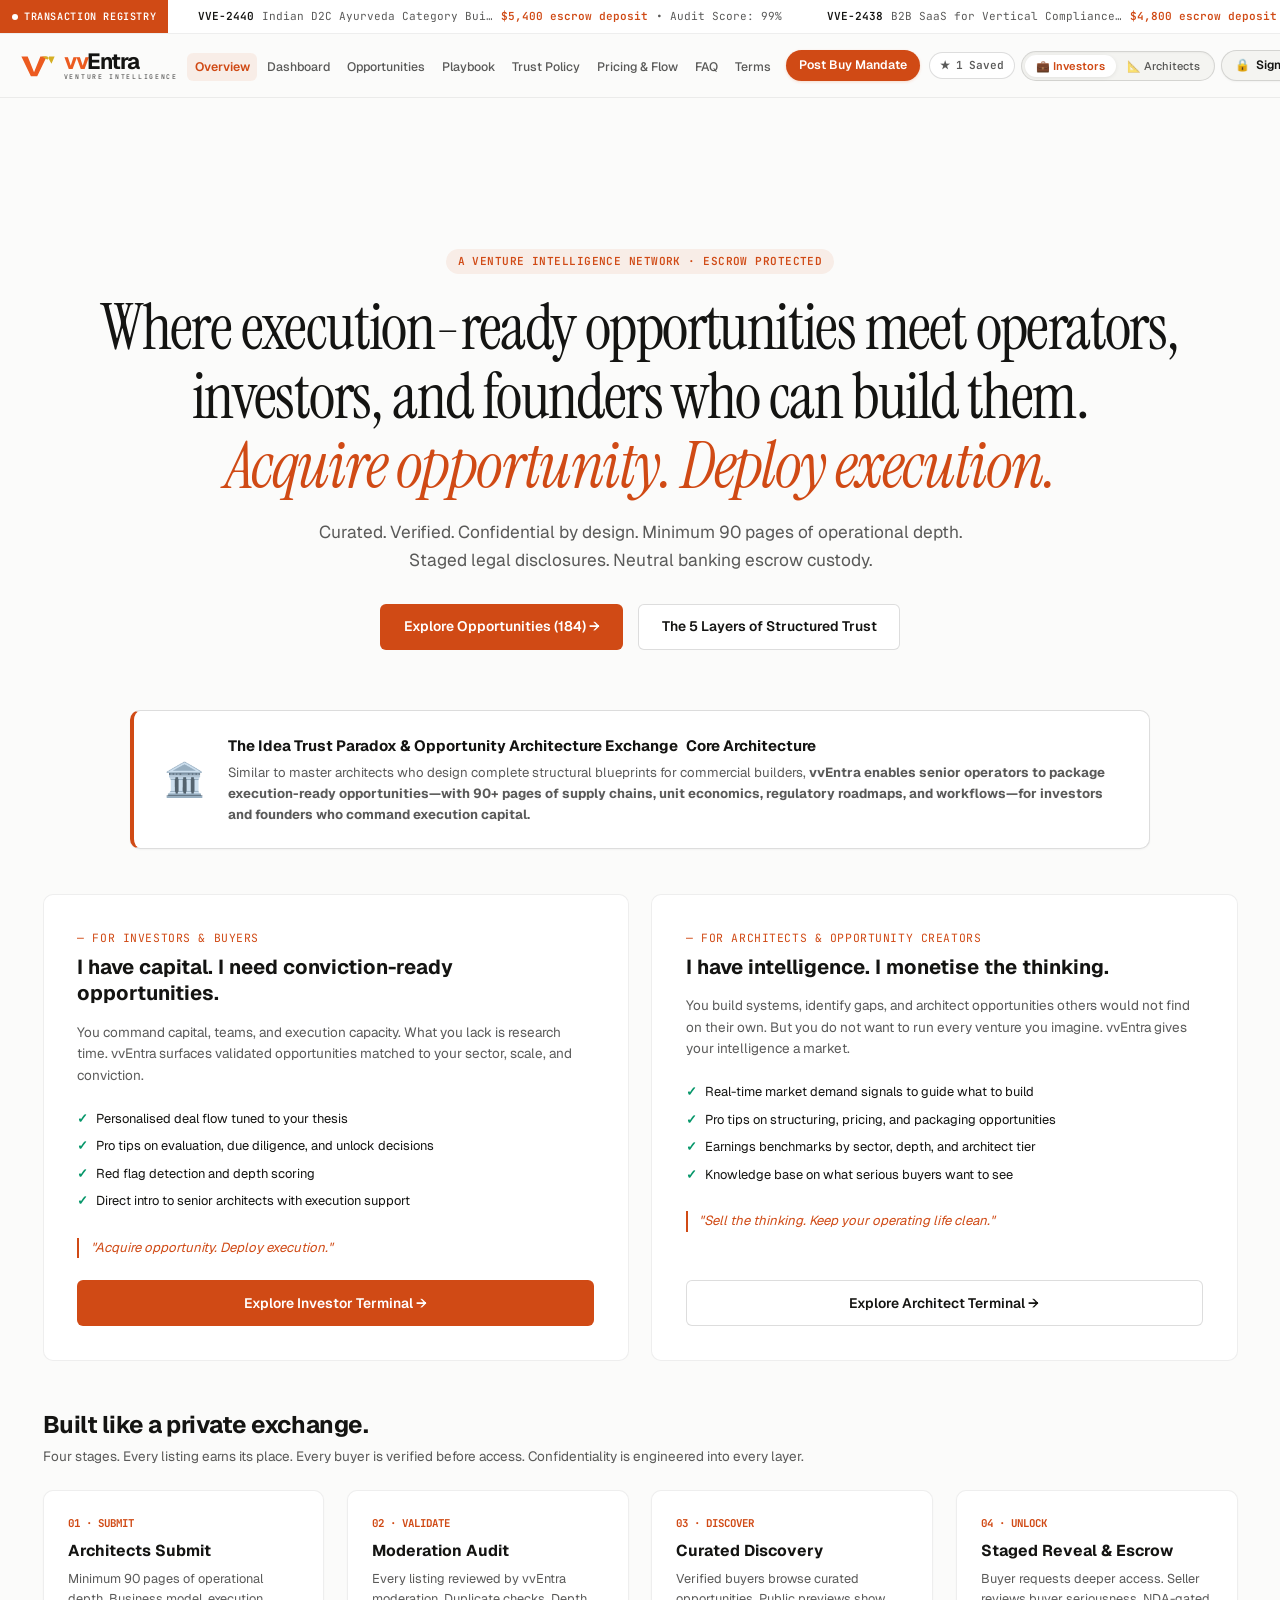
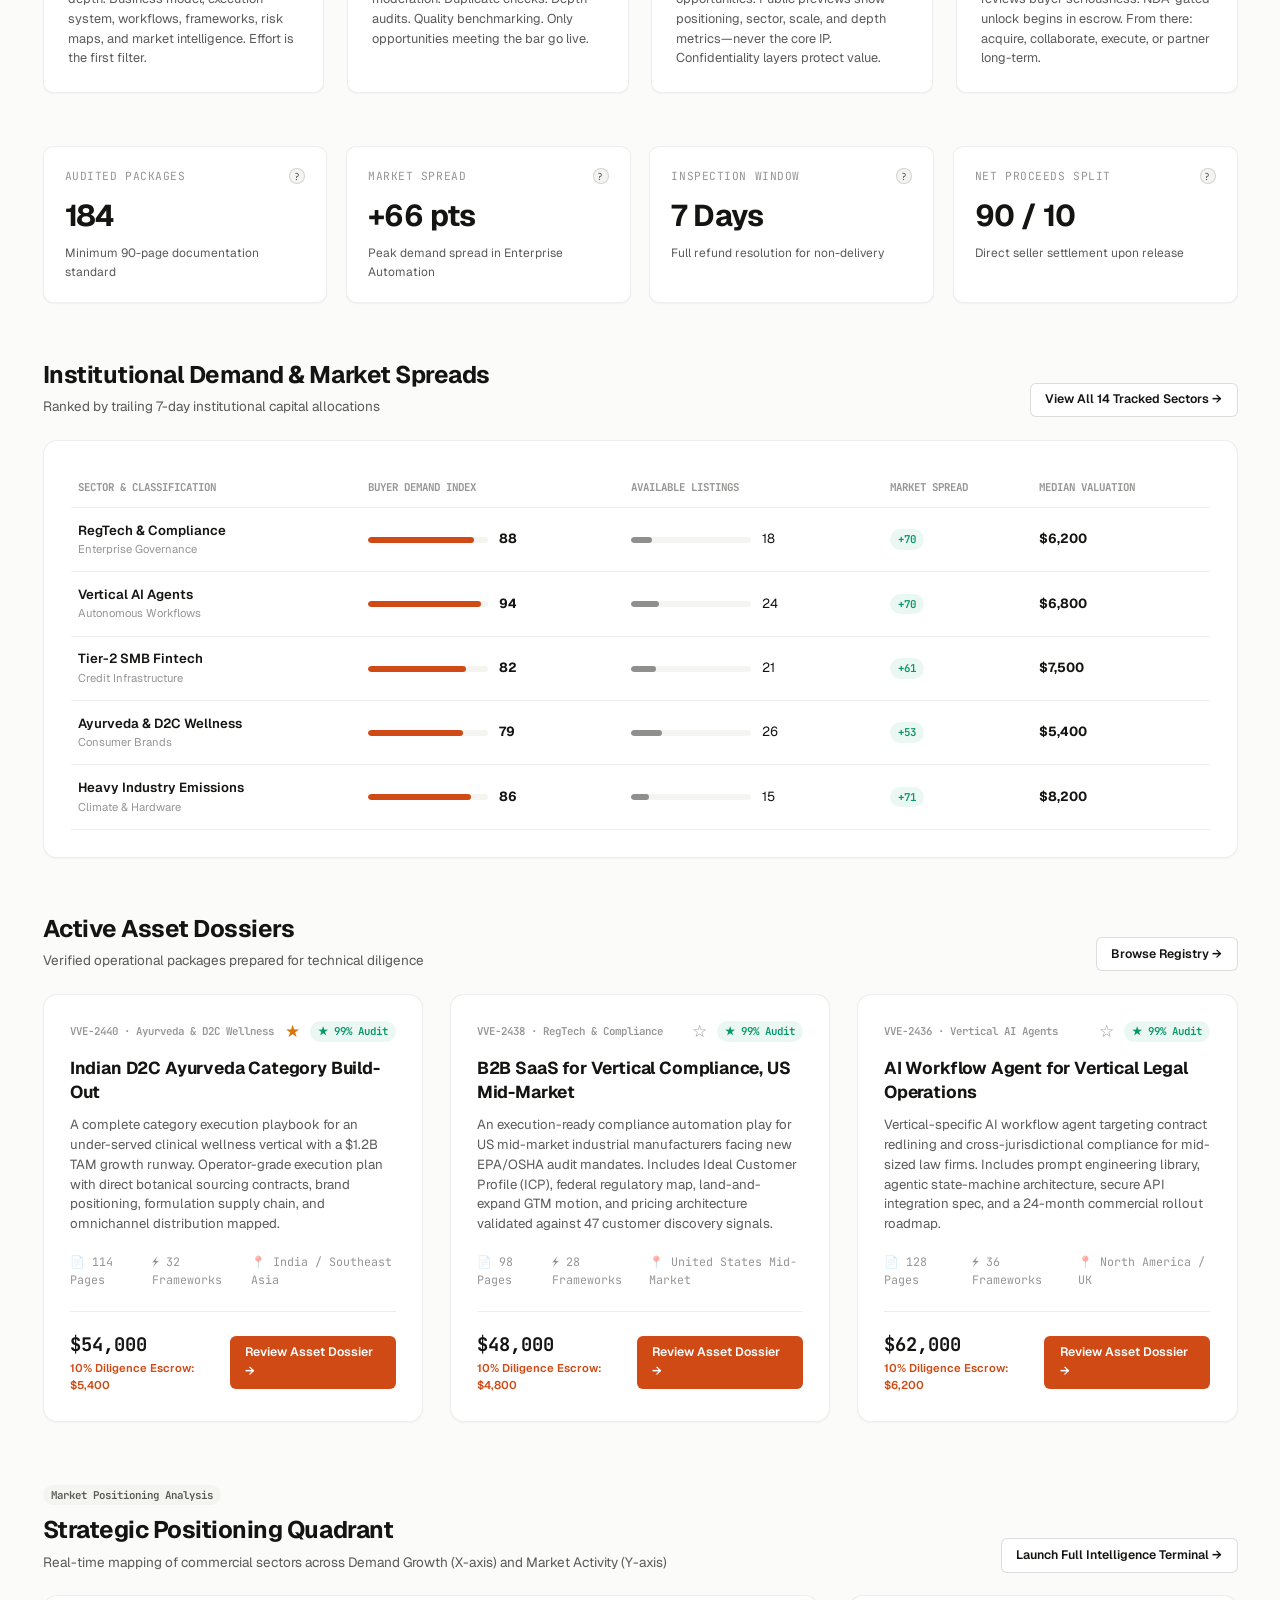
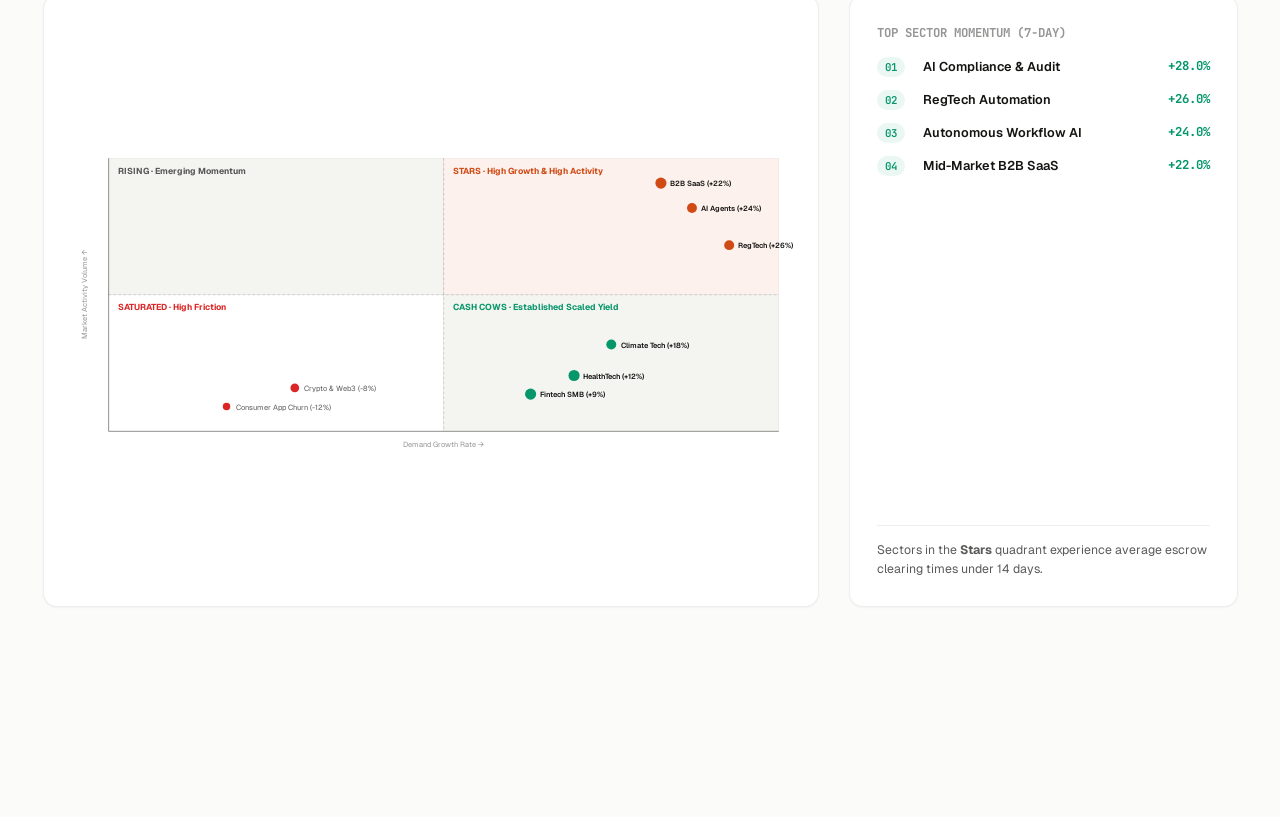
==== commit ee84f517: "fix: restore original authentic vvEntra logo and typography across navbar and auth modal" ====
--- a/index.html
+++ b/index.html
@@ -26,12 +26,12 @@
   <!-- Navigation Bar -->
   <header class="c-nav">
     <div class="c-nav__container">
-      <a href="#overview" class="c-nav__brand" title="vvEntra Venture Exchange">
-        <div class="c-nav__brand-mark">v</div>
-        <div class="c-nav__brand-name">
-          vv<span>Entra</span>
-          <span class="c-nav__brand-tag">EXCHANGE</span>
-        </div>
+      <a href="#overview" class="brand c-nav__brand" aria-label="vvEntra dashboard" title="vvEntra — Venture Intelligence">
+        <svg viewBox="0 0 48 32" aria-hidden="true">
+          <path d="M3 4h8l8 20L27 4h8L23 29h-8z" fill="#ec5b20"/>
+          <path d="M29 4h7l5 9 4-9h-7l-2 4z" fill="#d5af24"/>
+        </svg>
+        <span><b>vv</b>Entra<small>VENTURE INTELLIGENCE</small></span>
       </a>
 
       <nav>
@@ -4079,12 +4079,12 @@
           <div class="c-auth-card" id="auth-card">
             <!-- Terminal Header -->
             <div class="c-auth-card__header">
-              <div class="c-auth-brand">
-                <div class="c-auth-brand__mark">v</div>
-                <div class="c-auth-brand__info">
-                  <div class="c-auth-brand__name">vv<span>Entra</span></div>
-                  <span class="c-auth-brand__tag">INSTITUTIONAL GATEWAY</span>
-                </div>
+              <div class="brand c-auth-brand" aria-label="vvEntra">
+                <svg viewBox="0 0 48 32" aria-hidden="true" style="width: 38px; height: 28px; flex-shrink: 0;">
+                  <path d="M3 4h8l8 20L27 4h8L23 29h-8z" fill="#ec5b20"/>
+                  <path d="M29 4h7l5 9 4-9h-7l-2 4z" fill="#d5af24"/>
+                </svg>
+                <span style="color: #FFFFFF;"><b>vv</b>Entra<small style="color: rgba(255, 255, 255, 0.55);">VENTURE INTELLIGENCE</small></span>
               </div>
               <div class="c-auth-security-chip">
                 <svg width="13" height="13" viewBox="0 0 24 24" fill="none" stroke="currentColor" stroke-width="2.5"><rect x="3" y="11" width="18" height="11" rx="2" ry="2"></rect><path d="M7 11V7a5 5 0 0 1 10 0v4"></path></svg>
--- a/style.css
+++ b/style.css
@@ -250,60 +250,43 @@
   gap: 0.6rem;
 }
 
-.c-nav__brand {
-  display: flex;
-  align-items: center;
-  gap: 9px;
+.c-nav__brand,
+.brand {
+  display: flex;
+  align-items: center;
+  gap: 7px;
+  color: var(--color-text-main, #f7f2e9);
   text-decoration: none;
-  color: var(--color-text-main);
+  font-size: 22px;
+  font-weight: 700;
+  letter-spacing: -1.2px;
+  line-height: 1;
   flex-shrink: 0;
 }
 
-.c-nav__brand-mark {
-  width: 28px;
+.c-nav__brand svg,
+.brand svg {
+  width: 38px;
   height: 28px;
-  border-radius: 7px;
-  background: var(--color-text-main);
-  color: var(--color-bg-body);
-  display: flex;
-  align-items: center;
-  justify-content: center;
-  font-family: var(--font-family-display);
-  font-size: 1.15rem;
-  font-style: italic;
+  flex-shrink: 0;
+}
+
+.c-nav__brand b,
+.brand b {
+  color: #ec5b20;
   font-weight: 700;
-  box-shadow: 0 2px 6px rgba(0, 0, 0, 0.12);
-  transition: transform var(--duration-fast);
-}
-
-.c-nav__brand:hover .c-nav__brand-mark {
-  transform: scale(1.05);
-}
-
-.c-nav__brand-name {
-  font-size: 1.12rem;
-  font-weight: 700;
-  letter-spacing: -0.025em;
-  display: flex;
-  align-items: center;
-  gap: 6px;
-}
-
-.c-nav__brand-name span {
-  color: var(--color-brand-primary);
-}
-
-.c-nav__brand-tag {
-  font-size: 0.62rem;
-  font-family: var(--font-family-mono);
-  letter-spacing: 0.12em;
+}
+
+.c-nav__brand small,
+.brand small {
+  display: block;
+  font-family: var(--font-family-mono, monospace);
+  font-size: 6.5px;
+  font-weight: 500;
+  letter-spacing: 1.7px;
+  color: var(--color-text-muted, #b8afa3);
   text-transform: uppercase;
-  color: var(--color-text-faint);
-  background: var(--color-bg-alt);
-  padding: 2px 6px;
-  border-radius: 4px;
-  border: 1px solid var(--color-border-subtle);
-  font-weight: 600;
+  margin-top: 2px;
 }
 
 .c-nav__links {
@@ -6309,42 +6292,7 @@
 .c-auth-brand {
   display: flex;
   align-items: center;
-  gap: 10px;
-}
-
-.c-auth-brand__mark {
-  width: 32px;
-  height: 32px;
-  border-radius: 8px;
-  background: linear-gradient(135deg, #EC5B20 0%, #D5AF24 100%);
-  color: #FFFFFF;
-  display: flex;
-  align-items: center;
-  justify-content: center;
-  font-size: 1.15rem;
-  font-weight: 800;
-  box-shadow: 0 4px 14px rgba(236, 91, 32, 0.4);
-}
-
-.c-auth-brand__name {
-  font-size: 1.12rem;
-  font-weight: 700;
-  color: #FFFFFF;
-  letter-spacing: -0.02em;
-  line-height: 1;
-}
-
-.c-auth-brand__name span {
-  color: #EC5B20;
-}
-
-.c-auth-brand__tag {
-  display: block;
-  font-family: var(--font-family-mono, monospace);
-  font-size: 0.6rem;
-  color: rgba(255, 255, 255, 0.45);
-  letter-spacing: 0.08em;
-  margin-top: 3px;
+  gap: 8px;
 }
 
 .c-auth-security-chip {
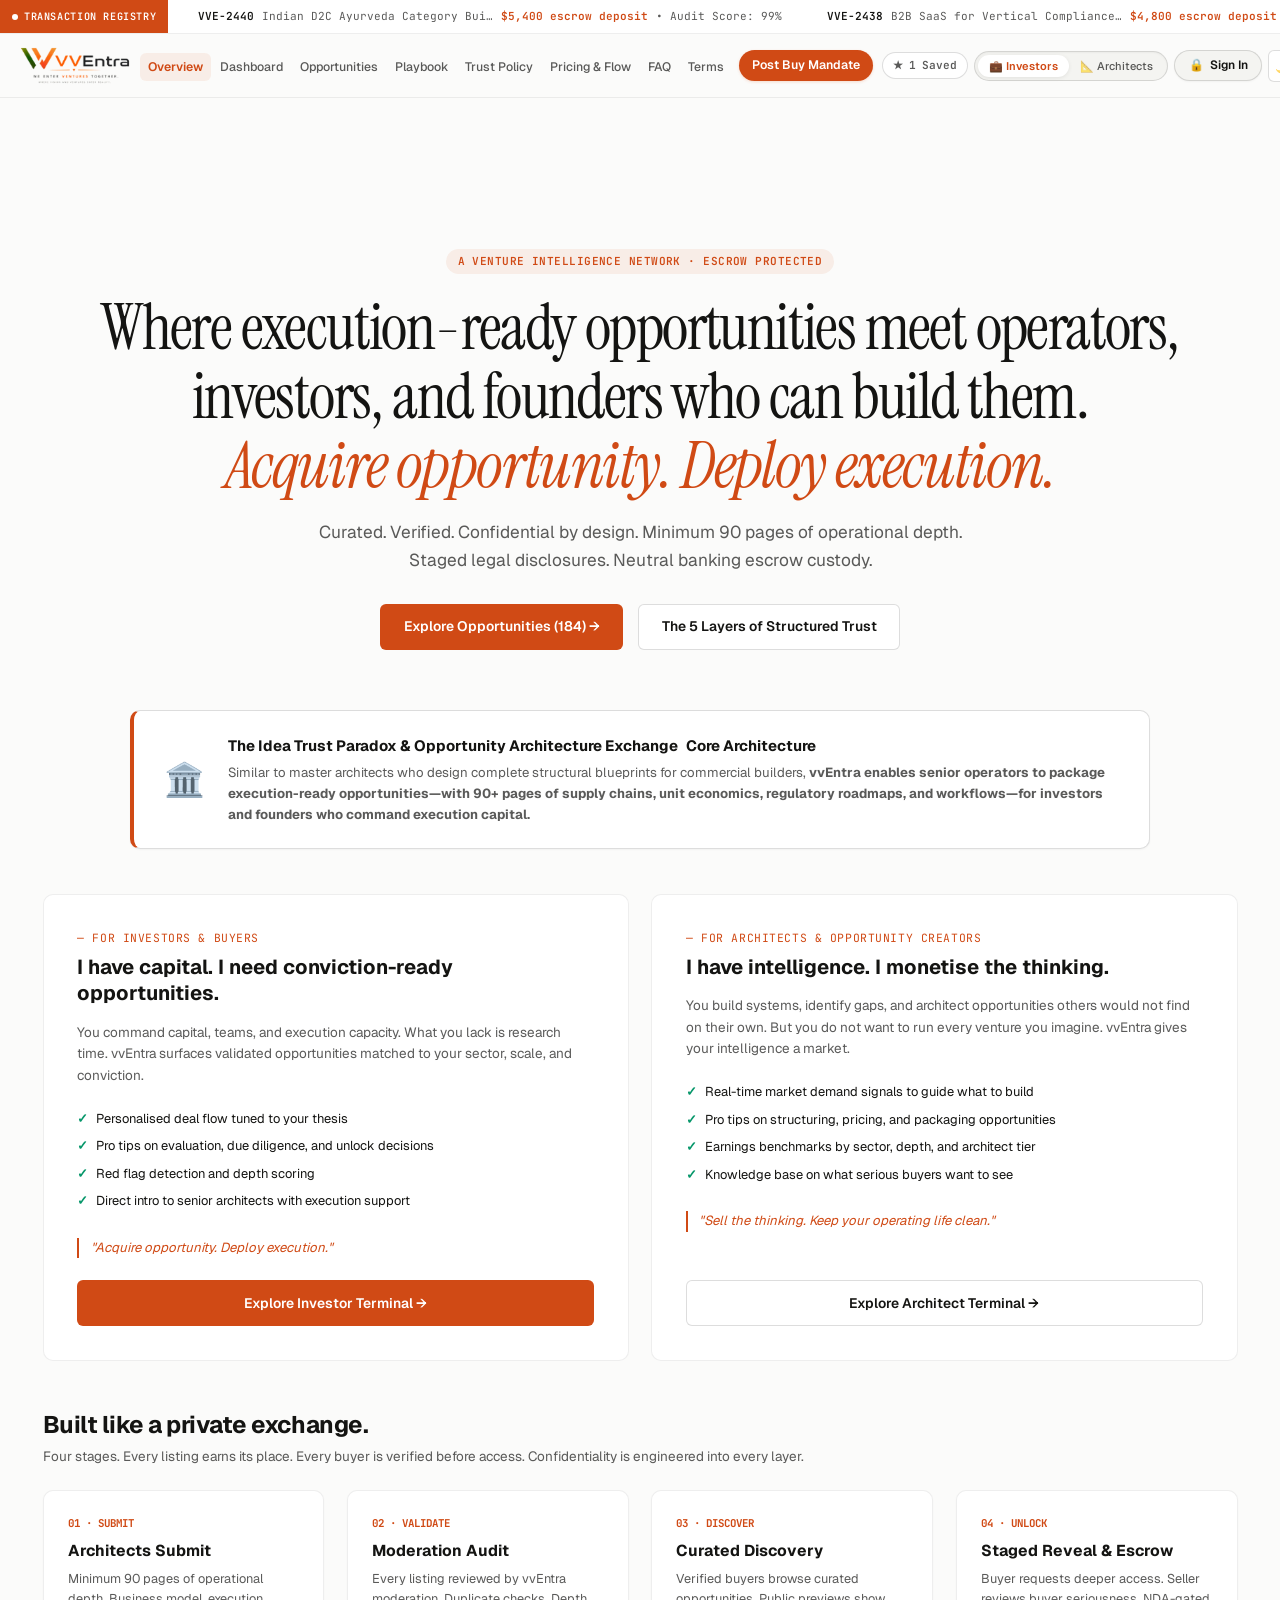
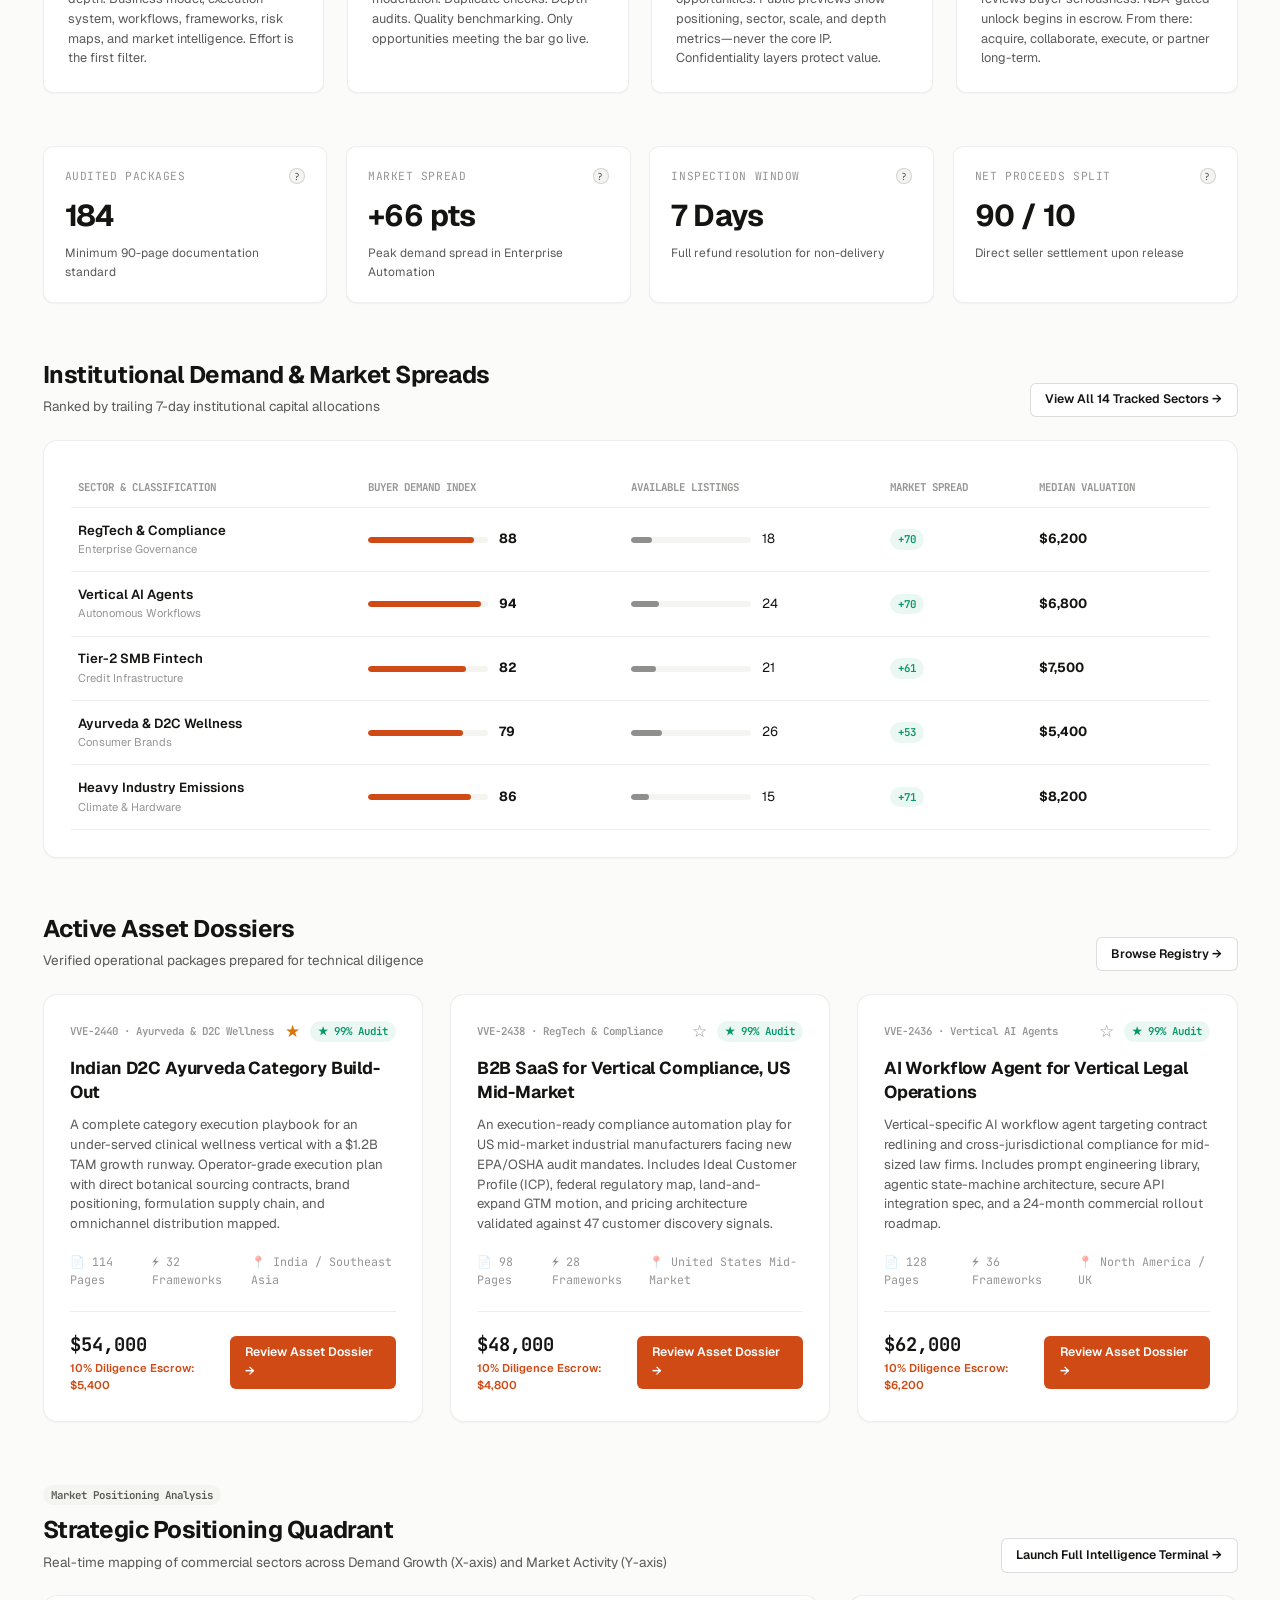
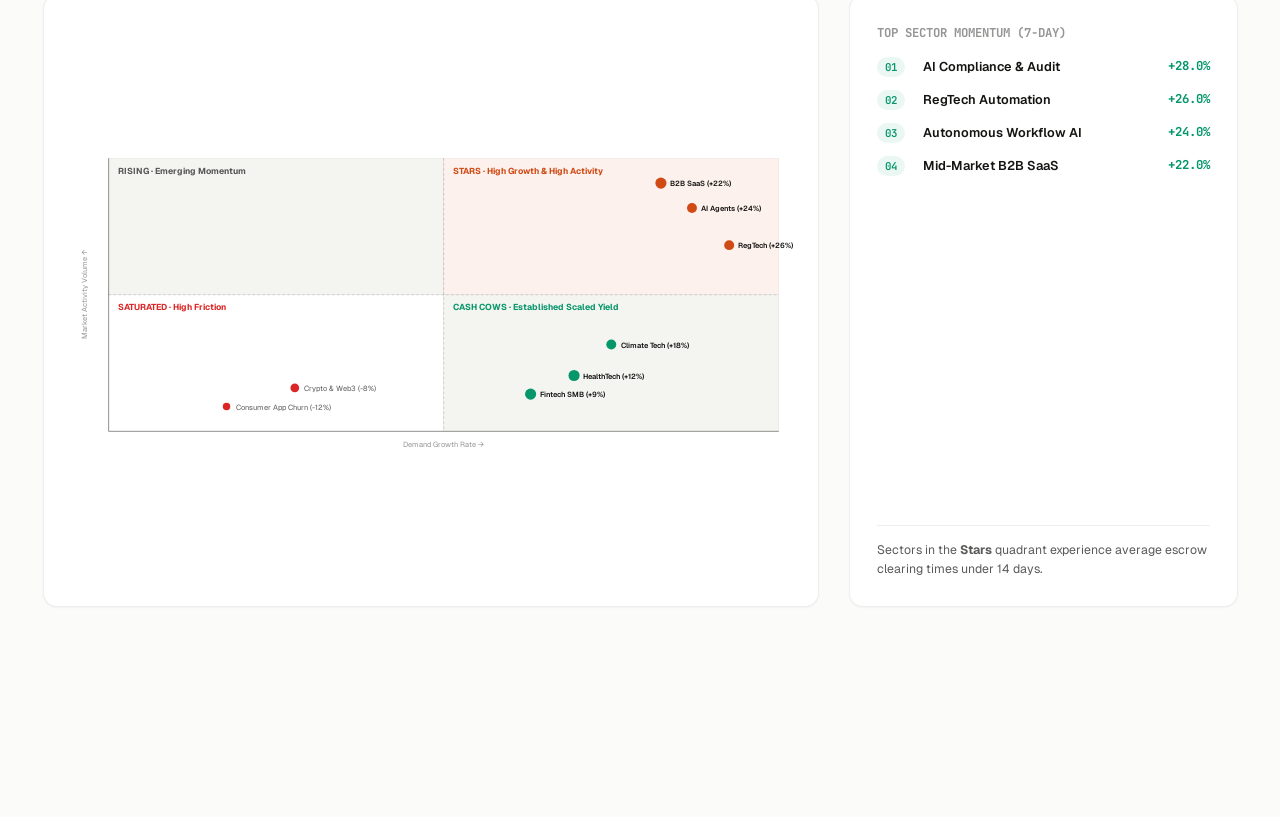
==== commit 5a733769: "feat: set official vvEntra logo with 'We Enter Ventures Together' branding and dark/light support" ====
--- a/index.html
+++ b/index.html
@@ -26,12 +26,9 @@
   <!-- Navigation Bar -->
   <header class="c-nav">
     <div class="c-nav__container">
-      <a href="#overview" class="brand c-nav__brand" aria-label="vvEntra dashboard" title="vvEntra — Venture Intelligence">
-        <svg viewBox="0 0 48 32" aria-hidden="true">
-          <path d="M3 4h8l8 20L27 4h8L23 29h-8z" fill="#ec5b20"/>
-          <path d="M29 4h7l5 9 4-9h-7l-2 4z" fill="#d5af24"/>
-        </svg>
-        <span><b>vv</b>Entra<small>VENTURE INTELLIGENCE</small></span>
+      <a href="#overview" class="brand c-nav__brand" aria-label="vvEntra" title="vvEntra — We Enter Ventures Together">
+        <img src="assets/logo.png" srcset="assets/logo.png 1x, assets/logo@2x.png 2x" alt="vvEntra — We Enter Ventures Together" class="c-nav__logo c-nav__logo--light" />
+        <img src="assets/logo-dark-mode.png" srcset="assets/logo-dark-mode.png 1x, assets/logo-dark-mode@2x.png 2x" alt="vvEntra — We Enter Ventures Together" class="c-nav__logo c-nav__logo--dark" />
       </a>
 
       <nav>
@@ -4080,11 +4077,7 @@
             <!-- Terminal Header -->
             <div class="c-auth-card__header">
               <div class="brand c-auth-brand" aria-label="vvEntra">
-                <svg viewBox="0 0 48 32" aria-hidden="true" style="width: 38px; height: 28px; flex-shrink: 0;">
-                  <path d="M3 4h8l8 20L27 4h8L23 29h-8z" fill="#ec5b20"/>
-                  <path d="M29 4h7l5 9 4-9h-7l-2 4z" fill="#d5af24"/>
-                </svg>
-                <span style="color: #FFFFFF;"><b>vv</b>Entra<small style="color: rgba(255, 255, 255, 0.55);">VENTURE INTELLIGENCE</small></span>
+                <img src="assets/logo-dark-mode.png" srcset="assets/logo-dark-mode.png 1x, assets/logo-dark-mode@2x.png 2x" alt="vvEntra — We Enter Ventures Together" class="c-auth-brand__logo" />
               </div>
               <div class="c-auth-security-chip">
                 <svg width="13" height="13" viewBox="0 0 24 24" fill="none" stroke="currentColor" stroke-width="2.5"><rect x="3" y="11" width="18" height="11" rx="2" ry="2"></rect><path d="M7 11V7a5 5 0 0 1 10 0v4"></path></svg>
--- a/style.css
+++ b/style.css
@@ -262,6 +262,35 @@
   letter-spacing: -1.2px;
   line-height: 1;
   flex-shrink: 0;
+}
+
+.c-nav__logo {
+  height: 40px;
+  width: auto;
+  max-width: 145px;
+  object-fit: contain;
+  display: block;
+  transition: transform var(--duration-fast, 0.2s);
+}
+
+.c-nav__brand:hover .c-nav__logo {
+  transform: translateY(-1px);
+}
+
+.c-nav__logo--dark {
+  display: none !important;
+}
+
+.c-nav__logo--light {
+  display: block !important;
+}
+
+[data-theme="dark"] .c-nav__logo--light {
+  display: none !important;
+}
+
+[data-theme="dark"] .c-nav__logo--dark {
+  display: block !important;
 }
 
 .c-nav__brand svg,
@@ -6295,6 +6324,14 @@
   gap: 8px;
 }
 
+.c-auth-brand__logo {
+  height: 38px;
+  width: auto;
+  max-width: 140px;
+  object-fit: contain;
+  display: block;
+}
+
 .c-auth-security-chip {
   display: inline-flex;
   align-items: center;
